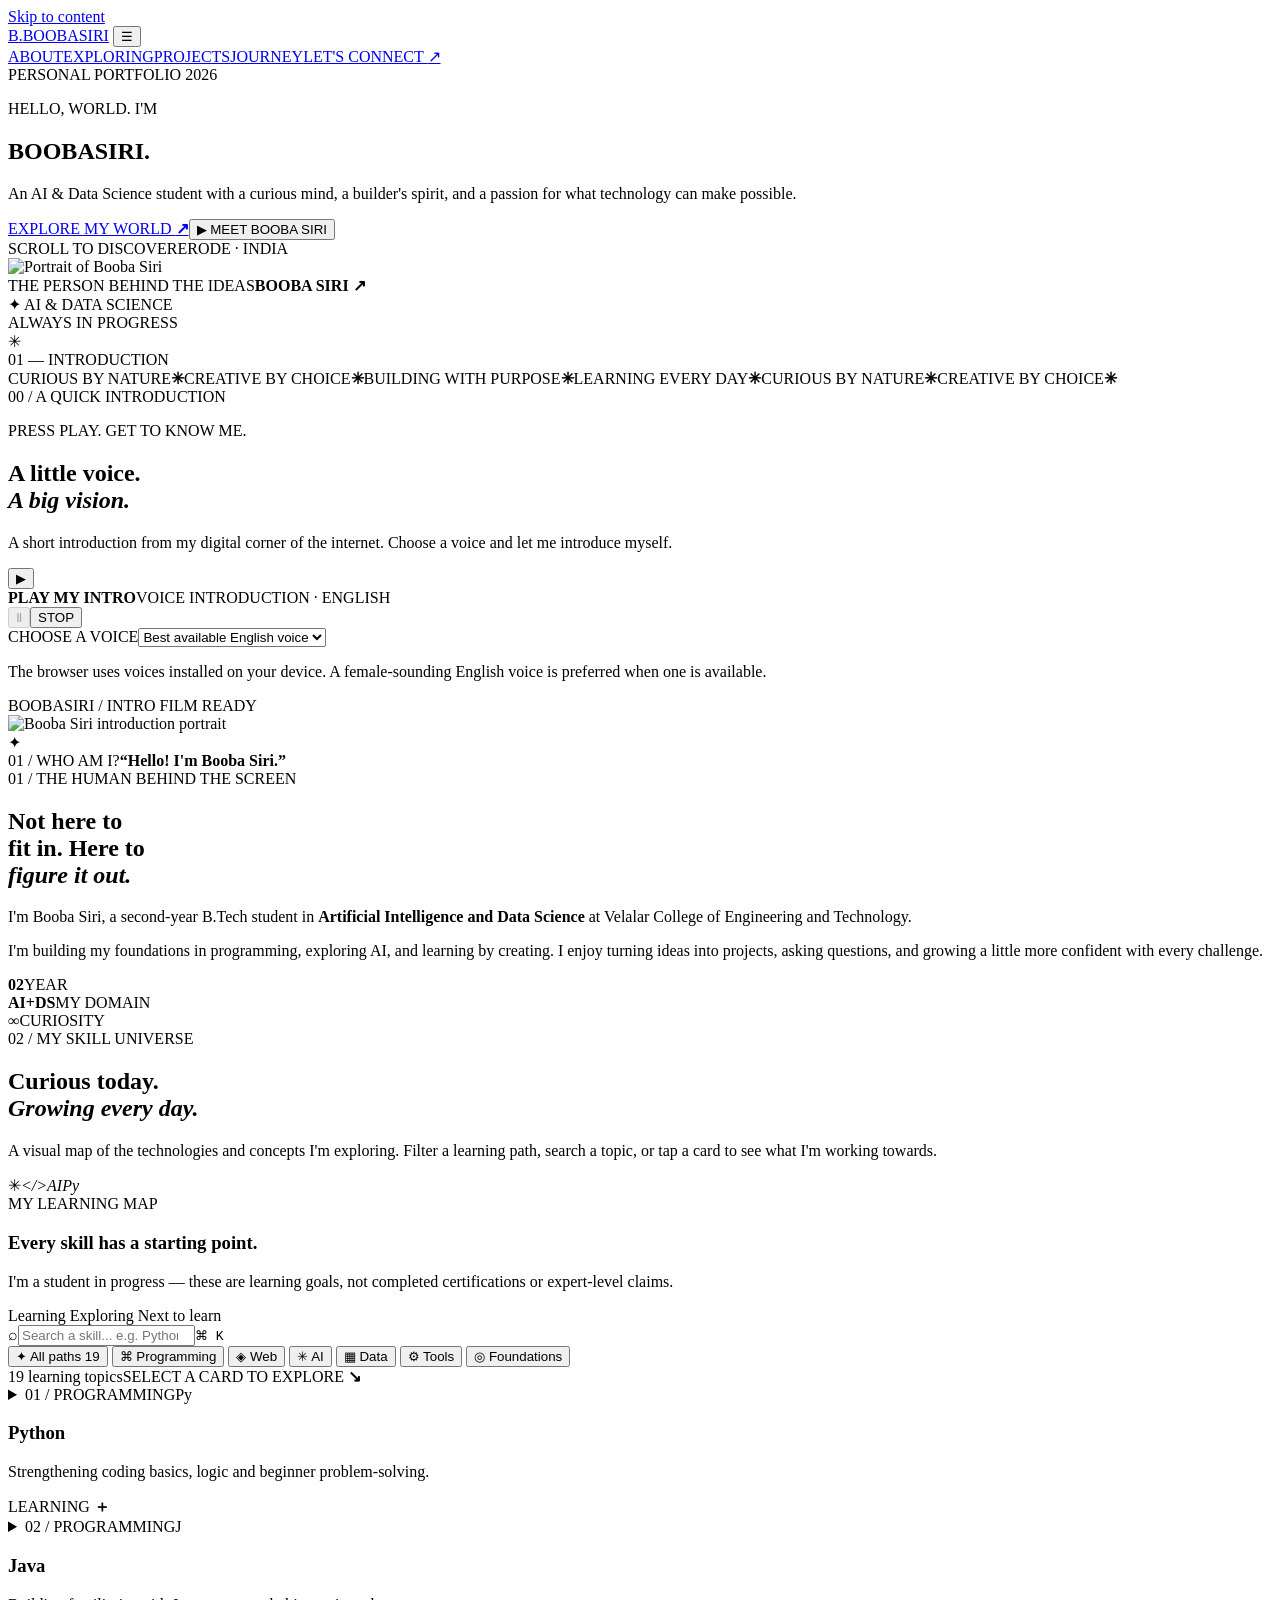
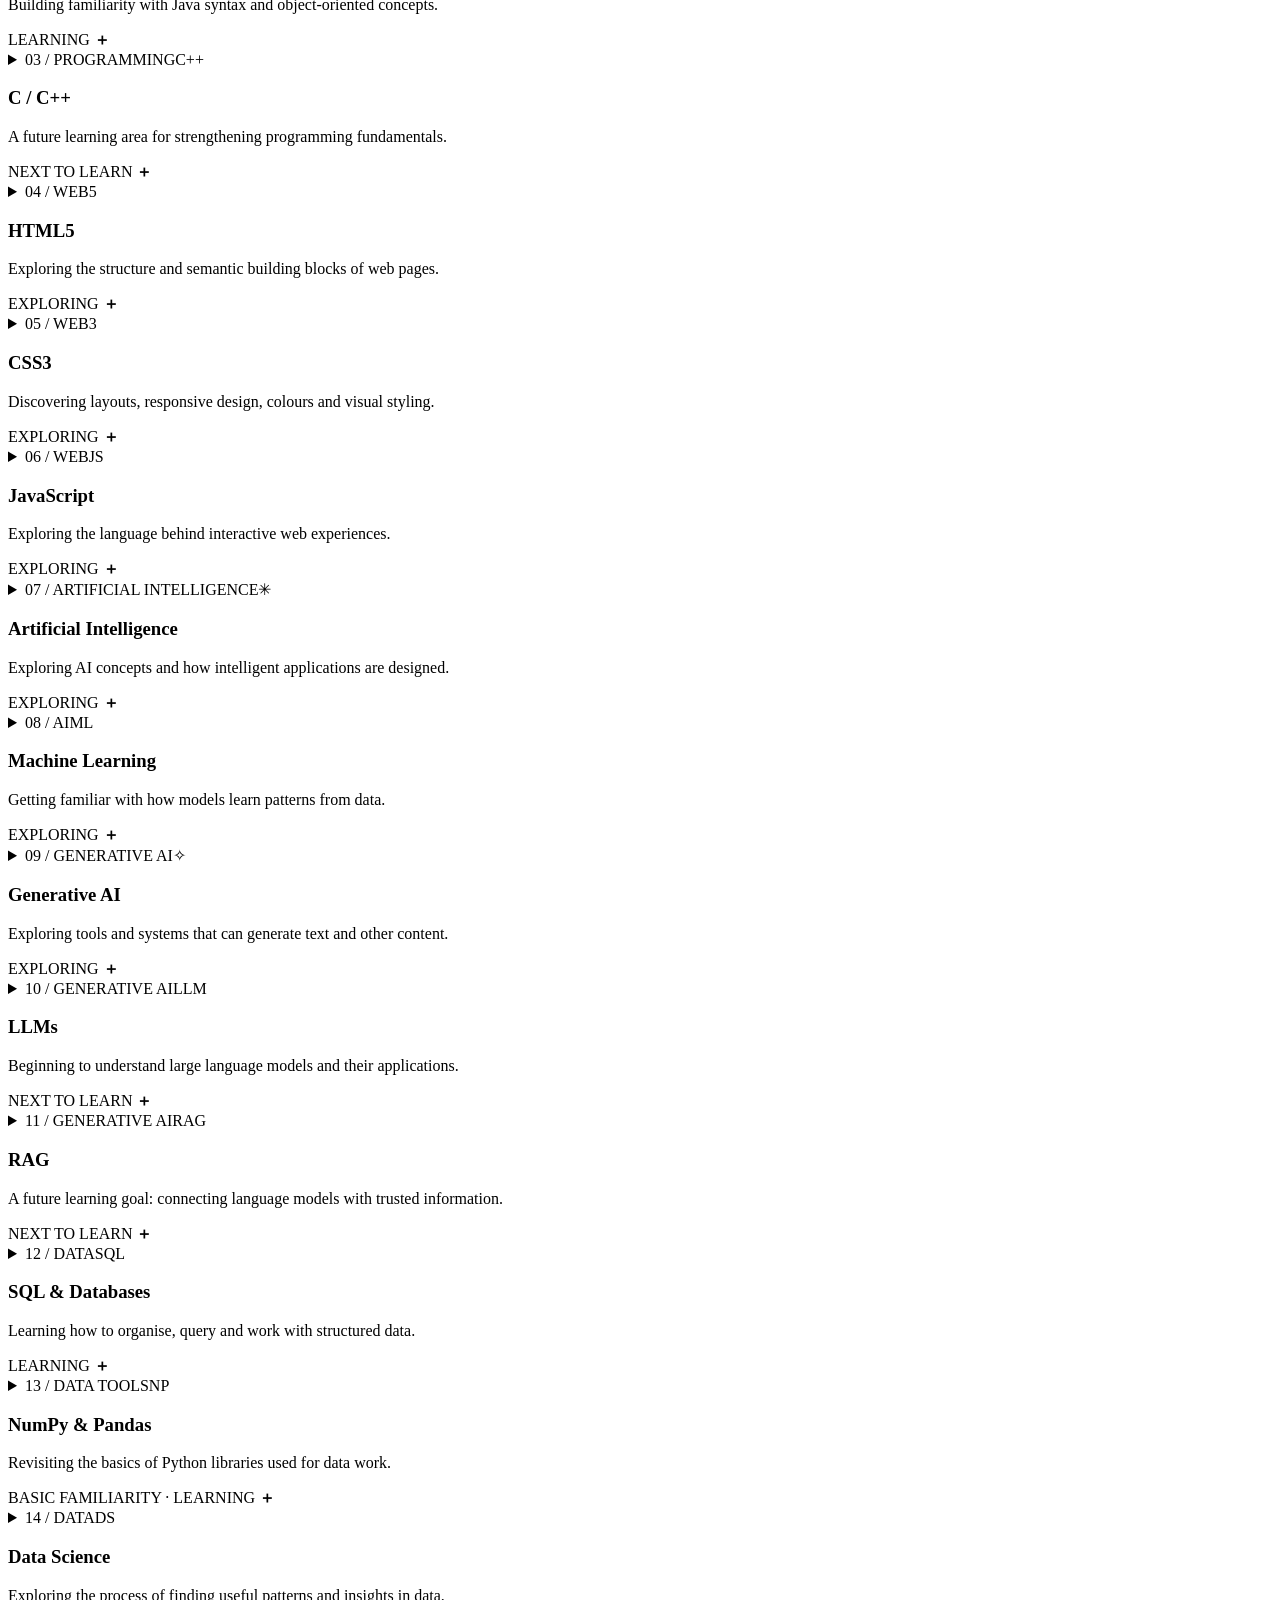
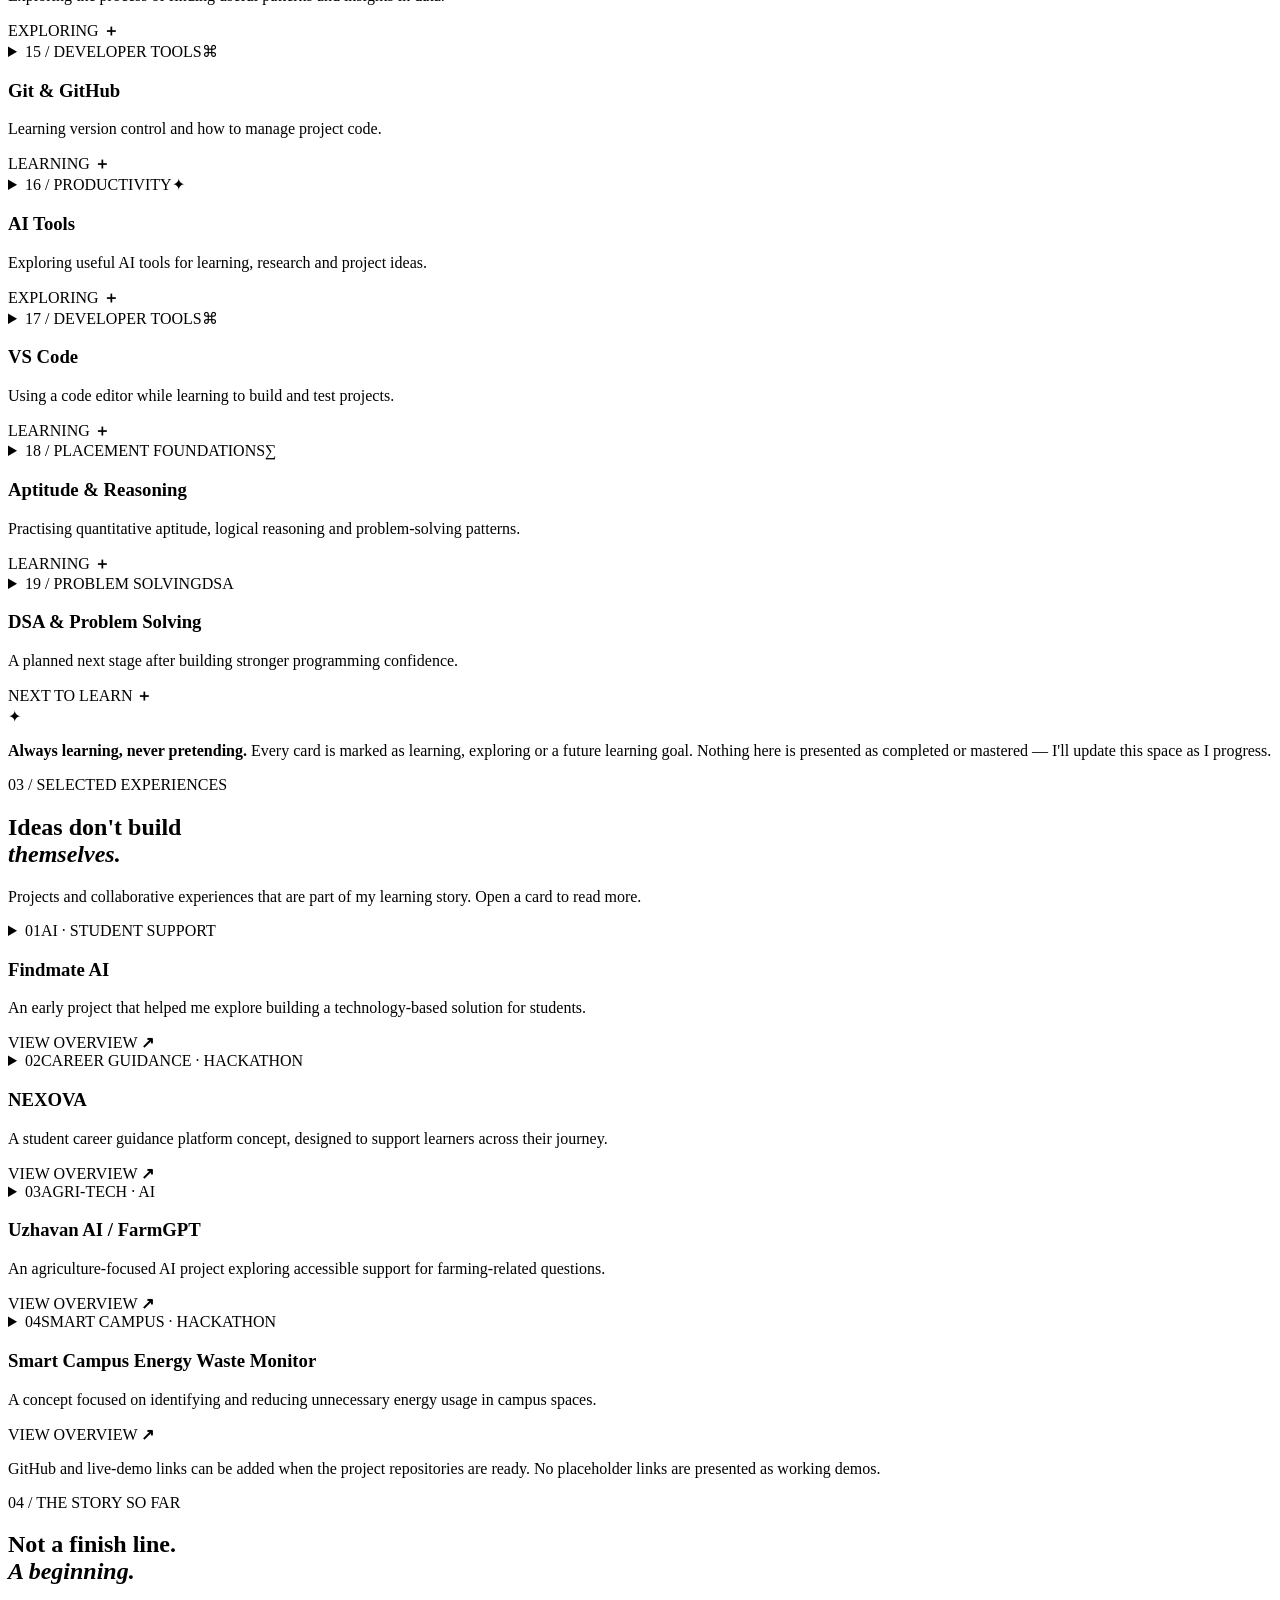
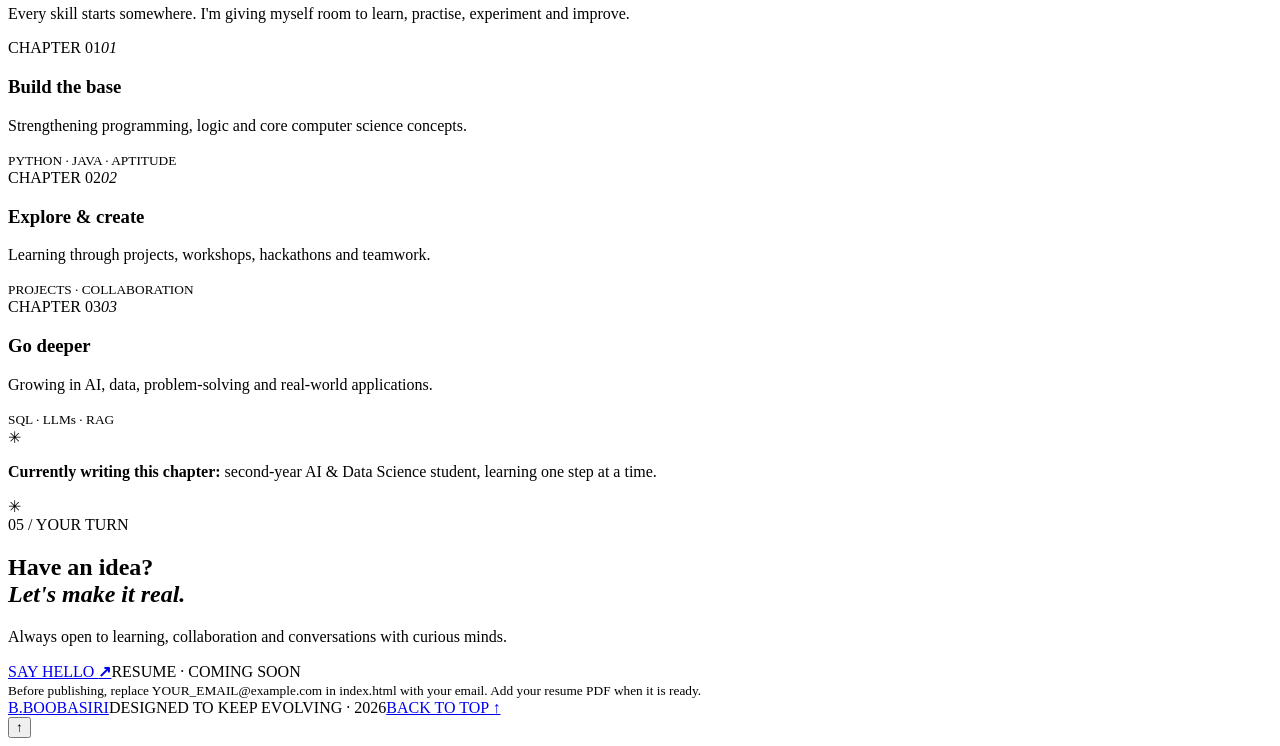
==== index.html @ 3acd5b32 "Rename booba_siri_portfolio/index.html to index.html" ====
<!DOCTYPE html>
<html lang="en">
<head>
  <meta charset="UTF-8"><meta name="viewport" content="width=device-width, initial-scale=1.0">
  <meta name="theme-color" content="#111426"><meta name="description" content="Booba Siri — AI & Data Science student, curious creator and lifelong learner.">
  <title>BOOBASIRI — Portfolio</title>
  <link rel="preconnect" href="https://fonts.googleapis.com"><link rel="preconnect" href="https://fonts.gstatic.com" crossorigin>
  <link href="https://fonts.googleapis.com/css2?family=DM+Mono:wght@400;500&family=Manrope:wght@400;500;600;700;800&family=Playfair+Display:ital,wght@0,600;0,700;1,600;1,700&display=swap" rel="stylesheet">
  <link rel="stylesheet" href="style.css">
</head>
<body>
  <div class="ambient ambient-one" aria-hidden="true"></div><div class="ambient ambient-two" aria-hidden="true"></div>
  <div class="noise" aria-hidden="true"></div><div class="cursor-glow" aria-hidden="true"></div><div class="particle-field" id="particleField" aria-hidden="true"></div>
  <a class="skip-link" href="#main">Skip to content</a>
  <header class="topbar">
    <a class="wordmark" href="#home" aria-label="Booba Siri home"><span class="logo">B<span>.</span></span><span>BOOBA<span class="accent-word">SIRI</span></span></a>
    <button class="menu-toggle" aria-label="Open navigation" aria-expanded="false">☰</button>
    <nav class="nav-links" aria-label="Main navigation"><a href="#about">ABOUT</a><a href="#skills">EXPLORING</a><a href="#work">PROJECTS</a><a href="#journey">JOURNEY</a><a class="nav-cta" href="#contact">LET'S CONNECT <span>↗</span></a></nav>
  </header>
  <main id="main">
    <section class="hero" id="home">
      <div class="hero-grid" aria-hidden="true"></div>
      <div class="hero-copy">
        <div class="eyebrow"><span class="live-dot"></span> PERSONAL PORTFOLIO <span class="eyebrow-line"></span> 2026</div>
        <p class="hero-pre">HELLO, WORLD. I'M</p>
        <h1 class="swing-title" aria-label="Booba Siri"><span>B</span><span>O</span><span>O</span><span>B</span><span>A</span><i></i><span>S</span><span>I</span><span>R</span><span>I</span><span class="period">.</span></h1>
        <p class="hero-description">An AI &amp; Data Science student with a curious mind, a builder's spirit, and a passion for what technology can make possible.</p>
        <div class="hero-buttons"><a class="btn btn-primary" href="#work">EXPLORE MY WORLD <b>↗</b></a><button class="btn btn-ghost" id="introJump">▶ MEET BOOBA SIRI</button></div>
        <div class="hero-bottom"><span>SCROLL TO DISCOVER</span><span class="scroll-line"></span><span class="hero-location">ERODE · INDIA</span></div>
      </div>
      <div class="hero-portrait"><div class="portrait-ring ring-one"></div><div class="portrait-ring ring-two"></div><div class="portrait-card"><img src="assets/booba-siri.jpg" alt="Portrait of Booba Siri"><div class="portrait-caption"><span>THE PERSON BEHIND THE IDEAS</span><strong>BOOBA SIRI <b>↗</b></strong></div></div><div class="float-chip chip-one">✦ AI &amp; DATA SCIENCE</div><div class="float-chip chip-two"><span class="live-dot"></span> ALWAYS IN PROGRESS</div><div class="orbit-star">✳</div></div>
      <div class="hero-index">01 — INTRODUCTION</div>
    </section>
    <section class="ticker" aria-label="Personal values"><div class="ticker-track"><span>CURIOUS BY NATURE</span><b>✳</b><span>CREATIVE BY CHOICE</span><b>✳</b><span>BUILDING WITH PURPOSE</span><b>✳</b><span>LEARNING EVERY DAY</span><b>✳</b><span>CURIOUS BY NATURE</span><b>✳</b><span>CREATIVE BY CHOICE</span><b>✳</b></div></section>

    <section class="intro-section section" id="intro"><div class="section-label">00 / A QUICK INTRODUCTION</div><div class="intro-layout">
      <div class="intro-copy"><p class="overline">PRESS PLAY. GET TO KNOW ME.</p><h2>A little voice.<br><em>A big vision.</em></h2><p class="section-desc">A short introduction from my digital corner of the internet. Choose a voice and let me introduce myself.</p>
        <div class="voice-controls"><button class="play-button" id="playIntro" aria-label="Play introduction">▶</button><div class="voice-meta"><strong id="voiceStatus" aria-live="polite">PLAY MY INTRO</strong><span>VOICE INTRODUCTION · ENGLISH</span></div><button class="pause-button" id="pauseIntro" aria-label="Pause introduction" disabled>Ⅱ</button><button class="stop-button" id="stopIntro">STOP</button></div>
        <label class="voice-select-label" for="voiceSelect">CHOOSE A VOICE</label><select id="voiceSelect" class="voice-select"><option value="auto">Best available English voice</option></select>
        <p class="voice-note">The browser uses voices installed on your device. A female-sounding English voice is preferred when one is available.</p>
      </div>
      <div class="video-stage" id="videoStage"><div class="stage-top"><span>BOOBASIRI / INTRO FILM</span><span class="rec"><i></i> <span id="stageState">READY</span></span></div><div class="stage-person"><div class="stage-halo"></div><img src="assets/booba-siri.jpg" alt="Booba Siri introduction portrait"><div class="sound-bars" id="soundBars" aria-hidden="true"><i></i><i></i><i></i><i></i><i></i><i></i><i></i></div><span class="stage-spark">✦</span></div><div class="stage-caption"><span>01 / WHO AM I?</span><strong id="spokenCaption">“Hello! I'm Booba Siri.”</strong></div><div class="stage-progress"><span id="voiceProgress"></span></div></div>
    </div></section>

    <section class="about-section section" id="about"><div class="section-label">01 / THE HUMAN BEHIND THE SCREEN</div><div class="about-grid"><h2>Not here to<br>fit in. Here to<br><em>figure it out.</em></h2><div class="about-copy"><p class="big">I'm Booba Siri, a second-year B.Tech student in <strong>Artificial Intelligence and Data Science</strong> at Velalar College of Engineering and Technology.</p><p>I'm building my foundations in programming, exploring AI, and learning by creating. I enjoy turning ideas into projects, asking questions, and growing a little more confident with every challenge.</p><div class="stats"><div><strong>02</strong><span>YEAR</span></div><div><strong>AI<span>+</span>DS</strong><span>MY DOMAIN</span></div><div><strong>∞</strong><span>CURIOSITY</span></div></div></div></div></section>

    <section class="skills-section section" id="skills">
      <div class="section-label">02 / MY SKILL UNIVERSE</div>
      <div class="section-head"><h2>Curious today.<br><em>Growing every day.</em></h2><p>A visual map of the technologies and concepts I'm exploring. Filter a learning path, search a topic, or tap a card to see what I'm working towards.</p></div>
      <div class="skill-explorer-intro"><div class="skill-orbit-art" aria-hidden="true"><span class="orbit orbit-a"></span><span class="orbit orbit-b"></span><span class="orbit-core">✳</span><i class="orbit-dot dot-a">&lt;/&gt;</i><i class="orbit-dot dot-b">AI</i><i class="orbit-dot dot-c">Py</i></div><div class="skill-intro-copy"><span class="skill-kicker">MY LEARNING MAP</span><h3>Every skill has a starting point.</h3><p>I'm a student in progress — these are learning goals, not completed certifications or expert-level claims.</p><div class="learning-legend"><span><i class="legend-dot learning"></i> Learning</span><span><i class="legend-dot exploring"></i> Exploring</span><span><i class="legend-dot next"></i> Next to learn</span></div></div></div>
      <div class="skill-control-panel">
        <div class="skill-search-wrap"><span aria-hidden="true">⌕</span><input id="skillSearch" type="search" placeholder="Search a skill... e.g. Python, RAG, HTML" aria-label="Search skills"><kbd>⌘ K</kbd></div>
        <div class="skills-toolbar" role="group" aria-label="Filter learning paths">
          <button class="skill-filter active" data-filter="all" aria-pressed="true">✦ All paths <span>19</span></button>
          <button class="skill-filter" data-filter="programming" aria-pressed="false">⌘ Programming</button>
          <button class="skill-filter" data-filter="web" aria-pressed="false">◈ Web</button>
          <button class="skill-filter" data-filter="ai" aria-pressed="false">✳ AI</button>
          <button class="skill-filter" data-filter="data" aria-pressed="false">▦ Data</button>
          <button class="skill-filter" data-filter="tools" aria-pressed="false">⚙ Tools</button>
          <button class="skill-filter" data-filter="foundations" aria-pressed="false">◎ Foundations</button>
        </div>
        <div class="skill-results-line"><span id="skillResultCount" aria-live="polite">19 learning topics</span><span>SELECT A CARD TO EXPLORE <b>↘</b></span></div>
      </div>
      <div class="skill-grid skill-grid-rich" id="skillGrid">
        <details class="skill-card skill-card-rich" data-category="programming" data-search="python programming coding logic"><summary><span class="skill-no">01 / PROGRAMMING</span><span class="skill-icon logo-python">Py</span><h3>Python</h3><p>Strengthening coding basics, logic and beginner problem-solving.</p><span class="skill-state status-learning">LEARNING <b>＋</b></span></summary><div class="skill-more"><strong>My learning focus</strong><div class="skill-tags"><i>Variables &amp; loops</i><i>Functions</i><i>Lists &amp; strings</i><i>Problem solving</i></div><p class="skill-next">Next step: build confidence through small coding exercises.</p></div></details>
        <details class="skill-card skill-card-rich" data-category="programming" data-search="java oop programming"><summary><span class="skill-no">02 / PROGRAMMING</span><span class="skill-icon logo-java">J</span><h3>Java</h3><p>Building familiarity with Java syntax and object-oriented concepts.</p><span class="skill-state status-learning">LEARNING <b>＋</b></span></summary><div class="skill-more"><strong>My learning focus</strong><div class="skill-tags"><i>OOP</i><i>Arrays</i><i>Classes &amp; objects</i><i>Inheritance</i><i>Exceptions</i></div><p class="skill-next">Next step: practise complete programs and test cases.</p></div></details>
        <details class="skill-card skill-card-rich" data-category="programming" data-search="c cpp c++ programming"><summary><span class="skill-no">03 / PROGRAMMING</span><span class="skill-icon logo-cpp">C++</span><h3>C / C++</h3><p>A future learning area for strengthening programming fundamentals.</p><span class="skill-state status-next">NEXT TO LEARN <b>＋</b></span></summary><div class="skill-more"><strong>Planned learning path</strong><div class="skill-tags"><i>Syntax</i><i>Conditions &amp; loops</i><i>Functions</i><i>Arrays</i></div><p class="skill-next">A future addition to my programming foundations.</p></div></details>
        <details class="skill-card skill-card-rich" data-category="web" data-search="html html5 web development"><summary><span class="skill-no">04 / WEB</span><span class="skill-icon logo-html">5</span><h3>HTML5</h3><p>Exploring the structure and semantic building blocks of web pages.</p><span class="skill-state status-exploring">EXPLORING <b>＋</b></span></summary><div class="skill-more"><strong>My learning focus</strong><div class="skill-tags"><i>Page structure</i><i>Semantic tags</i><i>Forms</i><i>Accessibility</i></div><p class="skill-next">Next step: understand how accessible pages are structured.</p></div></details>
        <details class="skill-card skill-card-rich" data-category="web" data-search="css css3 responsive design"><summary><span class="skill-no">05 / WEB</span><span class="skill-icon logo-css">3</span><h3>CSS3</h3><p>Discovering layouts, responsive design, colours and visual styling.</p><span class="skill-state status-exploring">EXPLORING <b>＋</b></span></summary><div class="skill-more"><strong>My learning focus</strong><div class="skill-tags"><i>Flexbox &amp; Grid</i><i>Responsive UI</i><i>Animations</i><i>Layouts</i></div><p class="skill-next">Next step: practise responsive layouts and reusable styles.</p></div></details>
        <details class="skill-card skill-card-rich" data-category="web" data-search="javascript js web interaction"><summary><span class="skill-no">06 / WEB</span><span class="skill-icon logo-js">JS</span><h3>JavaScript</h3><p>Exploring the language behind interactive web experiences.</p><span class="skill-state status-exploring">EXPLORING <b>＋</b></span></summary><div class="skill-more"><strong>My learning focus</strong><div class="skill-tags"><i>Variables</i><i>Functions</i><i>DOM basics</i><i>Events</i></div><p class="skill-next">Next step: make simple web pages respond to user actions.</p></div></details>
        <details class="skill-card skill-card-rich" data-category="ai" data-search="artificial intelligence ai"><summary><span class="skill-no">07 / ARTIFICIAL INTELLIGENCE</span><span class="skill-icon logo-ai">✳</span><h3>Artificial Intelligence</h3><p>Exploring AI concepts and how intelligent applications are designed.</p><span class="skill-state status-exploring">EXPLORING <b>＋</b></span></summary><div class="skill-more"><strong>Areas I'm curious about</strong><div class="skill-tags"><i>AI fundamentals</i><i>Use cases</i><i>Responsible AI</i><i>AI applications</i></div><p class="skill-next">Next step: connect concepts with beginner-friendly projects.</p></div></details>
        <details class="skill-card skill-card-rich" data-category="ai" data-search="machine learning ml"><summary><span class="skill-no">08 / AI</span><span class="skill-icon logo-ml">ML</span><h3>Machine Learning</h3><p>Getting familiar with how models learn patterns from data.</p><span class="skill-state status-exploring">EXPLORING <b>＋</b></span></summary><div class="skill-more"><strong>Areas I'm curious about</strong><div class="skill-tags"><i>Data &amp; features</i><i>Model basics</i><i>Training</i><i>Evaluation</i></div><p class="skill-next">Next step: strengthen maths and data foundations before deeper practice.</p></div></details>
        <details class="skill-card skill-card-rich" data-category="ai" data-search="generative ai genai"><summary><span class="skill-no">09 / GENERATIVE AI</span><span class="skill-icon logo-genai">✧</span><h3>Generative AI</h3><p>Exploring tools and systems that can generate text and other content.</p><span class="skill-state status-exploring">EXPLORING <b>＋</b></span></summary><div class="skill-more"><strong>Areas I'm curious about</strong><div class="skill-tags"><i>Generative models</i><i>Prompt basics</i><i>Use cases</i><i>Limitations</i></div><p class="skill-next">Next step: learn how to use generative tools thoughtfully.</p></div></details>
        <details class="skill-card skill-card-rich" data-category="ai" data-search="large language models llm"><summary><span class="skill-no">10 / GENERATIVE AI</span><span class="skill-icon logo-llm">LLM</span><h3>LLMs</h3><p>Beginning to understand large language models and their applications.</p><span class="skill-state status-next">NEXT TO LEARN <b>＋</b></span></summary><div class="skill-more"><strong>Planned learning path</strong><div class="skill-tags"><i>Tokens</i><i>Context windows</i><i>Embeddings</i><i>Model basics</i></div><p class="skill-next">A future focus after strengthening programming and AI basics.</p></div></details>
        <details class="skill-card skill-card-rich" data-category="ai" data-search="rag retrieval augmented generation"><summary><span class="skill-no">11 / GENERATIVE AI</span><span class="skill-icon logo-rag">RAG</span><h3>RAG</h3><p>A future learning goal: connecting language models with trusted information.</p><span class="skill-state status-next">NEXT TO LEARN <b>＋</b></span></summary><div class="skill-more"><strong>Planned learning path</strong><div class="skill-tags"><i>Knowledge sources</i><i>Embeddings</i><i>Retrieval</i><i>Generation</i></div><p class="skill-next">I'll explore this after understanding LLM fundamentals.</p></div></details>
        <details class="skill-card skill-card-rich" data-category="data" data-search="sql database queries"><summary><span class="skill-no">12 / DATA</span><span class="skill-icon logo-sql">SQL</span><h3>SQL &amp; Databases</h3><p>Learning how to organise, query and work with structured data.</p><span class="skill-state status-learning">LEARNING <b>＋</b></span></summary><div class="skill-more"><strong>My learning focus</strong><div class="skill-tags"><i>SELECT queries</i><i>Filtering</i><i>Joins</i><i>CRUD</i></div><p class="skill-next">Next step: practise queries with sample databases.</p></div></details>
        <details class="skill-card skill-card-rich" data-category="data" data-search="numpy pandas python data analysis"><summary><span class="skill-no">13 / DATA TOOLS</span><span class="skill-icon logo-data">NP</span><h3>NumPy &amp; Pandas</h3><p>Revisiting the basics of Python libraries used for data work.</p><span class="skill-state status-learning">BASIC FAMILIARITY · LEARNING <b>＋</b></span></summary><div class="skill-more"><strong>My learning focus</strong><div class="skill-tags"><i>Arrays</i><i>DataFrames</i><i>Data handling</i><i>Basic operations</i></div><p class="skill-next">Next step: practise small data-cleaning exercises.</p></div></details>
        <details class="skill-card skill-card-rich" data-category="data" data-search="data science analytics visualization"><summary><span class="skill-no">14 / DATA</span><span class="skill-icon logo-ds">DS</span><h3>Data Science</h3><p>Exploring the process of finding useful patterns and insights in data.</p><span class="skill-state status-exploring">EXPLORING <b>＋</b></span></summary><div class="skill-more"><strong>Areas I'm curious about</strong><div class="skill-tags"><i>Data collection</i><i>Cleaning</i><i>Analysis</i><i>Visualisation</i></div><p class="skill-next">Next step: strengthen statistics and Python data skills.</p></div></details>
        <details class="skill-card skill-card-rich" data-category="tools" data-search="git github version control"><summary><span class="skill-no">15 / DEVELOPER TOOLS</span><span class="skill-icon logo-git">⌘</span><h3>Git &amp; GitHub</h3><p>Learning version control and how to manage project code.</p><span class="skill-state status-learning">LEARNING <b>＋</b></span></summary><div class="skill-more"><strong>My learning focus</strong><div class="skill-tags"><i>Repositories</i><i>Commits</i><i>Push &amp; pull</i><i>Branches</i></div><p class="skill-next">Next step: keep project work organised in repositories.</p></div></details>
        <details class="skill-card skill-card-rich" data-category="tools" data-search="ai tools productivity"><summary><span class="skill-no">16 / PRODUCTIVITY</span><span class="skill-icon logo-tools">✦</span><h3>AI Tools</h3><p>Exploring useful AI tools for learning, research and project ideas.</p><span class="skill-state status-exploring">EXPLORING <b>＋</b></span></summary><div class="skill-more"><strong>Areas I'm exploring</strong><div class="skill-tags"><i>Research support</i><i>Study workflows</i><i>Prompting</i><i>Project ideation</i></div><p class="skill-next">Next step: evaluate tools and use them responsibly.</p></div></details>
        <details class="skill-card skill-card-rich" data-category="tools" data-search="visual studio code vscode editor"><summary><span class="skill-no">17 / DEVELOPER TOOLS</span><span class="skill-icon logo-vscode">⌘</span><h3>VS Code</h3><p>Using a code editor while learning to build and test projects.</p><span class="skill-state status-learning">LEARNING <b>＋</b></span></summary><div class="skill-more"><strong>My learning focus</strong><div class="skill-tags"><i>Editor basics</i><i>Extensions</i><i>Run &amp; debug</i><i>Project folders</i></div><p class="skill-next">Next step: get comfortable with an efficient coding workflow.</p></div></details>
        <details class="skill-card skill-card-rich" data-category="foundations" data-search="aptitude logical reasoning quantitative verbal placement"><summary><span class="skill-no">18 / PLACEMENT FOUNDATIONS</span><span class="skill-icon logo-aptitude">∑</span><h3>Aptitude &amp; Reasoning</h3><p>Practising quantitative aptitude, logical reasoning and problem-solving patterns.</p><span class="skill-state status-learning">LEARNING <b>＋</b></span></summary><div class="skill-more"><strong>My learning focus</strong><div class="skill-tags"><i>Numbers</i><i>Blood relations</i><i>Logical reasoning</i><i>Problem patterns</i></div><p class="skill-next">Next step: keep a small daily practice routine alongside coding.</p></div></details>
        <details class="skill-card skill-card-rich" data-category="foundations" data-search="data structures algorithms dsa coding interview"><summary><span class="skill-no">19 / PROBLEM SOLVING</span><span class="skill-icon logo-dsa">DSA</span><h3>DSA &amp; Problem Solving</h3><p>A planned next stage after building stronger programming confidence.</p><span class="skill-state status-next">NEXT TO LEARN <b>＋</b></span></summary><div class="skill-more"><strong>Planned learning path</strong><div class="skill-tags"><i>Arrays</i><i>Strings</i><i>Searching</i><i>Sorting</i><i>Patterns</i></div><p class="skill-next">I'll build up gradually, one concept at a time.</p></div></details>
      </div>
      <div class="skills-empty" id="skillsEmpty" hidden><span>✧</span><strong>No matching learning topics</strong><p>Try another keyword or choose a different path.</p></div>
      <div class="skills-footnote"><span>✦</span><p><strong>Always learning, never pretending.</strong> Every card is marked as learning, exploring or a future learning goal. Nothing here is presented as completed or mastered — I'll update this space as I progress.</p></div>
    </section>

    <section class="work-section section" id="work"><div class="section-label">03 / SELECTED EXPERIENCES</div><div class="section-head"><h2>Ideas don't build<br><em>themselves.</em></h2><p>Projects and collaborative experiences that are part of my learning story. Open a card to read more.</p></div><div class="work-grid">
      <details class="project-card"><summary><span class="project-number">01</span><span class="project-kind">AI · STUDENT SUPPORT</span><h3>Findmate AI</h3><p>An early project that helped me explore building a technology-based solution for students.</p><span class="project-open">VIEW OVERVIEW <b>↗</b></span></summary><div class="project-more"><p><strong>My learning:</strong> Exploring how an AI-powered idea can be shaped into a student-facing project.</p><span class="tag">AI PROJECT</span><span class="tag">LEARNING BUILD</span></div></details>
      <details class="project-card"><summary><span class="project-number">02</span><span class="project-kind">CAREER GUIDANCE · HACKATHON</span><h3>NEXOVA</h3><p>A student career guidance platform concept, designed to support learners across their journey.</p><span class="project-open">VIEW OVERVIEW <b>↗</b></span></summary><div class="project-more"><p><strong>Focus:</strong> Helping students explore career paths, skills, projects, internships and placement preparation.</p><span class="tag">EDTECH</span><span class="tag">CAREER GUIDANCE</span></div></details>
      <details class="project-card"><summary><span class="project-number">03</span><span class="project-kind">AGRI-TECH · AI</span><h3>Uzhavan AI / FarmGPT</h3><p>An agriculture-focused AI project exploring accessible support for farming-related questions.</p><span class="project-open">VIEW OVERVIEW <b>↗</b></span></summary><div class="project-more"><p><strong>Focus:</strong> Exploring a conversational software experience for agriculture-related information.</p><span class="tag">AGRI-TECH</span><span class="tag">CHATBOT CONCEPT</span></div></details>
      <details class="project-card"><summary><span class="project-number">04</span><span class="project-kind">SMART CAMPUS · HACKATHON</span><h3>Smart Campus Energy Waste Monitor</h3><p>A concept focused on identifying and reducing unnecessary energy usage in campus spaces.</p><span class="project-open">VIEW OVERVIEW <b>↗</b></span></summary><div class="project-more"><p><strong>Focus:</strong> Thinking about how technology can help make campus energy use more efficient.</p><span class="tag">SMART CAMPUS</span><span class="tag">SUSTAINABILITY</span></div></details>
    </div><p class="fine-print">GitHub and live-demo links can be added when the project repositories are ready. No placeholder links are presented as working demos.</p></section>

    <section class="journey-section section" id="journey"><div class="section-label">04 / THE STORY SO FAR</div><div class="section-head"><h2>Not a finish line.<br><em>A beginning.</em></h2><p>Every skill starts somewhere. I'm giving myself room to learn, practise, experiment and improve.</p></div><div class="journey-track"><article><span>CHAPTER 01</span><i>01</i><h3>Build the base</h3><p>Strengthening programming, logic and core computer science concepts.</p><small>PYTHON · JAVA · APTITUDE</small></article><article><span>CHAPTER 02</span><i>02</i><h3>Explore &amp; create</h3><p>Learning through projects, workshops, hackathons and teamwork.</p><small>PROJECTS · COLLABORATION</small></article><article><span>CHAPTER 03</span><i>03</i><h3>Go deeper</h3><p>Growing in AI, data, problem-solving and real-world applications.</p><small>SQL · LLMs · RAG</small></article></div><div class="journey-note"><span>✳</span><p><strong>Currently writing this chapter:</strong> second-year AI &amp; Data Science student, learning one step at a time.</p></div></section>

    <section class="contact-section section" id="contact"><div class="contact-box"><div class="contact-orbit">✳</div><div class="section-label">05 / YOUR TURN</div><h2>Have an idea?<br><em>Let's make it real.</em></h2><p>Always open to learning, collaboration and conversations with curious minds.</p><div class="contact-actions"><a class="btn btn-primary" href="mailto:YOUR_EMAIL@example.com?subject=Hello%20Booba%20Siri">SAY HELLO <b>↗</b></a><span class="resume-chip" aria-label="Resume will be added later">RESUME · COMING SOON</span></div><small>Before publishing, replace YOUR_EMAIL@example.com in index.html with your email. Add your resume PDF when it is ready.</small></div></section>
  </main>
  <footer><a class="wordmark" href="#home"><span class="logo">B<span>.</span></span><span>BOOBA<span class="accent-word">SIRI</span></span></a><span>DESIGNED TO KEEP EVOLVING · 2026</span><a href="#home">BACK TO TOP ↑</a></footer>
  <button class="back-top" id="backTop" aria-label="Back to top">↑</button>
  <script src="script.js"></script>
</body></html>
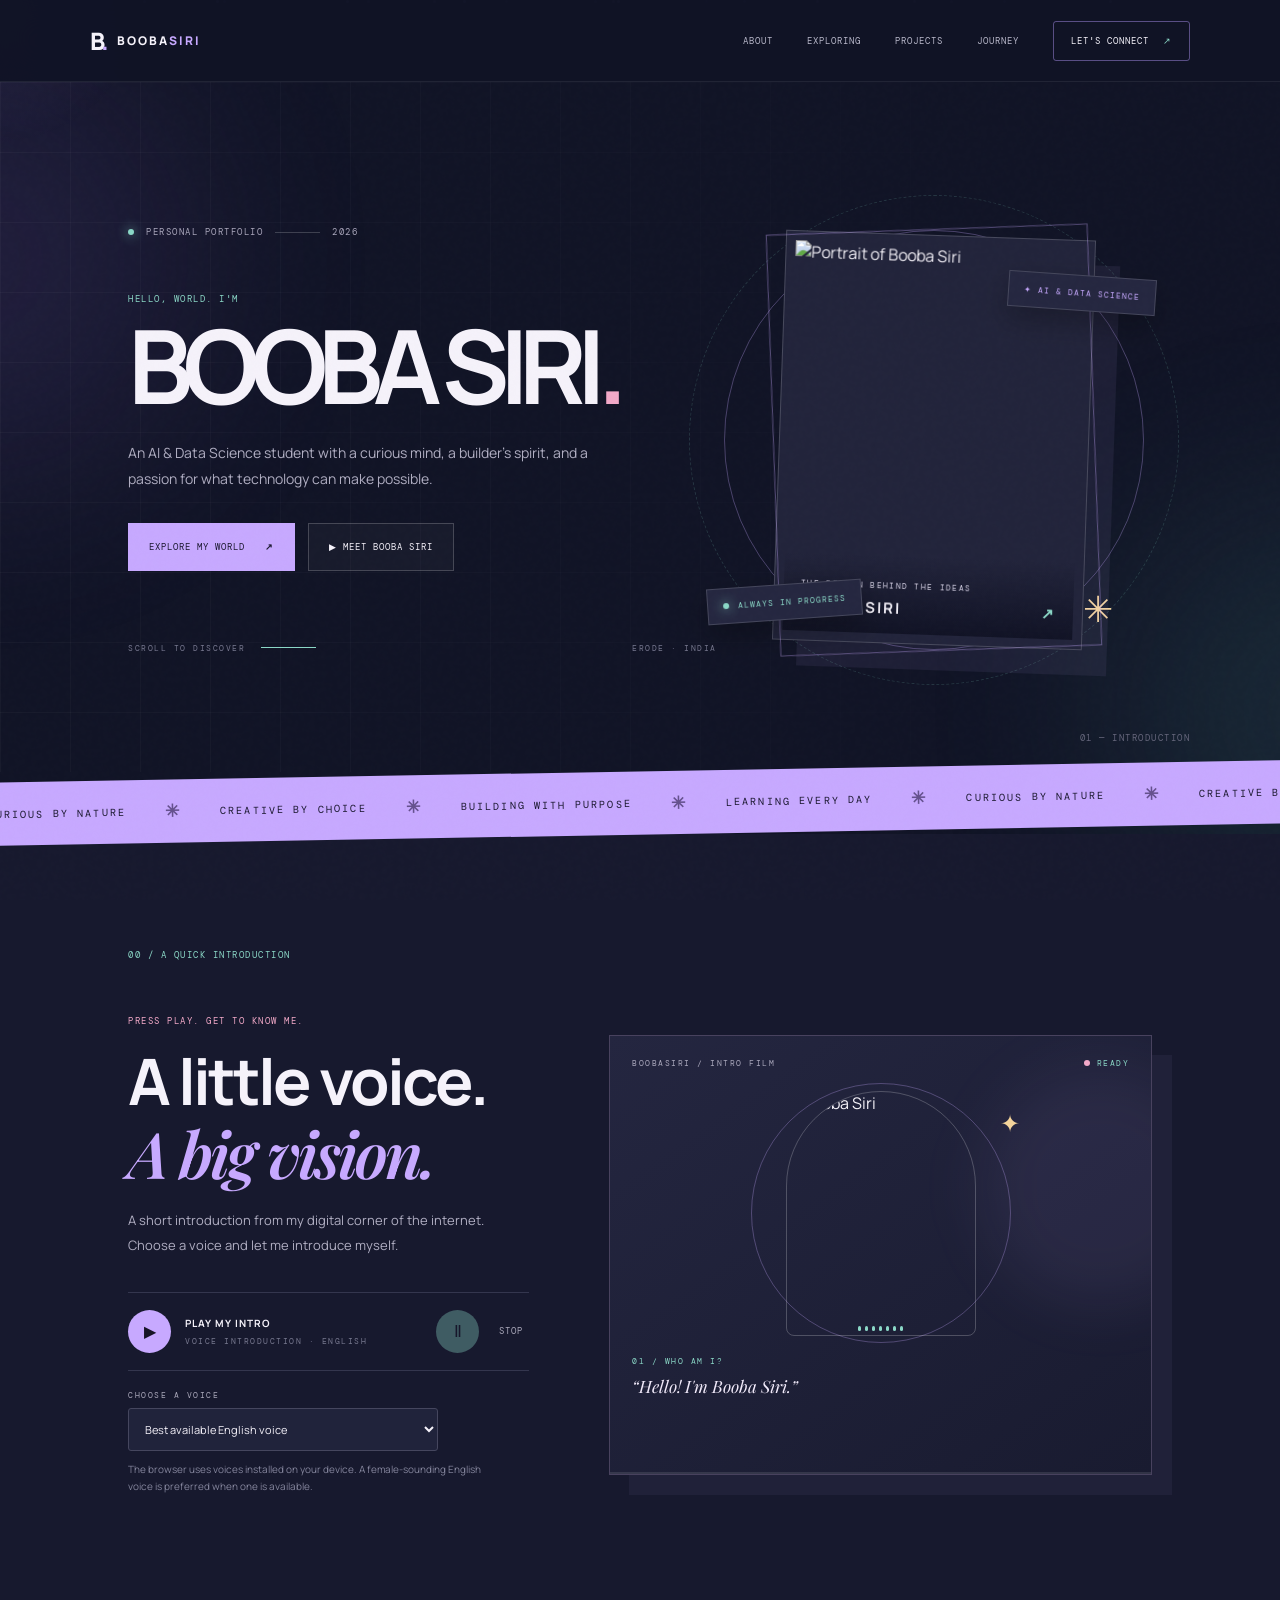
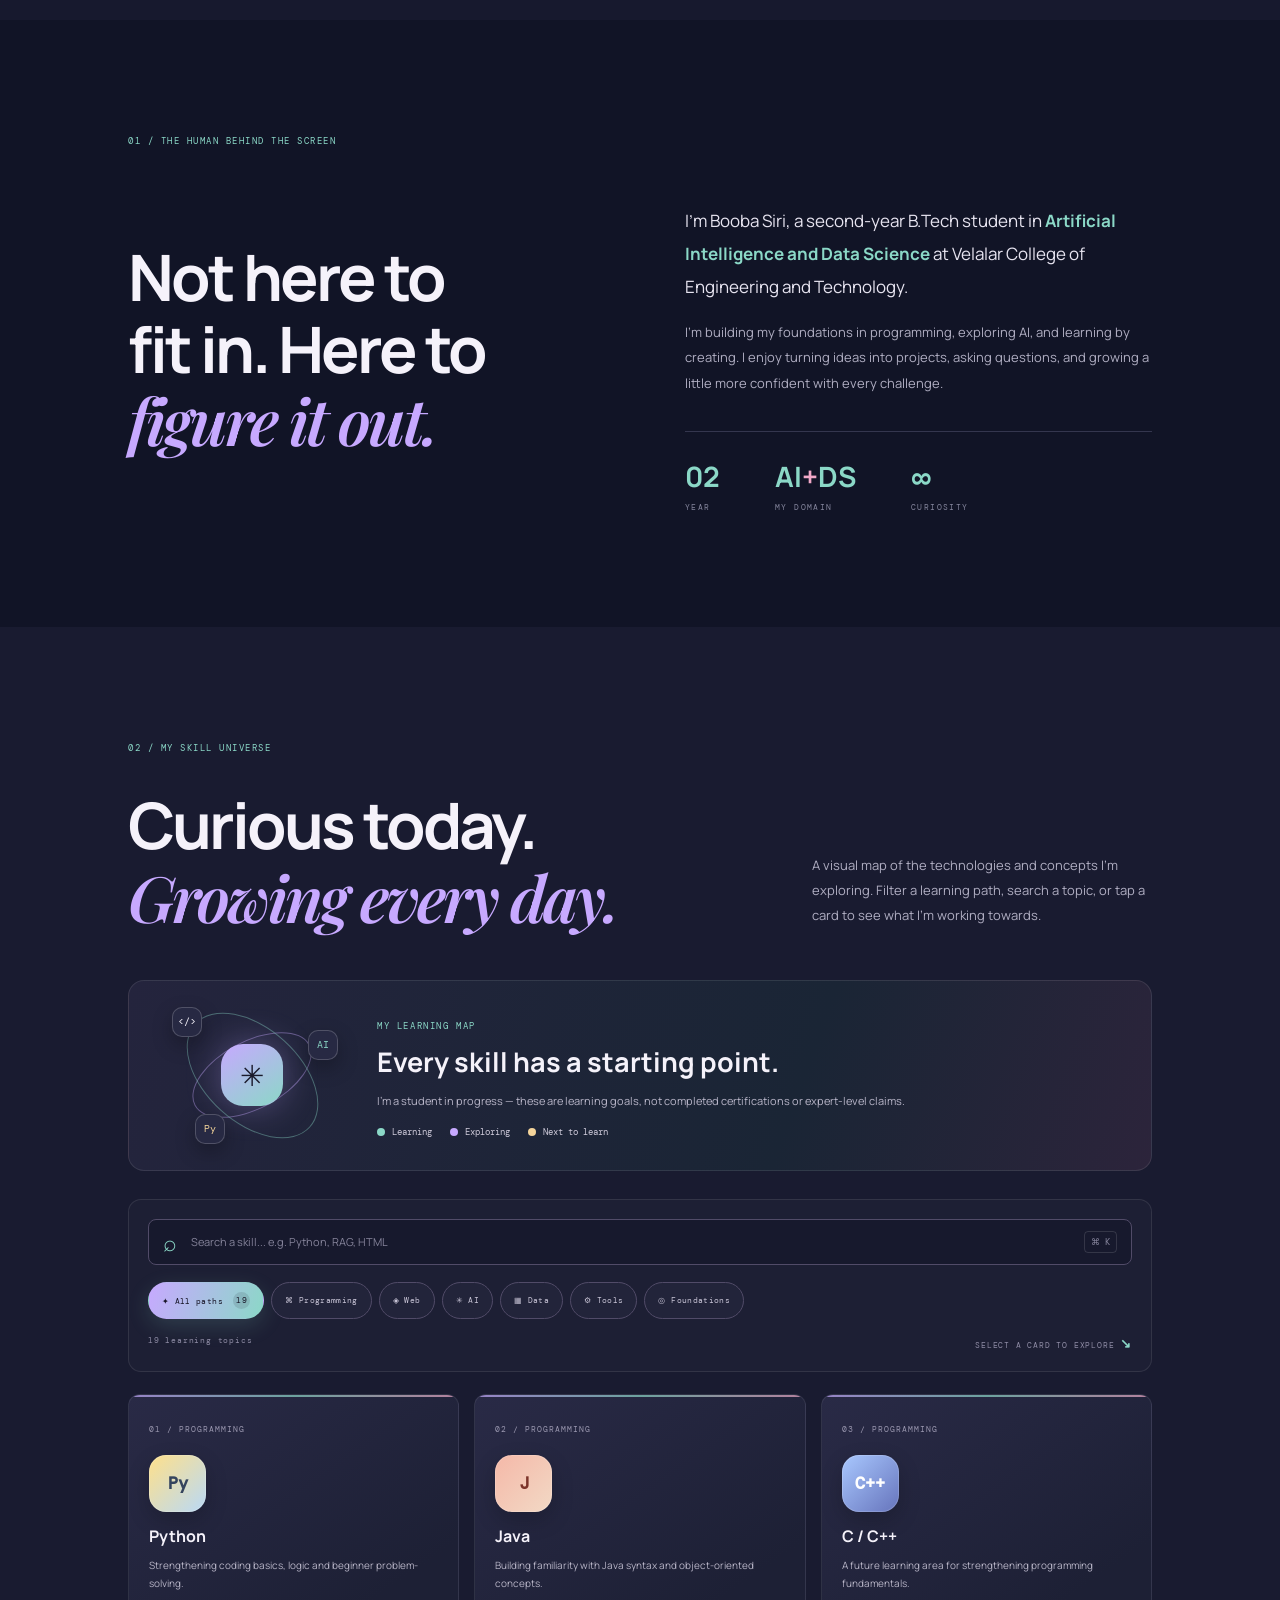
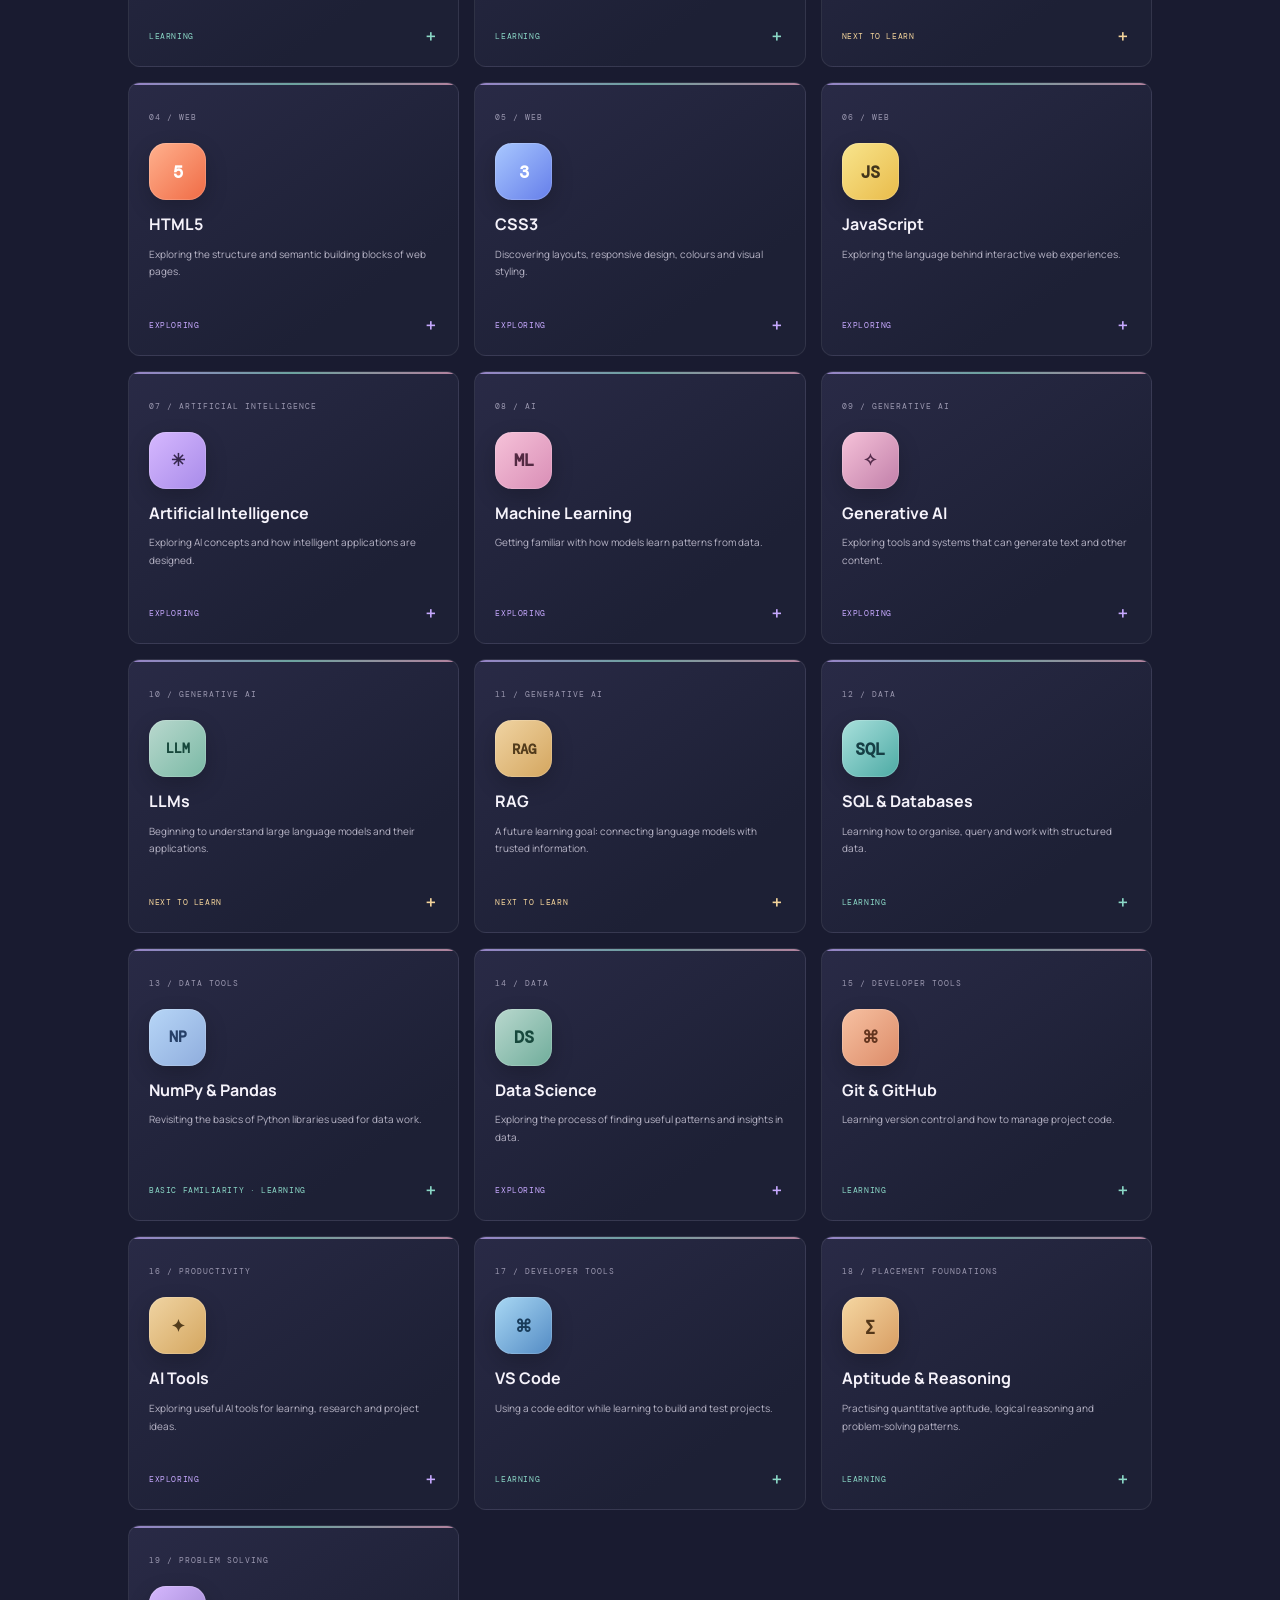
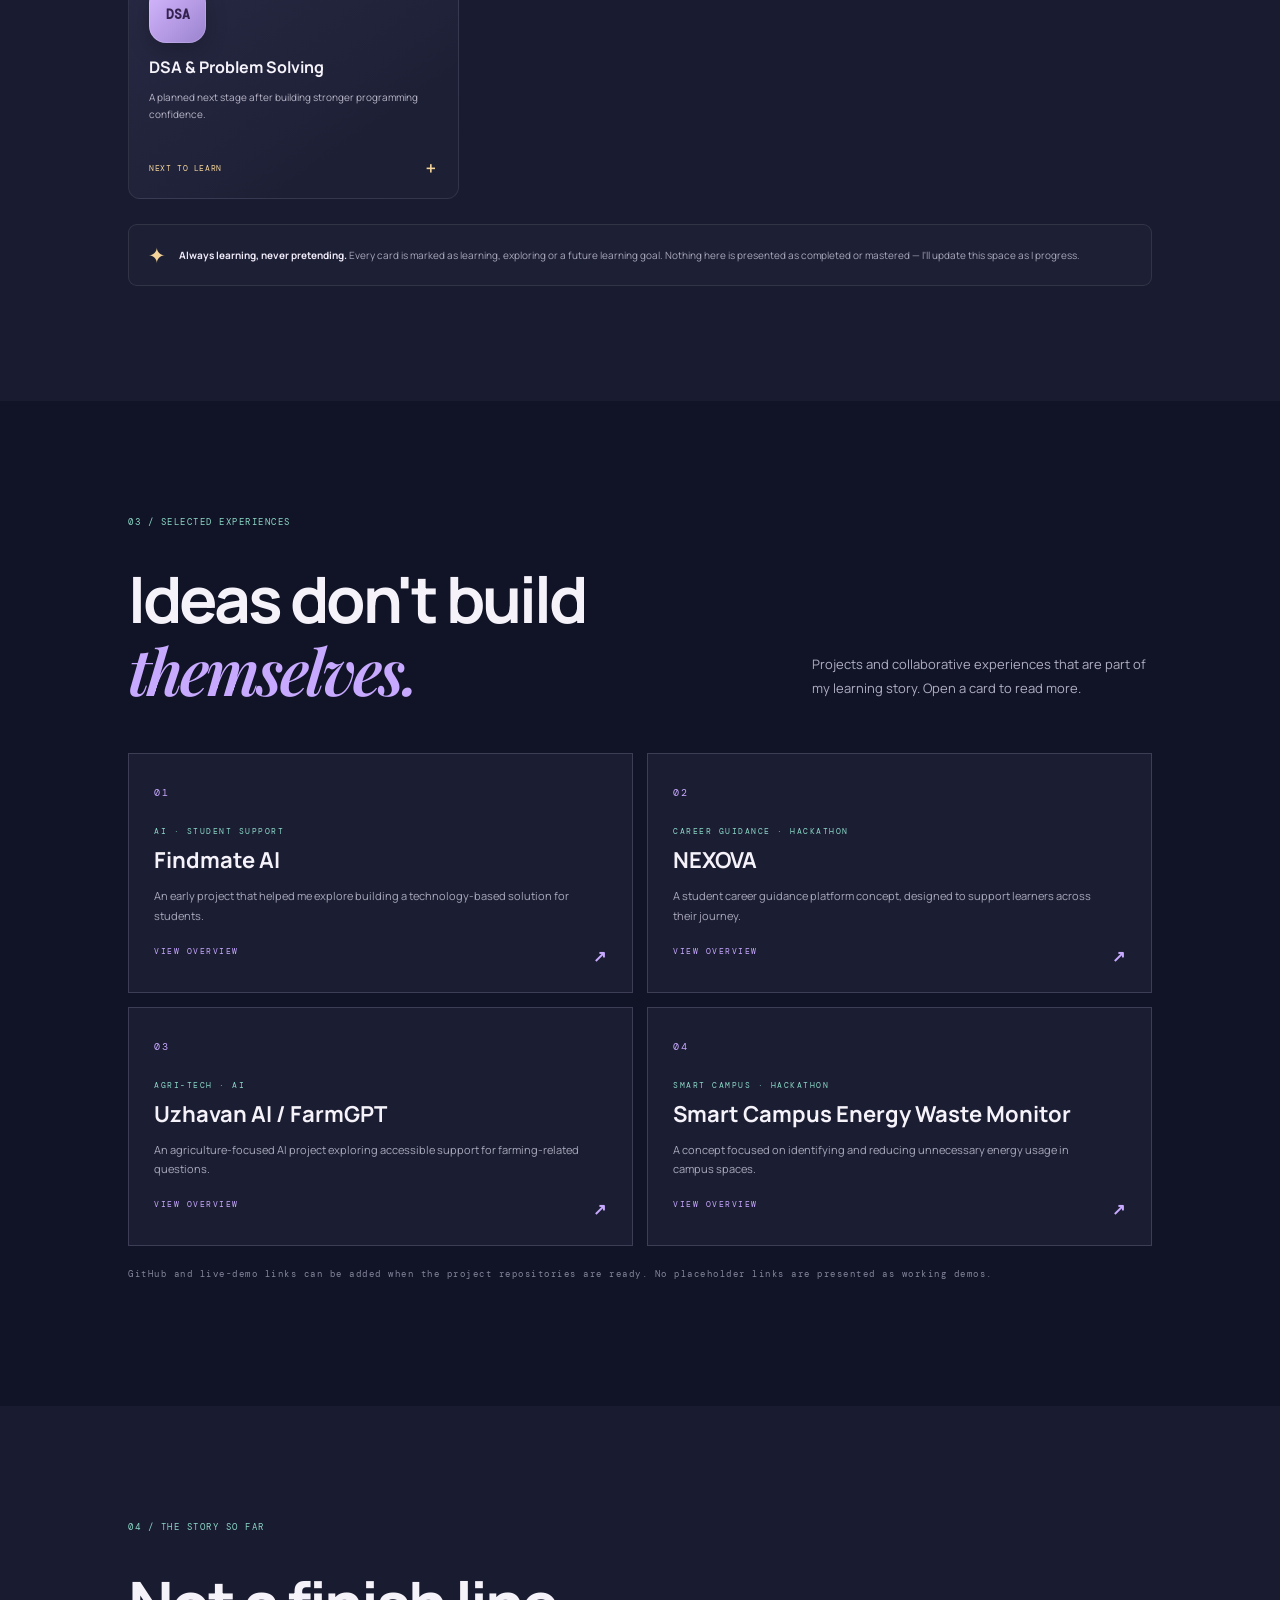
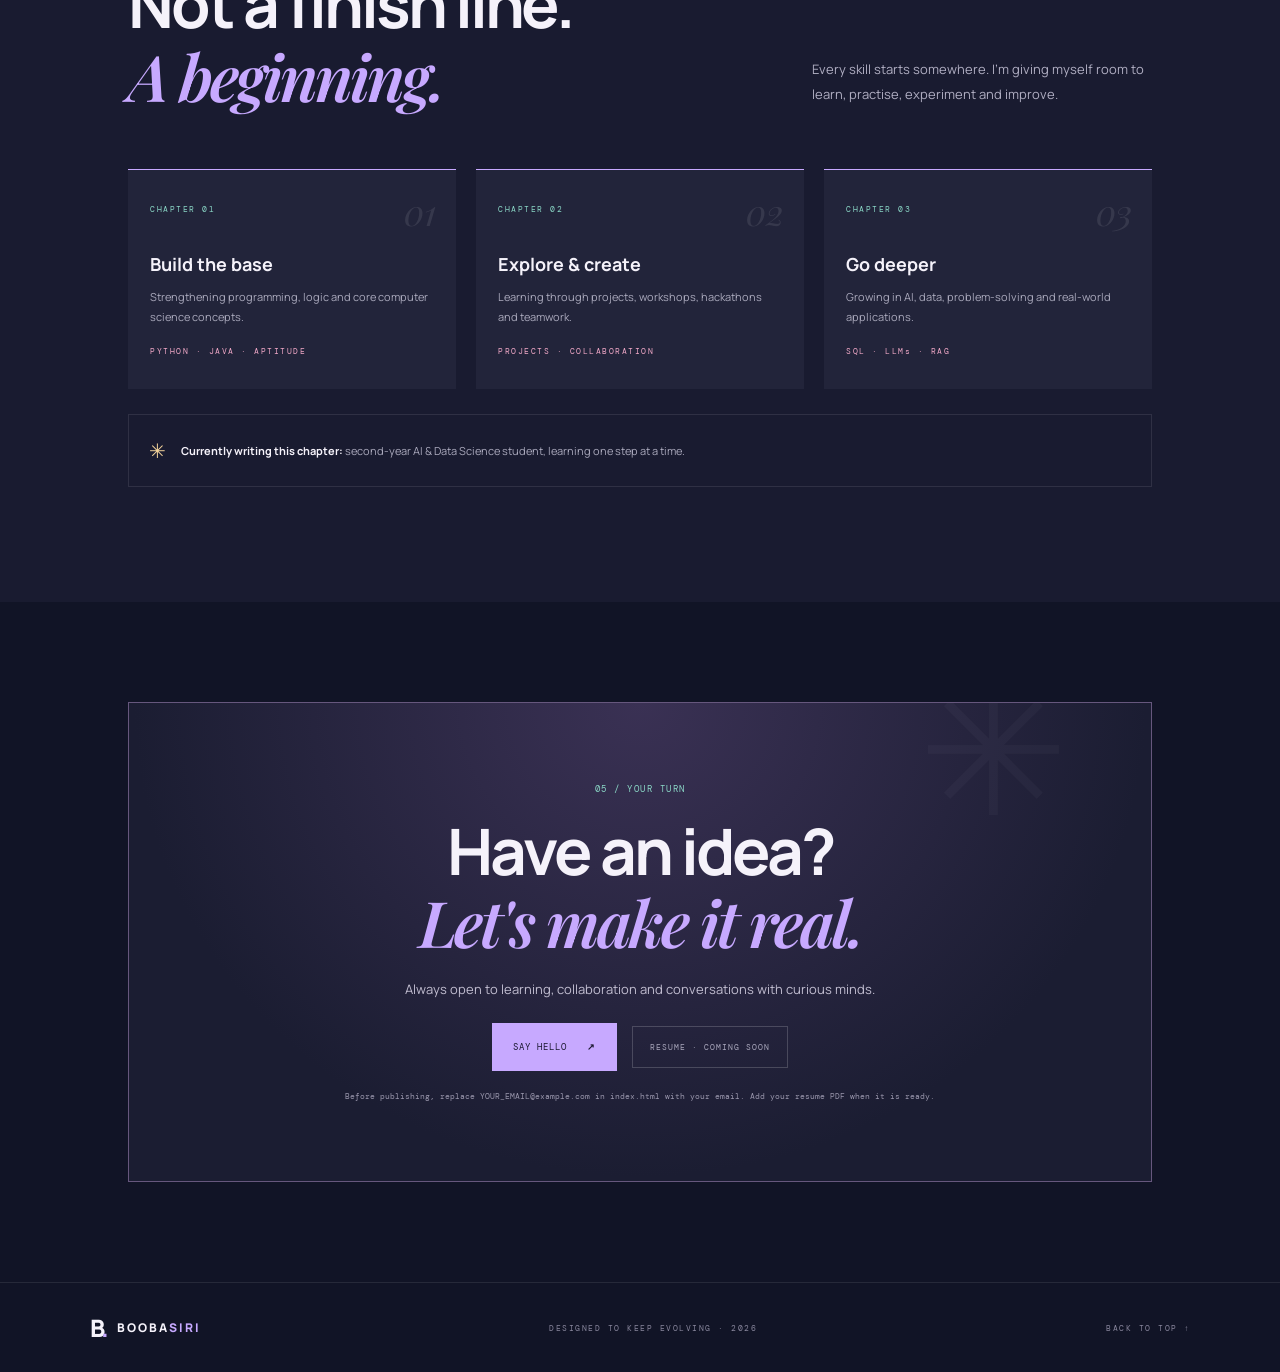
==== commit 60a69e4e: "Update index.html" ====
--- a/index.html
+++ b/index.html
@@ -39,7 +39,7 @@
         <label class="voice-select-label" for="voiceSelect">CHOOSE A VOICE</label><select id="voiceSelect" class="voice-select"><option value="auto">Best available English voice</option></select>
         <p class="voice-note">The browser uses voices installed on your device. A female-sounding English voice is preferred when one is available.</p>
       </div>
-      <div class="video-stage" id="videoStage"><div class="stage-top"><span>BOOBASIRI / INTRO FILM</span><span class="rec"><i></i> <span id="stageState">READY</span></span></div><div class="stage-person"><div class="stage-halo"></div><img src="assets/booba-siri.jpg" alt="Booba Siri introduction portrait"><div class="sound-bars" id="soundBars" aria-hidden="true"><i></i><i></i><i></i><i></i><i></i><i></i><i></i></div><span class="stage-spark">✦</span></div><div class="stage-caption"><span>01 / WHO AM I?</span><strong id="spokenCaption">“Hello! I'm Booba Siri.”</strong></div><div class="stage-progress"><span id="voiceProgress"></span></div></div>
+      <div class="video-stage" id="videoStage"><div class="stage-top"><span>BOOBASIRI / INTRO FILM</span><span class="rec"><i></i> <span id="stageState">READY</span></span></div><div class="stage-person"><div class="stage-halo"></div><img src="assets/booba-siri.jpg" alt="Booba Siri"><div class="sound-bars" id="soundBars" aria-hidden="true"><i></i><i></i><i></i><i></i><i></i><i></i><i></i></div><span class="stage-spark">✦</span></div><div class="stage-caption"><span>01 / WHO AM I?</span><strong id="spokenCaption">“Hello! I'm Booba Siri.”</strong></div><div class="stage-progress"><span id="voiceProgress"></span></div></div>
     </div></section>
 
     <section class="about-section section" id="about"><div class="section-label">01 / THE HUMAN BEHIND THE SCREEN</div><div class="about-grid"><h2>Not here to<br>fit in. Here to<br><em>figure it out.</em></h2><div class="about-copy"><p class="big">I'm Booba Siri, a second-year B.Tech student in <strong>Artificial Intelligence and Data Science</strong> at Velalar College of Engineering and Technology.</p><p>I'm building my foundations in programming, exploring AI, and learning by creating. I enjoy turning ideas into projects, asking questions, and growing a little more confident with every challenge.</p><div class="stats"><div><strong>02</strong><span>YEAR</span></div><div><strong>AI<span>+</span>DS</strong><span>MY DOMAIN</span></div><div><strong>∞</strong><span>CURIOSITY</span></div></div></div></div></section>
--- a/style.css
+++ b/style.css
@@ -0,0 +1,22 @@
+:root{--bg:#111426;--bg2:#171a30;--panel:#1d2038;--ink:#f5f2fa;--muted:#b0aec2;--line:#34364e;--lav:#c7a9ff;--pink:#f2a9c8;--teal:#8bd8c7;--gold:#f4d49b;--mono:'DM Mono',monospace;--sans:Manrope,Arial,sans-serif;--serif:'Playfair Display',Georgia,serif}
+*{box-sizing:border-box}html{scroll-behavior:smooth;scroll-padding-top:90px}body{margin:0;background:var(--bg);color:var(--ink);font-family:var(--sans);overflow-x:hidden}a{color:inherit;text-decoration:none}button,select{font:inherit}.ambient{position:fixed;width:430px;height:430px;border-radius:50%;filter:blur(110px);opacity:.12;pointer-events:none;z-index:-1}.ambient-one{background:#9a70e8;top:5%;left:-240px}.ambient-two{background:#55bda9;right:-260px;top:55%}.noise{position:fixed;inset:0;pointer-events:none;z-index:20;opacity:.025;background-image:url("data:image/svg+xml,%3Csvg viewBox='0 0 180 180' xmlns='http://www.w3.org/2000/svg'%3E%3Cfilter id='n'%3E%3CfeTurbulence type='fractalNoise' baseFrequency='.9' numOctaves='3' stitchTiles='stitch'/%3E%3C/filter%3E%3Crect width='100%25' height='100%25' filter='url(%23n)' opacity='.6'/%3E%3C/svg%3E")}.cursor-glow{position:fixed;width:300px;height:300px;border-radius:50%;background:radial-gradient(circle,#b99bff16,transparent 68%);pointer-events:none;z-index:0;transform:translate(-50%,-50%)}.particle-field{position:fixed;inset:0;pointer-events:none;z-index:0;overflow:hidden}.particle{position:absolute;width:3px;height:3px;border-radius:50%;background:var(--lav);opacity:.55;animation:floatParticle linear infinite}.skip-link{position:absolute;top:-50px;left:15px;background:var(--lav);color:#171426;padding:10px;z-index:100}.skip-link:focus{top:10px}.topbar{height:82px;padding:0 7%;display:flex;align-items:center;justify-content:space-between;border-bottom:1px solid #ffffff12;position:sticky;top:0;background:#111426eF;backdrop-filter:blur(18px);z-index:30}.wordmark{display:flex;align-items:center;gap:11px;font-size:12px;font-weight:800;letter-spacing:2px}.logo{font-size:24px;color:var(--ink);letter-spacing:-3px}.logo span,.accent-word{color:var(--lav)}.nav-links{display:flex;align-items:center;gap:34px}.nav-links a{font:9px var(--mono);letter-spacing:1px;color:#b9b8ca;transition:.25s}.nav-links a:hover{color:var(--lav)}.nav-links .nav-cta{border:1px solid #b99bff70;padding:13px 17px;color:var(--ink);border-radius:3px}.nav-cta span{color:var(--teal);margin-left:8px}.menu-toggle{display:none;background:none;border:0;color:var(--ink);font-size:22px}.hero{min-height:690px;padding:80px 10% 55px;display:grid;grid-template-columns:1.15fr .85fr;align-items:center;position:relative;overflow:hidden}.hero-grid{position:absolute;inset:0;background-image:linear-gradient(#ffffff08 1px,transparent 1px),linear-gradient(90deg,#ffffff08 1px,transparent 1px);background-size:70px 70px;mask-image:linear-gradient(90deg,#000,transparent 90%);pointer-events:none}.hero-copy{position:relative;z-index:2}.eyebrow,.overline,.section-label,.hero-pre,.hero-bottom,.hero-index,.stage-top,.stage-caption>span,.voice-meta span,.voice-select-label,.skill-no,.skill-state,.project-kind,.project-number,.project-open,.journey-track article>span,.journey-track article small,.fine-print,footer>span,footer>a:last-child{font:9px var(--mono);letter-spacing:1.5px}.eyebrow{color:#a9a6bb;display:flex;align-items:center;gap:12px}.live-dot{width:6px;height:6px;border-radius:50%;background:var(--teal);display:inline-block;box-shadow:0 0 12px var(--teal)}.eyebrow-line{width:45px;height:1px;background:#ffffff30}.hero-pre{margin:55px 0 12px;color:var(--teal)}.swing-title{font-size:clamp(65px,8vw,112px);letter-spacing:-.095em;line-height:.95;margin:0 0 25px;white-space:nowrap}.swing-title span{display:inline-block;transform-origin:50% 0;animation:swing 5s ease-in-out infinite}.swing-title span:nth-child(2n){animation-delay:.18s}.swing-title span:nth-child(3n){animation-delay:.34s}.swing-title i{display:inline-block;width:10px}.swing-title .period{color:var(--pink)}.hero-description{max-width:475px;color:var(--muted);font-size:14px;line-height:1.9}.hero-buttons{display:flex;gap:13px;flex-wrap:wrap;margin-top:30px}.btn{min-height:48px;padding:0 20px;display:inline-flex;align-items:center;justify-content:center;gap:20px;font:9px var(--mono);letter-spacing:1px;border:1px solid transparent;cursor:pointer;transition:.25s}.btn-primary{background:var(--lav);color:#1b1830}.btn-primary:hover{background:#dfceff;transform:translateY(-3px);box-shadow:0 12px 28px #b99bff2c}.btn-ghost{background:#ffffff08;border-color:#ffffff32;color:var(--ink)}.btn-ghost:hover{border-color:var(--teal);color:var(--teal)}.hero-bottom{display:flex;align-items:center;gap:16px;color:#77788f;margin-top:72px;font-size:8px}.scroll-line{height:1px;width:55px;background:var(--teal)}.hero-location{margin-left:auto}.hero-portrait{height:510px;display:grid;place-items:center;position:relative}.portrait-card{width:310px;height:410px;position:relative;z-index:2;border:1px solid #ffffff2b;padding:9px;background:#22243b;transform:rotate(2deg);box-shadow:25px 25px 0 #c7a9ff12;animation:portraitIn 1.2s both}.portrait-card:before{content:'';position:absolute;inset:-7px;border:1px solid #c7a9ff65;transform:rotate(-4deg);z-index:-1}.portrait-card img{width:100%;height:100%;object-fit:cover;object-position:center 28%;filter:saturate(.85)}.portrait-caption{position:absolute;bottom:9px;left:9px;right:9px;padding:25px 17px 15px;background:linear-gradient(transparent,#101224eF)}.portrait-caption span{display:block;font:8px var(--mono);letter-spacing:1.3px;color:#d6d2e5}.portrait-caption strong{display:block;margin-top:7px;font-size:15px;letter-spacing:2px}.portrait-caption b{color:var(--teal);float:right}.portrait-ring{position:absolute;border:1px solid #c7a9ff50;border-radius:50%;width:420px;height:420px}.ring-one{animation:spin 35s linear infinite}.ring-two{width:490px;height:490px;border-color:#8bd8c72b;border-style:dashed;animation:spin 55s linear infinite reverse}.float-chip{position:absolute;z-index:3;padding:12px 15px;background:#252740;border:1px solid #ffffff24;font:8px var(--mono);letter-spacing:1px;box-shadow:0 12px 30px #0004}.chip-one{right:-4px;top:90px;color:var(--lav);transform:rotate(4deg)}.chip-two{left:-10px;bottom:75px;color:var(--teal);transform:rotate(-4deg);display:flex;gap:9px;align-items:center}.orbit-star{position:absolute;right:9%;bottom:12%;font-size:36px;color:var(--gold);animation:spin 20s linear infinite}.hero-index{position:absolute;right:7%;bottom:28px;color:#65667b}.ticker{height:62px;background:#c7a9ff;color:#1b1830;overflow:hidden;display:flex;align-items:center;transform:rotate(-1deg) scale(1.02);position:relative;z-index:2}.ticker-track{display:flex;align-items:center;gap:38px;white-space:nowrap;animation:marquee 25s linear infinite;font:10px var(--mono);letter-spacing:2px}.ticker-track b{font-size:17px;color:#65518e}.section{padding:115px 10%;position:relative}.section-label{color:var(--teal);font-size:9px}.intro-section{background:#17192e}.intro-layout{display:grid;grid-template-columns:.85fr 1.15fr;gap:80px;align-items:center;margin-top:45px}.overline{color:var(--pink)}.intro-layout h2,.section-head h2,.about-grid h2,.contact-box h2{font-size:clamp(42px,5vw,65px);line-height:1.12;letter-spacing:-3px;margin:18px 0}.intro-layout h2 em,.section-head h2 em,.about-grid h2 em,.contact-box h2 em{font-family:var(--serif);font-weight:600;color:var(--lav)}.section-desc,.section-head p{font-size:13px;line-height:1.9;color:var(--muted);max-width:370px}.voice-controls{display:flex;align-items:center;gap:14px;margin-top:34px;padding:17px 0;border-top:1px solid var(--line);border-bottom:1px solid var(--line)}.play-button,.pause-button{width:43px;height:43px;border:0;border-radius:50%;background:var(--lav);color:#171426;cursor:pointer}.pause-button{background:#8bd8c7}.pause-button:disabled{opacity:.35;cursor:not-allowed}.voice-meta{display:flex;flex-direction:column;gap:6px;flex:1}.voice-meta strong{font-size:10px;letter-spacing:1px}.voice-meta span{font-size:8px;color:#77788f}.stop-button{background:none;border:0;color:#aaa8ba;font:9px var(--mono);letter-spacing:1px;cursor:pointer}.voice-select-label{display:block;margin-top:19px;color:#aaa8ba;font-size:8px}.voice-select{margin-top:8px;width:100%;max-width:310px;padding:12px;background:#20233b;color:var(--ink);border:1px solid #45465e;border-radius:3px;font-size:11px}.voice-note{font-size:10px;line-height:1.7;color:#85869d;max-width:370px}.video-stage{position:relative;min-height:440px;padding:22px;background:linear-gradient(145deg,#242640,#191b30);border:1px solid #48425e;box-shadow:20px 20px 0 #c7a9ff0d;overflow:hidden}.video-stage:before{content:'';position:absolute;width:240px;height:240px;border-radius:50%;background:#c7a9ff12;filter:blur(30px);right:-70px;top:30px}.stage-top{position:relative;z-index:1;display:flex;justify-content:space-between;color:#aaa8bc;font-size:8px}.rec{color:var(--teal);display:flex;align-items:center;gap:7px}.rec i{width:6px;height:6px;border-radius:50%;background:var(--pink)}.stage-person{height:270px;display:flex;justify-content:center;align-items:center;position:relative;margin-top:10px}.stage-person img{height:245px;width:190px;object-fit:cover;object-position:center 25%;border:1px solid #ffffff38;border-radius:95px 95px 8px 8px;position:relative;z-index:1;filter:saturate(.8)}.stage-halo{position:absolute;width:260px;height:260px;border:1px solid #c7a9ff4d;border-radius:50%;animation:pulse 4s ease-in-out infinite}.sound-bars{position:absolute;bottom:8px;display:flex;align-items:center;gap:4px;height:24px;z-index:2}.sound-bars i{width:3px;height:5px;background:var(--teal);border-radius:5px}.video-stage.speaking .sound-bars i{animation:wave .55s ease-in-out infinite alternate}.sound-bars i:nth-child(2n){animation-delay:.2s}.sound-bars i:nth-child(3n){animation-delay:.35s}.stage-spark{position:absolute;right:22%;top:28px;color:var(--gold);font-size:24px;animation:pulse 2s infinite}.stage-caption{position:relative;z-index:1;display:flex;flex-direction:column;gap:9px;margin-top:8px}.stage-caption>span{font-size:8px;color:var(--teal)}.stage-caption strong{font:italic 17px var(--serif);color:#f1eafa}.stage-progress{height:2px;background:#ffffff1b;position:absolute;bottom:0;left:0;right:0}.stage-progress span{display:block;height:100%;width:0;background:var(--teal);transition:width .4s}.about-section{background:#111426}.about-grid{display:grid;grid-template-columns:1fr 1fr;gap:90px;align-items:center;margin-top:40px}.about-grid h2{margin:0}.about-copy p{color:var(--muted);font-size:13px;line-height:1.95}.about-copy .big{font-size:17px;color:#e7e4f0}.about-copy strong{color:var(--teal)}.stats{display:flex;gap:55px;margin-top:35px;padding-top:25px;border-top:1px solid var(--line)}.stats div{display:flex;flex-direction:column;gap:7px}.stats strong{font-size:28px}.stats strong span{color:var(--pink)}.stats div>span{font:8px var(--mono);letter-spacing:1.4px;color:#85869d}.skills-section{background:#191b30}.section-head{display:flex;align-items:flex-end;justify-content:space-between;gap:30px;margin:35px 0 45px}.section-head h2{margin:0}.section-head p{margin:0 0 7px;max-width:340px}.skill-grid{display:grid;grid-template-columns:repeat(4,1fr);gap:13px}.skill-card{border:1px solid #42415b;background:linear-gradient(145deg,#242640,#1b1d32);transition:.3s;overflow:hidden}.skill-card:hover,.skill-card[open]{transform:translateY(-6px);border-color:#b99bff;box-shadow:0 18px 45px #0003}.skill-card summary{list-style:none;cursor:pointer;padding:23px 20px;min-height:255px}.skill-card summary::-webkit-details-marker,.project-card summary::-webkit-details-marker{display:none}.skill-no{font-size:8px;color:#9a98ad}.skill-icon{width:43px;height:43px;display:grid;place-items:center;margin-top:25px;background:#44365e;color:#d7c2ff;border-radius:12px;font-weight:800}.skill-icon.purple{background:#4b3150;color:#f3b8d5}.skill-icon.green{background:#244a48;color:#8bd8c7}.skill-icon.orange{background:#594632;color:#f4d49b}.skill-card h3{font-size:17px;margin:17px 0 8px}.skill-card p{font-size:11px;line-height:1.8;color:#aaa9bc;min-height:57px}.skill-state{font-size:8px;color:var(--teal);display:flex;justify-content:space-between}.skill-more{padding:0 20px 20px;font-size:10px;line-height:1.8;color:#d1cde0}.work-section{background:#111426}.work-grid{display:grid;grid-template-columns:repeat(2,1fr);gap:14px}.project-card{border:1px solid #3d3d55;background:#1b1d32;transition:.3s}.project-card:hover,.project-card[open]{border-color:#8bd8c7;transform:translateY(-4px)}.project-card summary{padding:25px;cursor:pointer;list-style:none;min-height:230px;position:relative}.project-number{color:var(--lav);font-size:10px}.project-kind{display:block;margin-top:25px;color:var(--teal);font-size:8px}.project-card h3{font-size:22px;margin:9px 0}.project-card summary p{font-size:11px;line-height:1.8;color:#aaa9bc;max-width:430px}.project-open{display:flex;justify-content:space-between;color:var(--lav);font-size:8px;margin-top:20px}.project-open b{font-size:16px}.project-more{border-top:1px solid #ffffff1a;padding:17px 25px 22px}.project-more p{font-size:11px;color:#c2bfd0;line-height:1.8}.tag{display:inline-block;padding:6px 8px;margin:4px 5px 0 0;border:1px solid #5a536f;color:#cdb9f2;font:8px var(--mono);letter-spacing:.5px}.fine-print{color:#85869d;margin-top:20px;line-height:1.8}.journey-section{background:#191b30}.journey-track{display:grid;grid-template-columns:repeat(3,1fr);gap:20px;margin-top:55px}.journey-track article{position:relative;padding:25px 22px;border-top:1px solid var(--lav);background:#22243a;min-height:220px}.journey-track article>span{font-size:8px;color:var(--teal)}.journey-track article i{position:absolute;right:20px;top:17px;font:italic 36px var(--serif);color:#ffffff18}.journey-track h3{font-size:18px;margin:35px 0 10px}.journey-track p{font-size:11px;line-height:1.8;color:#aaa9bc}.journey-track article small{display:block;color:var(--pink);font-size:8px;margin-top:20px}.journey-note{display:flex;align-items:center;gap:15px;margin-top:25px;padding:17px 20px;border:1px solid #ffffff18}.journey-note span{color:var(--gold);font-size:20px}.journey-note p{font-size:11px;color:#aaa9bc}.journey-note strong{color:var(--ink)}.contact-section{padding-top:100px;padding-bottom:100px}.contact-box{position:relative;overflow:hidden;text-align:center;padding:80px 25px;border:1px solid #66577d;background:radial-gradient(ellipse at 50% 0%,#3a3154,#1b1d32 70%)}.contact-box .section-label,.contact-box h2,.contact-box p,.contact-box .contact-actions,.contact-box small{position:relative;z-index:1}.contact-box h2{margin:20px 0}.contact-box p{color:#c1bdd0;font-size:13px}.contact-actions{display:flex;justify-content:center;align-items:center;gap:15px;flex-wrap:wrap;margin-top:25px}.resume-chip{padding:15px 17px;border:1px solid #ffffff2e;color:#aaa8bd;font:8px var(--mono);letter-spacing:1px}.contact-box small{display:block;margin-top:20px;color:#9a97ad;font:8px var(--mono)}.contact-orbit{position:absolute;right:8%;top:-80px;font-size:180px;color:#ffffff08;animation:spin 50s linear infinite}footer{min-height:90px;border-top:1px solid #ffffff17;padding:20px 7%;display:flex;align-items:center;justify-content:space-between}footer>span,footer>a:last-child{font-size:8px;color:#89879d}.back-top{position:fixed;right:24px;bottom:24px;width:42px;height:42px;border:1px solid #c7a9ff88;background:#25243b;color:var(--lav);border-radius:50%;font-size:20px;cursor:pointer;opacity:0;pointer-events:none;transform:translateY(10px);transition:.25s;z-index:25}.back-top.show{opacity:1;pointer-events:auto;transform:none}.reveal{opacity:0;transform:translateY(25px);transition:.8s}.reveal.visible{opacity:1;transform:none}
+@keyframes swing{0%,100%{transform:rotate(0)}25%{transform:rotate(2.5deg)}55%{transform:rotate(-1.7deg)}75%{transform:rotate(.8deg)}}@keyframes spin{to{transform:rotate(360deg)}}@keyframes marquee{to{transform:translateX(-30%)}}@keyframes wave{to{height:22px}}@keyframes pulse{50%{transform:scale(1.05);opacity:.65}}@keyframes portraitIn{from{opacity:0;transform:translateY(25px) rotate(8deg)}to{opacity:1;transform:rotate(2deg)}}@keyframes floatParticle{from{transform:translateY(105vh);opacity:0}15%{opacity:.5}85%{opacity:.4}to{transform:translateY(-10vh);opacity:0}}
+@media(max-width:900px){.topbar{padding:0 6%}.menu-toggle{display:block}.nav-links{display:none;position:absolute;top:81px;left:0;right:0;padding:25px 7%;background:#17192eee;backdrop-filter:blur(15px);flex-direction:column;align-items:flex-start;border-bottom:1px solid #ffffff20}.nav-links.open{display:flex}.hero{grid-template-columns:1fr;padding:65px 8% 55px}.hero-copy{order:2}.hero-portrait{order:1;height:440px}.hero-pre{margin-top:25px}.hero-bottom{margin-top:45px}.hero-index{display:none}.intro-layout,.about-grid{grid-template-columns:1fr;gap:45px}.skill-grid{grid-template-columns:repeat(2,1fr)}.section{padding:85px 8%}.section-head{display:block}.section-head p{margin-top:20px}.journey-track{grid-template-columns:1fr}.journey-track article{min-height:180px}}
+@media(max-width:540px){.topbar{height:70px}.nav-links{top:69px}.hero{padding:50px 7%}.hero-portrait{height:360px}.portrait-card{width:235px;height:310px}.portrait-ring{width:320px;height:320px}.ring-two{width:365px;height:365px}.chip-one{right:-4px;top:42px}.chip-two{left:-4px;bottom:40px}.swing-title{font-size:clamp(49px,11vw,68px)}.hero-description{font-size:13px}.hero-bottom{font-size:8px}.section{padding:75px 7%}.intro-layout h2,.section-head h2,.about-grid h2,.contact-box h2{font-size:43px}.video-stage{min-height:390px;padding:15px}.stage-person{height:245px}.stage-person img{height:215px;width:165px}.skill-grid,.work-grid{grid-template-columns:1fr}.skill-card summary{min-height:230px}.project-card summary{min-height:210px}.stats{gap:25px}.stats strong{font-size:23px}.contact-box{padding:65px 15px}footer{gap:15px;flex-wrap:wrap}footer>span{order:3;width:100%;text-align:center}.cursor-glow{display:none}}
+@media(pointer:coarse){.cursor-glow{display:none}}@media(prefers-reduced-motion:reduce){*,*:before,*:after{animation-duration:.01ms!important;animation-iteration-count:1!important;scroll-behavior:auto!important;transition-duration:.01ms!important}.ticker-track{animation:none}}
+
+/* Interactive skill universe */
+.skills-toolbar{display:flex;flex-wrap:wrap;gap:9px;margin:-18px 0 26px}.skill-filter{border:1px solid #514b68;background:#22243a;color:#c9c5d7;padding:10px 15px;border-radius:30px;font:9px var(--mono);letter-spacing:.35px;cursor:pointer;transition:all .25s}.skill-filter:hover{border-color:var(--teal);color:#fff;transform:translateY(-2px)}.skill-filter.active{background:linear-gradient(110deg,#c7a9ff,#8bd8c7);border-color:transparent;color:#171426;box-shadow:0 7px 22px #8bd8c72a}.skill-filter span{display:inline-grid;place-items:center;margin-left:5px;width:17px;height:17px;border-radius:50%;background:#17142620}.skill-grid-rich{grid-template-columns:repeat(4,minmax(0,1fr));gap:14px}.skill-card-rich{position:relative;background:linear-gradient(145deg,#292a46 0%,#1d2035 75%);border-radius:12px}.skill-card-rich:before{content:'';position:absolute;inset:0 0 auto;height:2px;background:linear-gradient(90deg,var(--lav),var(--teal),var(--pink));opacity:.7}.skill-card-rich summary{position:relative;min-height:270px;padding:22px 19px}.skill-card-rich .skill-icon{width:53px;height:53px;margin-top:22px;border-radius:16px;font:800 18px var(--mono);box-shadow:inset 0 0 0 1px #ffffff15,0 8px 22px #0002;transition:transform .3s}.skill-card-rich:hover .skill-icon,.skill-card-rich[open] .skill-icon{transform:rotate(-7deg) scale(1.08)}.logo-python{background:linear-gradient(135deg,#ffe08a,#b9d9f6);color:#34445e}.logo-java{background:linear-gradient(135deg,#f5b8a8,#f2d9c5);color:#7c342a}.logo-html{background:linear-gradient(135deg,#ffb18e,#f06b45);color:#fff}.logo-css{background:linear-gradient(135deg,#a9c8ff,#657eea);color:#fff}.logo-js{background:linear-gradient(135deg,#f8e58d,#e9bb4a);color:#42351b}.logo-sql{background:linear-gradient(135deg,#a9e0dc,#4caaa4);color:#163f45}.logo-ai{background:linear-gradient(135deg,#d6b8ff,#a88be9);color:#35264d}.logo-ml{background:linear-gradient(135deg,#f6c2d9,#d98eb6);color:#532a43}.logo-llm{background:linear-gradient(135deg,#b9d8ce,#7ab9a5);color:#17483c;font-size:13px!important}.logo-rag{background:linear-gradient(135deg,#f0d4a3,#d4a65f);color:#523c1c;font-size:14px!important}.logo-git{background:linear-gradient(135deg,#f7c1a2,#dc8b68);color:#63351f}.logo-data{background:linear-gradient(135deg,#b7d6f7,#8faddd);color:#263f67;font-size:15px!important}.skill-card-rich h3{font-size:16px;line-height:1.35;margin:16px 0 7px}.skill-card-rich p{min-height:58px;font-size:10px}.skill-card-rich .skill-state{font-size:7px;letter-spacing:.45px}.skill-card-rich[open]{border-color:#8bd8c7}.skill-card-rich[open] .skill-state b{transform:rotate(45deg)}.skill-state b{transition:transform .25s}.skill-more{padding:14px 19px 19px;background:#15182a70;border-top:1px solid #ffffff16}.skill-more strong{font:9px var(--mono);letter-spacing:.6px;color:var(--teal);text-transform:uppercase}.skill-tags{display:flex;flex-wrap:wrap;gap:6px;margin-top:10px}.skill-tags i{font-style:normal;font-size:8px;padding:6px 8px;border-radius:20px;background:#ffffff0b;border:1px solid #ffffff17;color:#c8c3d6}.skill-card.is-hidden{display:none}.skills-footnote{display:flex;align-items:center;gap:13px;margin-top:25px;padding:16px 19px;border:1px solid #ffffff17;border-radius:9px;background:#ffffff05}.skills-footnote>span{color:var(--gold);font-size:21px}.skills-footnote p{margin:0;color:#a9a7bb;font-size:10px;line-height:1.8}.skills-footnote strong{color:#eee9f7}
+@media(max-width:1100px){.skill-grid-rich{grid-template-columns:repeat(3,minmax(0,1fr))}}
+@media(max-width:900px){.skill-grid-rich{grid-template-columns:repeat(2,minmax(0,1fr))}}
+@media(max-width:540px){.skill-grid-rich{grid-template-columns:1fr}.skill-card-rich summary{min-height:235px}.skills-toolbar{gap:7px}.skill-filter{padding:9px 11px;font-size:8px}}
+
+/* Visual, searchable skill explorer */
+.skill-explorer-intro{display:grid;grid-template-columns:190px 1fr;align-items:center;gap:30px;padding:22px 28px;margin:0 0 28px;border:1px solid #ffffff18;border-radius:16px;background:linear-gradient(110deg,#24243d,#1a2535 65%,#2c243b);overflow:hidden}
+.skill-orbit-art{height:145px;position:relative;display:grid;place-items:center}.orbit{position:absolute;border:1px solid #c7a9ff65;border-radius:50%;transform:rotate(-28deg)}.orbit-a{width:130px;height:68px}.orbit-b{width:155px;height:95px;transform:rotate(42deg);border-color:#8bd8c765}.orbit-core{width:62px;height:62px;border-radius:22px;display:grid;place-items:center;background:linear-gradient(145deg,#c7a9ff,#8bd8c7);color:#1a1a2b;font-size:29px;box-shadow:0 0 35px #bda4ff55;animation:pulse 4s ease-in-out infinite}.orbit-dot{position:absolute;display:grid;place-items:center;width:30px;height:30px;border-radius:10px;background:#272943;border:1px solid #ffffff30;color:#f5f2fa;font:10px var(--mono);font-style:normal;box-shadow:0 8px 20px #0004}.dot-a{top:4px;left:15px}.dot-b{right:9px;top:27px;color:var(--teal)}.dot-c{bottom:4px;left:38px;color:#f4d49b}.skill-kicker{font:9px var(--mono);letter-spacing:1.6px;color:var(--teal)}.skill-intro-copy h3{font-size:clamp(19px,2.5vw,27px);margin:9px 0}.skill-intro-copy p{font-size:11px;line-height:1.8;color:#b9b6c9;max-width:650px}.learning-legend{display:flex;gap:18px;flex-wrap:wrap;margin-top:15px}.learning-legend span{display:flex;align-items:center;gap:7px;color:#d0ccdc;font:9px var(--mono)}.legend-dot{width:8px;height:8px;border-radius:50%;display:inline-block}.legend-dot.learning{background:#8bd8c7}.legend-dot.exploring{background:#c7a9ff}.legend-dot.next{background:#f4d49b}
+.skill-control-panel{padding:19px;border:1px solid #ffffff17;border-radius:13px;background:#ffffff05;margin-bottom:22px}.skill-search-wrap{height:46px;display:flex;align-items:center;gap:12px;padding:0 14px;border:1px solid #514b68;border-radius:8px;background:#17192d;margin-bottom:17px}.skill-search-wrap>span{font-size:23px;color:var(--teal)}.skill-search-wrap input{flex:1;min-width:0;background:transparent;border:0;outline:0;color:#fff;font:11px var(--sans)}.skill-search-wrap input::placeholder{color:#85839a}.skill-search-wrap kbd{font:9px var(--mono);color:#88869e;border:1px solid #ffffff20;border-radius:4px;padding:4px 6px}.skill-control-panel .skills-toolbar{margin:0;gap:7px}.skill-filter{font-size:8px;padding:9px 13px}.skill-results-line{display:flex;justify-content:space-between;gap:10px;margin-top:16px;color:#8f8ca5;font:8px var(--mono);letter-spacing:.8px}.skill-results-line b{color:var(--teal);font-size:13px}.skill-grid-rich{grid-template-columns:repeat(3,minmax(0,1fr));gap:15px}.skill-card-rich{border:1px solid #ffffff14;overflow:hidden;transition:transform .3s,border-color .3s,box-shadow .3s}.skill-card-rich:hover{transform:translateY(-5px);border-color:#bda4ff85;box-shadow:0 15px 35px #0003}.skill-card-rich summary{min-height:245px;padding:20px;cursor:pointer;list-style:none}.skill-card-rich summary::-webkit-details-marker{display:none}.skill-card-rich .skill-no{font:8px var(--mono);letter-spacing:1px;color:#9b98b0}.skill-card-rich .skill-icon{display:grid;place-items:center;width:57px;height:57px;margin-top:18px;border-radius:17px;font:800 17px var(--mono);box-shadow:inset 0 0 0 1px #ffffff28,0 8px 22px #0003;transition:transform .3s}.skill-card-rich:hover .skill-icon,.skill-card-rich[open] .skill-icon{transform:rotate(-7deg) scale(1.09)}.logo-cpp{background:linear-gradient(135deg,#a9c8ff,#6674bc);color:#fff}.logo-genai{background:linear-gradient(135deg,#f6c2d9,#c17fa9);color:#542c4b}.logo-ds{background:linear-gradient(135deg,#b9d8ce,#70ad9b);color:#17483c}.logo-tools{background:linear-gradient(135deg,#f0d4a3,#d4a65f);color:#523c1c}.logo-vscode{background:linear-gradient(135deg,#a9d8f4,#538bc4);color:#183b5a}.logo-dsa{background:linear-gradient(135deg,#d6b8ff,#9b83cf);color:#34234f;font-size:13px!important}.skill-card-rich h3{font-size:16px;line-height:1.35;margin:14px 0 7px}.skill-card-rich p{min-height:54px;font-size:10px;line-height:1.75;color:#b7b4c6}.skill-card-rich .skill-state{font-size:8px;letter-spacing:.6px;display:flex;align-items:center;justify-content:space-between;margin-top:15px}.skill-state b{font-size:15px;transition:transform .25s}.status-learning{color:#8bd8c7}.status-exploring{color:#c7a9ff}.status-next{color:#f4d49b}.skill-card-rich[open]{border-color:#8bd8c7}.skill-card-rich[open] .skill-state b{transform:rotate(45deg)}.skill-more{padding:15px 20px 18px;background:#15182a;border-top:1px solid #ffffff18}.skill-more strong{font:9px var(--mono);letter-spacing:.6px;color:var(--teal);text-transform:uppercase}.skill-tags{display:flex;flex-wrap:wrap;gap:6px;margin-top:10px}.skill-tags i{font-style:normal;font-size:8px;padding:6px 8px;border-radius:20px;background:#ffffff0b;border:1px solid #ffffff17;color:#c8c3d6}.skill-next{margin:12px 0 0!important;padding-top:10px;border-top:1px dashed #ffffff1b;color:#aaa7bd!important;font-size:9px!important;min-height:0!important}.skill-card.is-hidden{display:none}.skills-empty{text-align:center;padding:35px 15px;border:1px dashed #ffffff30;border-radius:12px;color:#c7a9ff}.skills-empty>span{font-size:28px}.skills-empty strong{display:block;margin:9px;color:#f5f2fa}.skills-empty p{font-size:10px;color:#aaa7bd}.skills-footnote{display:flex;align-items:center;gap:13px;margin-top:25px;padding:16px 19px;border:1px solid #ffffff17;border-radius:9px;background:#ffffff05}.skills-footnote>span{color:var(--gold);font-size:21px}.skills-footnote p{margin:0;color:#a9a7bb;font-size:10px;line-height:1.8}.skills-footnote strong{color:#eee9f7}
+@media(max-width:1100px){.skill-grid-rich{grid-template-columns:repeat(3,minmax(0,1fr))}}
+@media(max-width:900px){.skill-grid-rich{grid-template-columns:repeat(2,minmax(0,1fr))}.skill-explorer-intro{grid-template-columns:145px 1fr}}
+@media(max-width:540px){.skill-grid-rich{grid-template-columns:1fr}.skill-card-rich summary{min-height:225px}.skills-toolbar{gap:7px}.skill-filter{padding:9px 11px;font-size:8px}.skill-explorer-intro{grid-template-columns:1fr;text-align:center;padding:20px}.skill-orbit-art{height:125px}.learning-legend{justify-content:center}.skill-control-panel{padding:12px}.skill-results-line{font-size:7px}.skill-search-wrap kbd{display:none}}
+
+.logo-aptitude{background:linear-gradient(135deg,#f5d7a2,#d89d62);color:#543719}
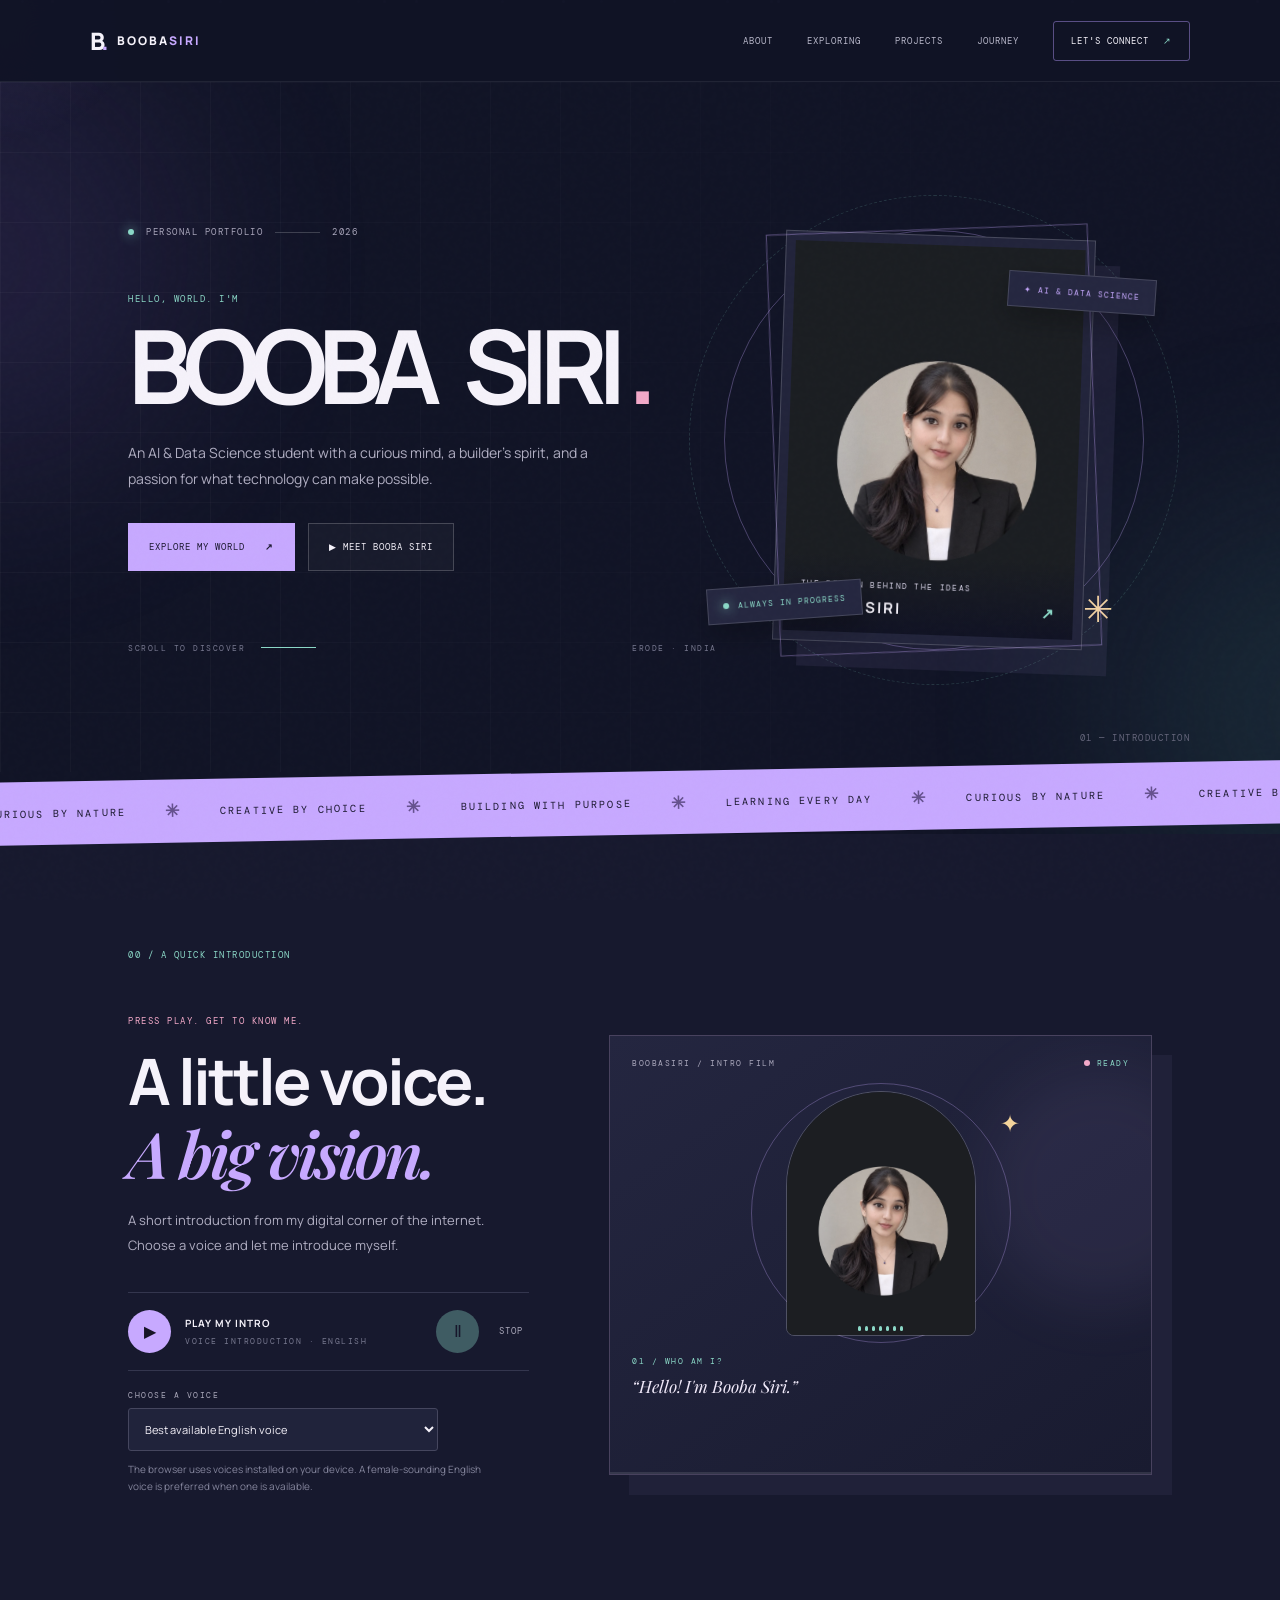
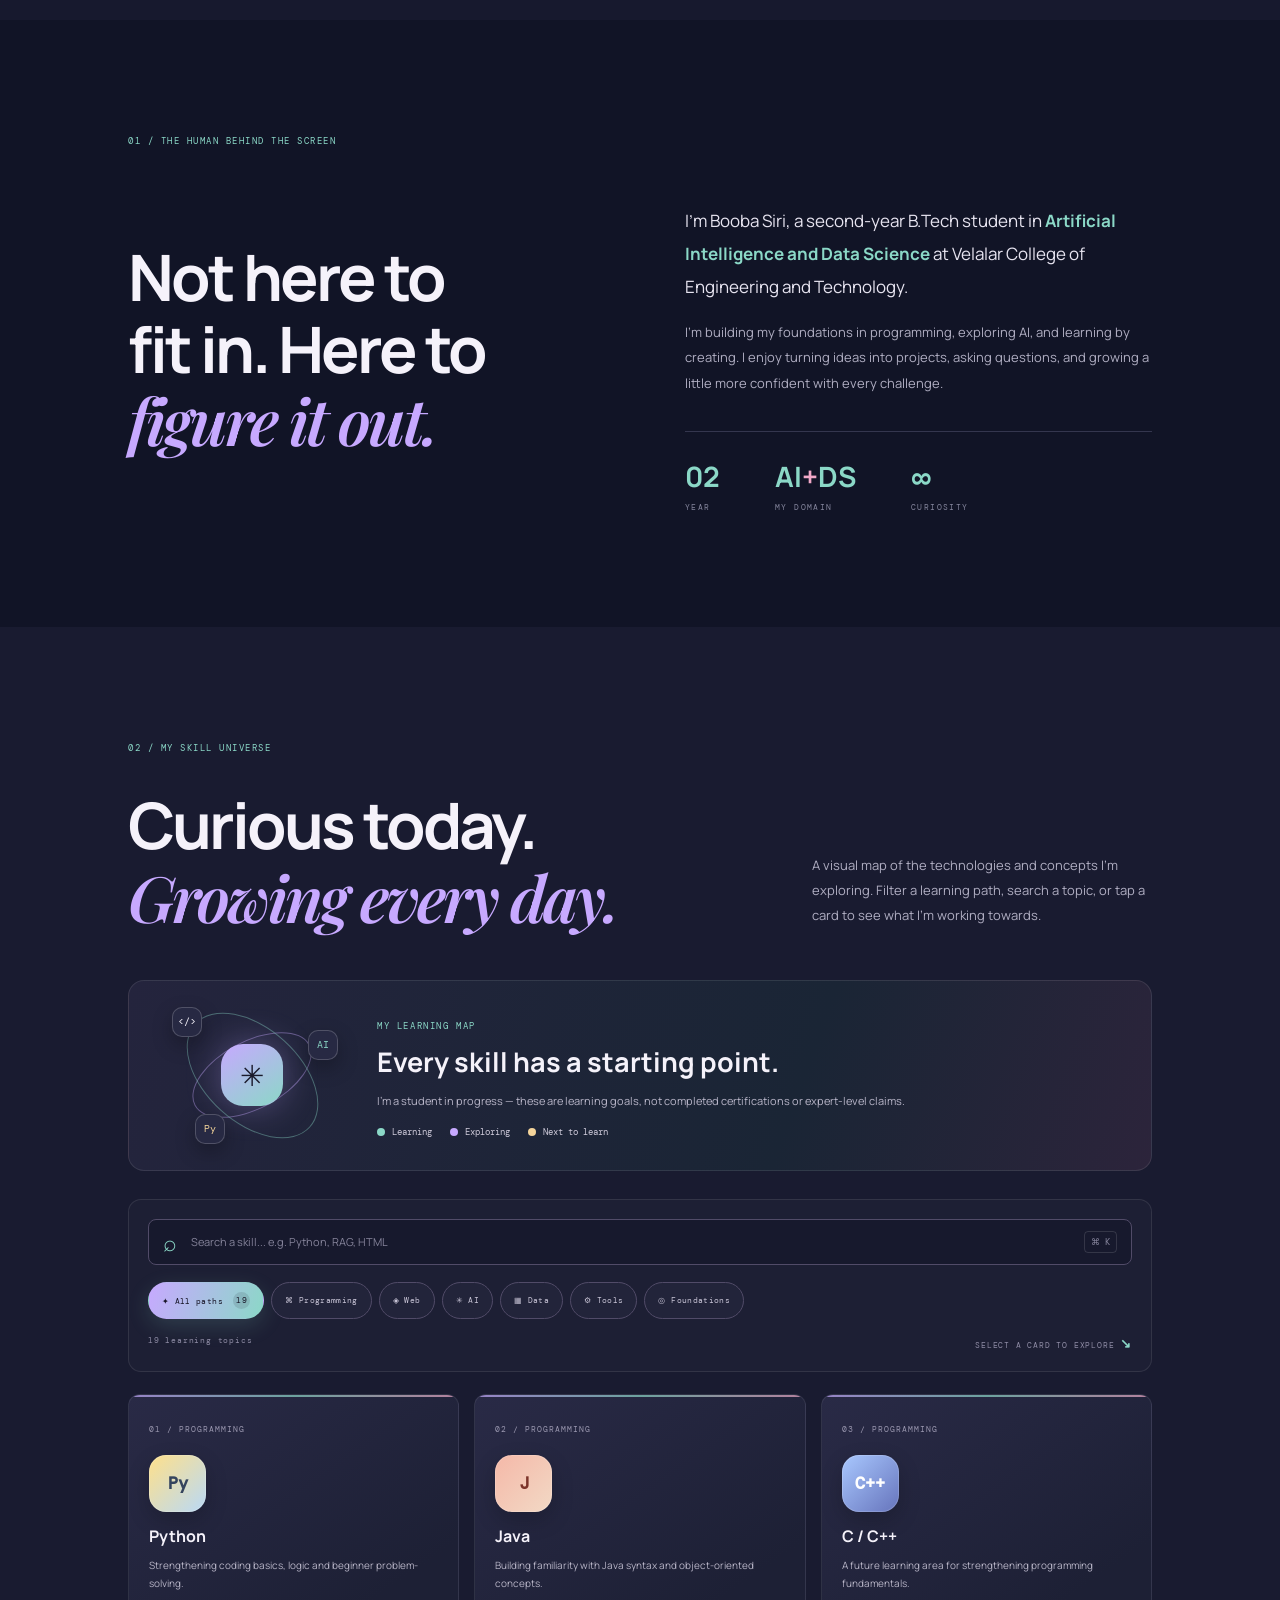
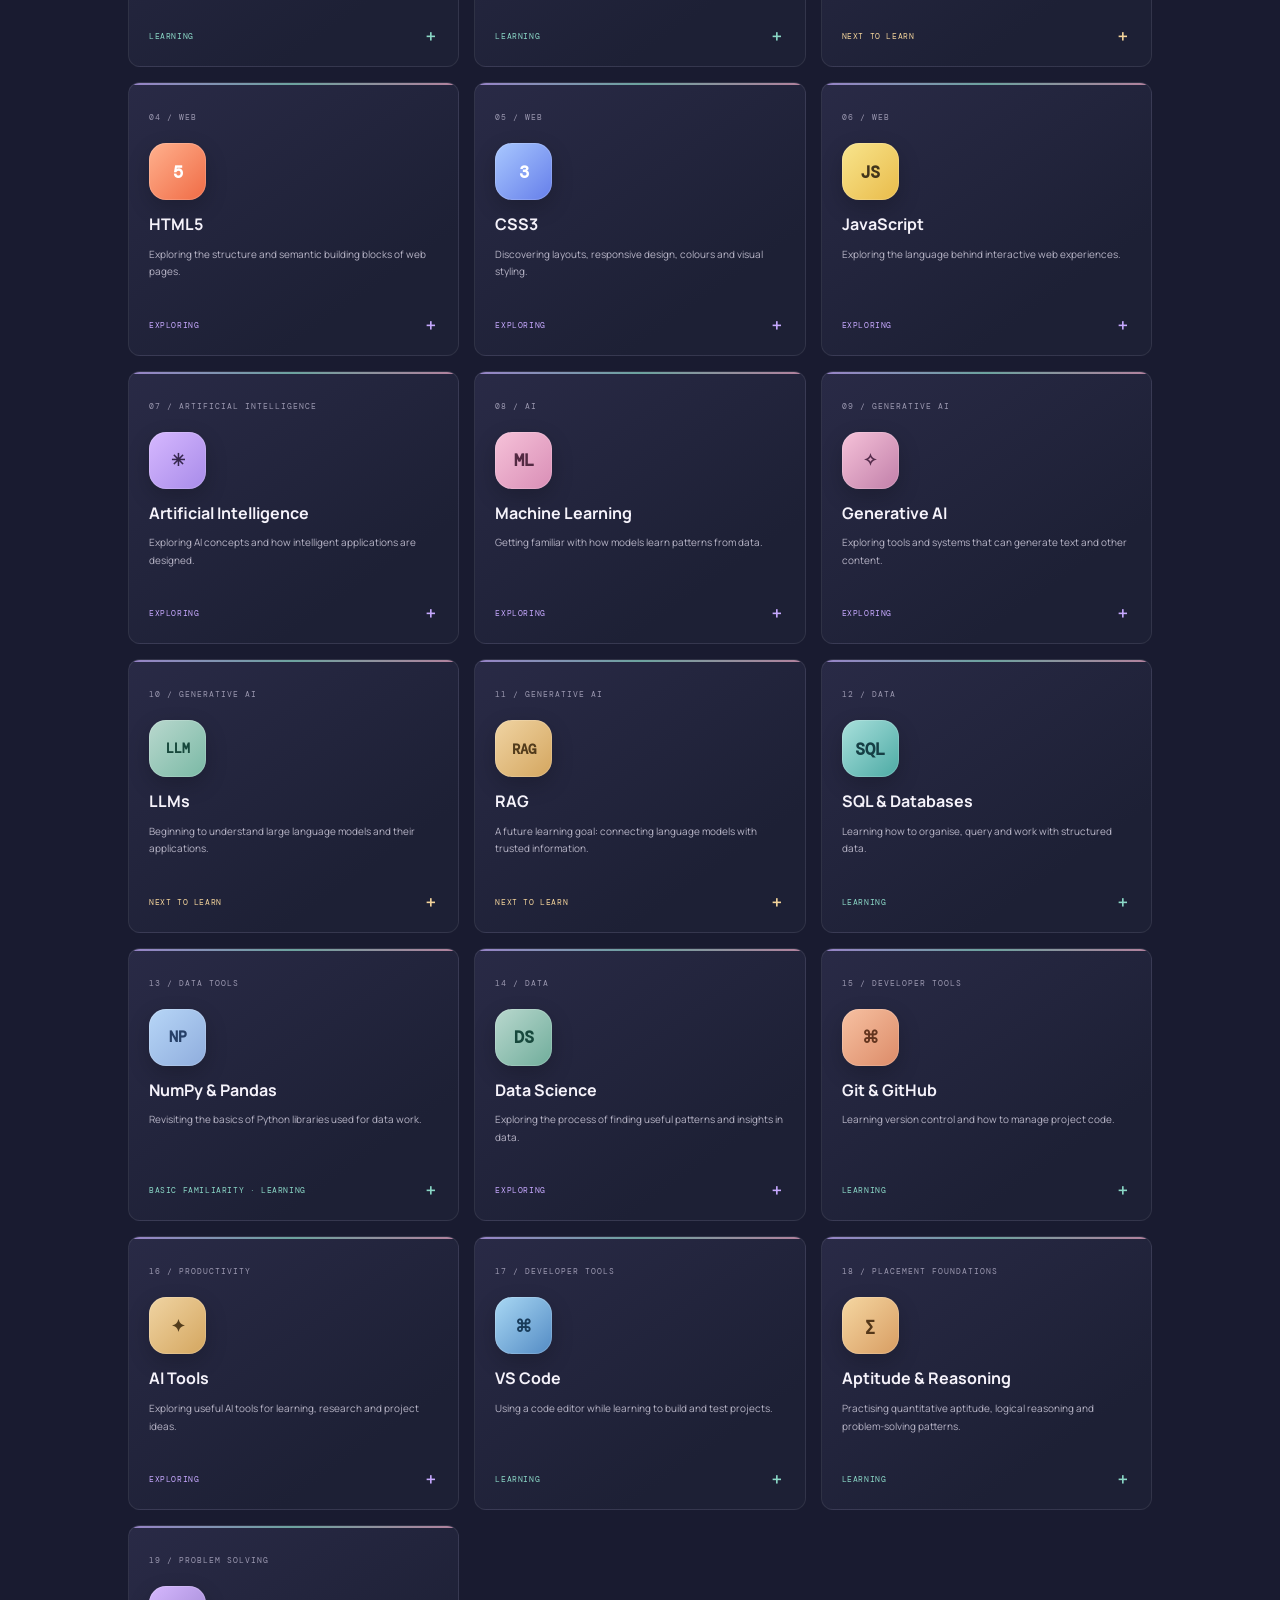
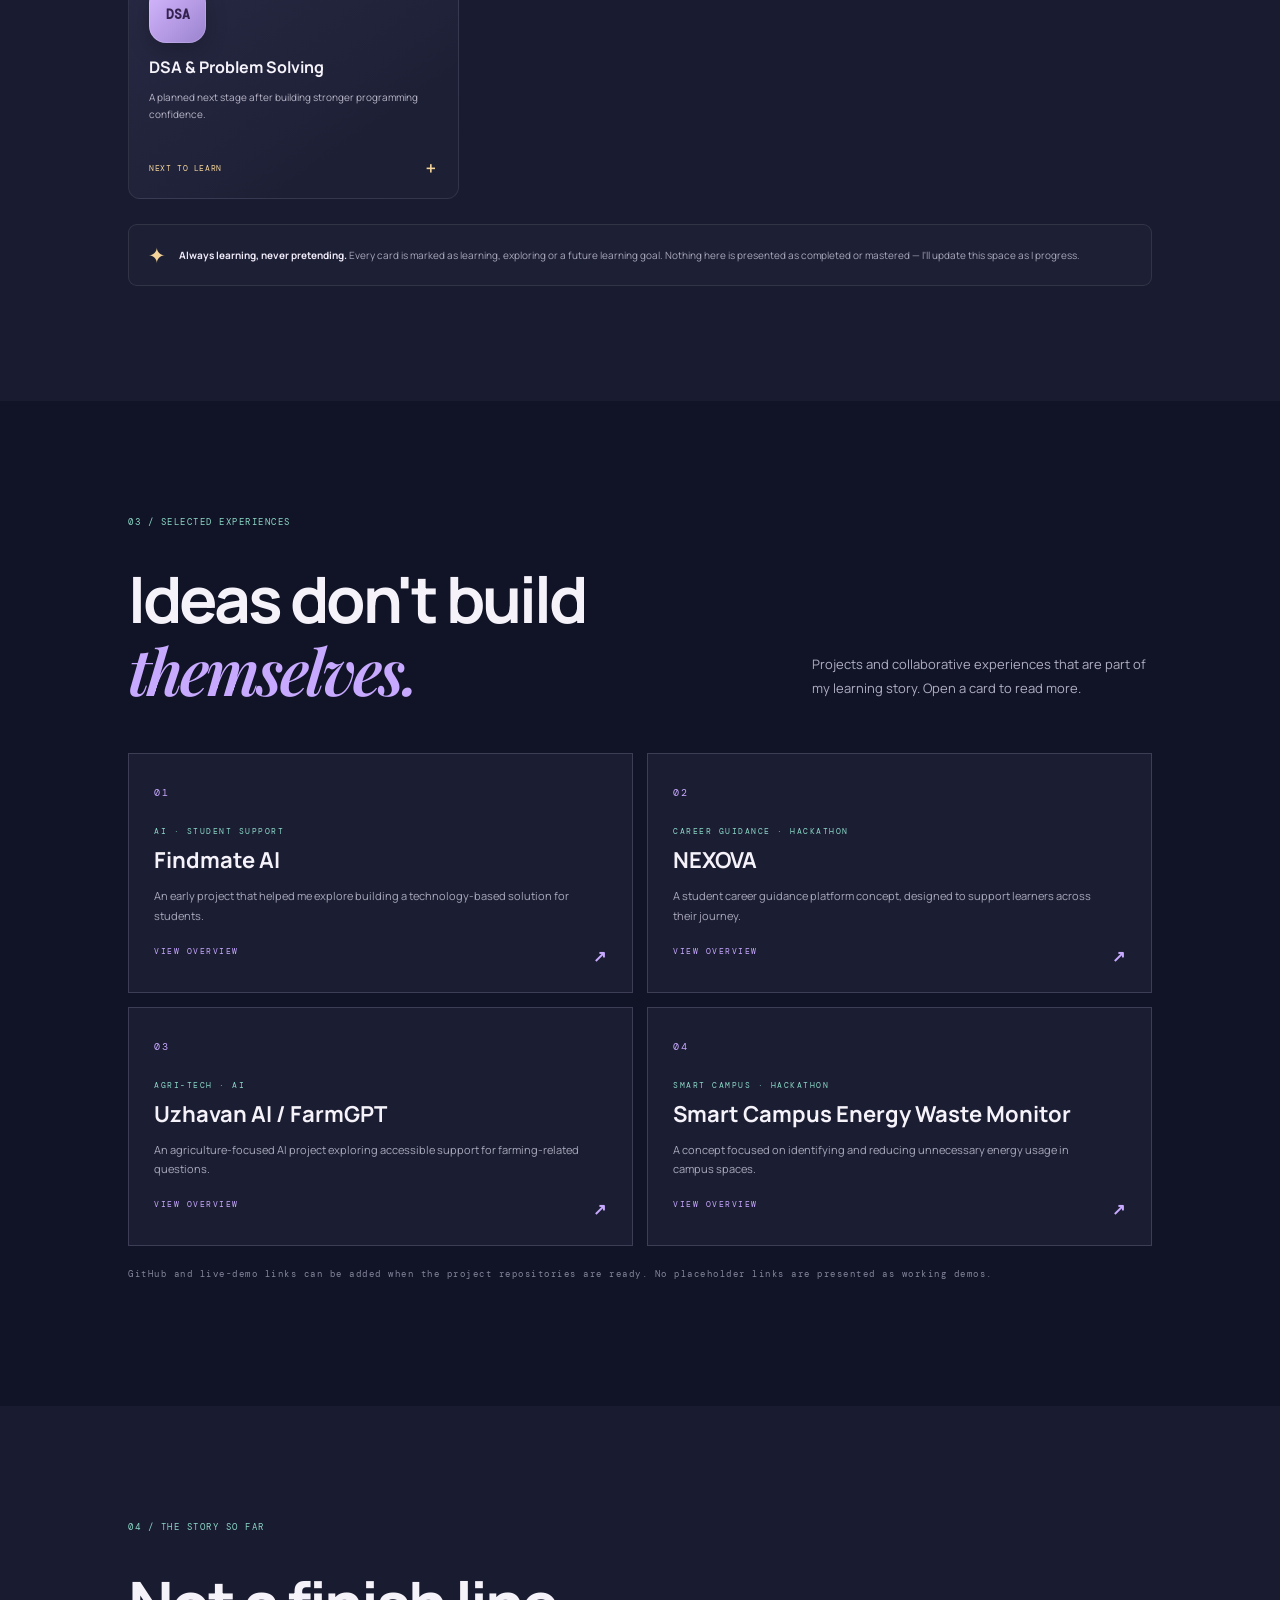
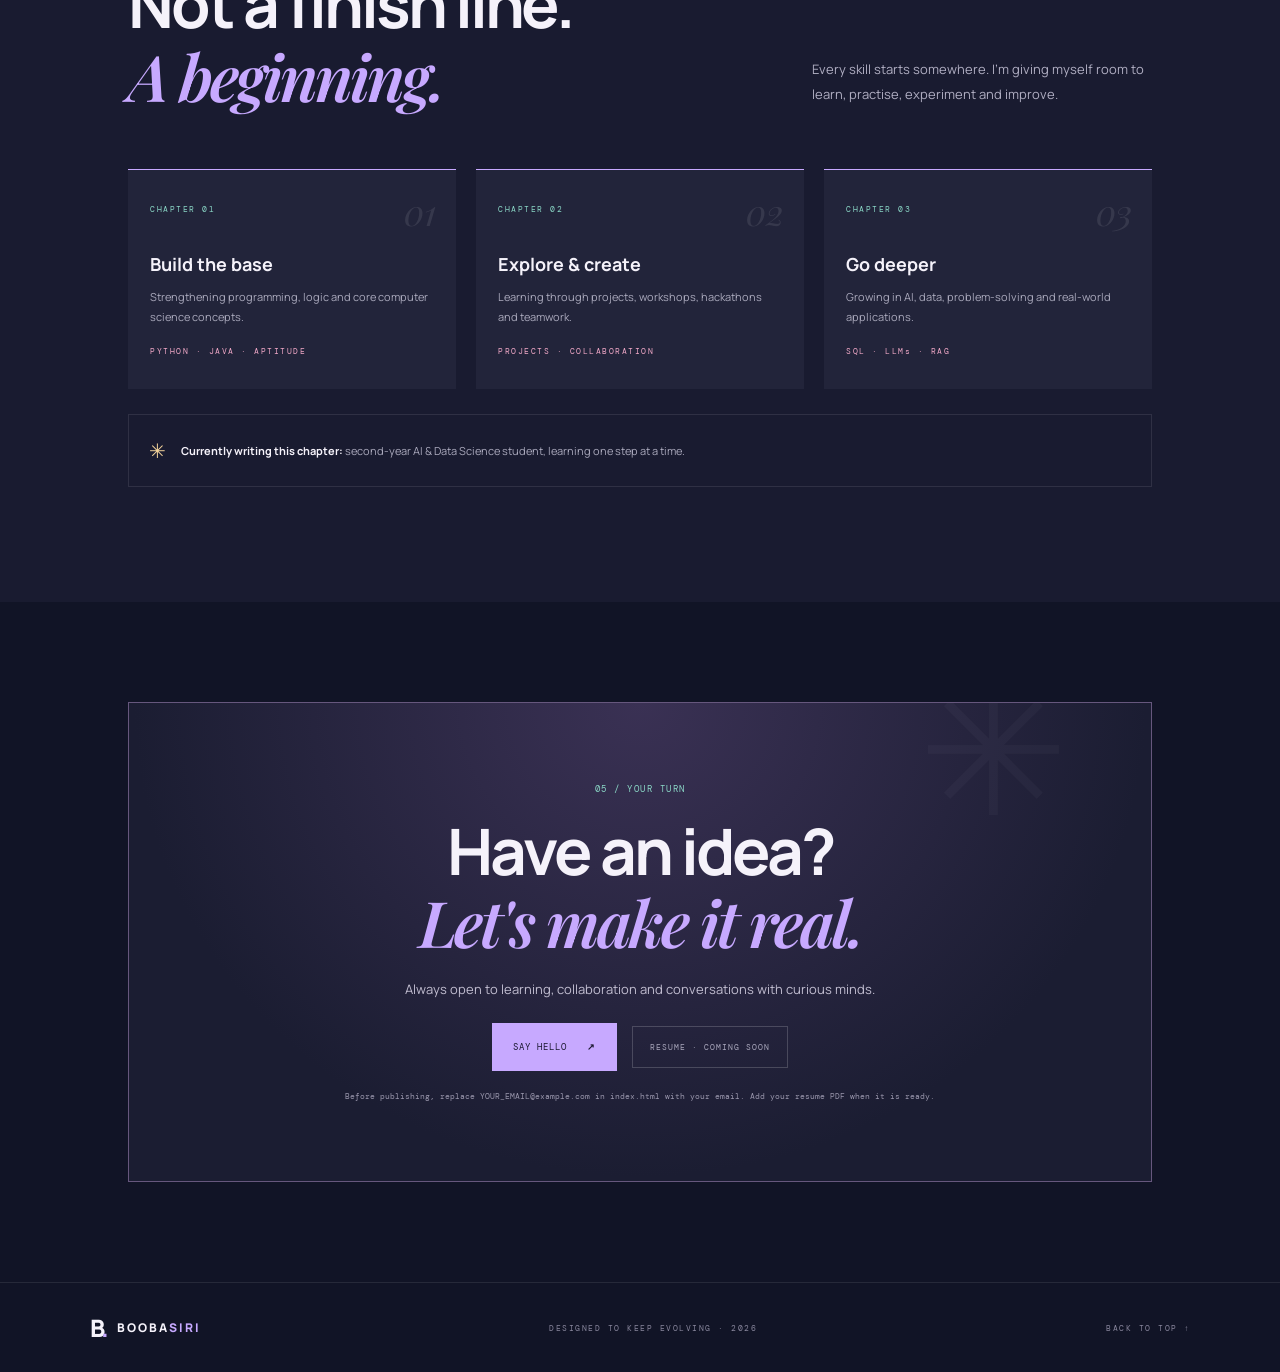
==== commit ac14e2ab: "Fix portfolio image and update files" ====
--- a/index.html
+++ b/index.html
@@ -1,55 +1,268 @@
+
 <!DOCTYPE html>
 <html lang="en">
 <head>
-  <meta charset="UTF-8"><meta name="viewport" content="width=device-width, initial-scale=1.0">
-  <meta name="theme-color" content="#111426"><meta name="description" content="Booba Siri — AI & Data Science student, curious creator and lifelong learner.">
+  <meta charset="UTF-8">
+  <meta name="viewport" content="width=device-width, initial-scale=1.0">
+  <meta name="theme-color" content="#111426">
+  <meta name="description" content="Booba Siri — AI & Data Science student, curious creator and lifelong learner.">
   <title>BOOBASIRI — Portfolio</title>
-  <link rel="preconnect" href="https://fonts.googleapis.com"><link rel="preconnect" href="https://fonts.gstatic.com" crossorigin>
+
+  <link rel="preconnect" href="https://fonts.googleapis.com">
+  <link rel="preconnect" href="https://fonts.gstatic.com" crossorigin>
   <link href="https://fonts.googleapis.com/css2?family=DM+Mono:wght@400;500&family=Manrope:wght@400;500;600;700;800&family=Playfair+Display:ital,wght@0,600;0,700;1,600;1,700&display=swap" rel="stylesheet">
+
   <link rel="stylesheet" href="style.css">
 </head>
+
 <body>
-  <div class="ambient ambient-one" aria-hidden="true"></div><div class="ambient ambient-two" aria-hidden="true"></div>
-  <div class="noise" aria-hidden="true"></div><div class="cursor-glow" aria-hidden="true"></div><div class="particle-field" id="particleField" aria-hidden="true"></div>
+
+  <div class="ambient ambient-one" aria-hidden="true"></div>
+  <div class="ambient ambient-two" aria-hidden="true"></div>
+  <div class="noise" aria-hidden="true"></div>
+  <div class="cursor-glow" aria-hidden="true"></div>
+  <div class="particle-field" id="particleField" aria-hidden="true"></div>
+
   <a class="skip-link" href="#main">Skip to content</a>
+
   <header class="topbar">
-    <a class="wordmark" href="#home" aria-label="Booba Siri home"><span class="logo">B<span>.</span></span><span>BOOBA<span class="accent-word">SIRI</span></span></a>
+    <a class="wordmark" href="#home" aria-label="Booba Siri home">
+      <span class="logo">B<span>.</span></span>
+      <span>BOOBA<span class="accent-word">SIRI</span></span>
+    </a>
+
     <button class="menu-toggle" aria-label="Open navigation" aria-expanded="false">☰</button>
-    <nav class="nav-links" aria-label="Main navigation"><a href="#about">ABOUT</a><a href="#skills">EXPLORING</a><a href="#work">PROJECTS</a><a href="#journey">JOURNEY</a><a class="nav-cta" href="#contact">LET'S CONNECT <span>↗</span></a></nav>
+
+    <nav class="nav-links" aria-label="Main navigation">
+      <a href="#about">ABOUT</a>
+      <a href="#skills">EXPLORING</a>
+      <a href="#work">PROJECTS</a>
+      <a href="#journey">JOURNEY</a>
+      <a class="nav-cta" href="#contact">LET'S CONNECT <span>↗</span></a>
+    </nav>
   </header>
+
   <main id="main">
+
+    <!-- HERO SECTION -->
     <section class="hero" id="home">
       <div class="hero-grid" aria-hidden="true"></div>
+
       <div class="hero-copy">
-        <div class="eyebrow"><span class="live-dot"></span> PERSONAL PORTFOLIO <span class="eyebrow-line"></span> 2026</div>
+        <div class="eyebrow">
+          <span class="live-dot"></span>
+          PERSONAL PORTFOLIO
+          <span class="eyebrow-line"></span>
+          2026
+        </div>
+
         <p class="hero-pre">HELLO, WORLD. I'M</p>
-        <h1 class="swing-title" aria-label="Booba Siri"><span>B</span><span>O</span><span>O</span><span>B</span><span>A</span><i></i><span>S</span><span>I</span><span>R</span><span>I</span><span class="period">.</span></h1>
-        <p class="hero-description">An AI &amp; Data Science student with a curious mind, a builder's spirit, and a passion for what technology can make possible.</p>
-        <div class="hero-buttons"><a class="btn btn-primary" href="#work">EXPLORE MY WORLD <b>↗</b></a><button class="btn btn-ghost" id="introJump">▶ MEET BOOBA SIRI</button></div>
-        <div class="hero-bottom"><span>SCROLL TO DISCOVER</span><span class="scroll-line"></span><span class="hero-location">ERODE · INDIA</span></div>
-      </div>
-      <div class="hero-portrait"><div class="portrait-ring ring-one"></div><div class="portrait-ring ring-two"></div><div class="portrait-card"><img src="assets/booba-siri.jpg" alt="Portrait of Booba Siri"><div class="portrait-caption"><span>THE PERSON BEHIND THE IDEAS</span><strong>BOOBA SIRI <b>↗</b></strong></div></div><div class="float-chip chip-one">✦ AI &amp; DATA SCIENCE</div><div class="float-chip chip-two"><span class="live-dot"></span> ALWAYS IN PROGRESS</div><div class="orbit-star">✳</div></div>
+
+        <h1 class="swing-title" aria-label="Booba Siri">
+          <span>B</span><span>O</span><span>O</span><span>B</span><span>A</span>
+          <i></i>
+          <span>S</span><span>I</span><span>R</span><span>I</span>
+          <span class="period">.</span>
+        </h1>
+
+        <p class="hero-description">
+          An AI &amp; Data Science student with a curious mind,
+          a builder's spirit, and a passion for what technology
+          can make possible.
+        </p>
+
+        <div class="hero-buttons">
+          <a class="btn btn-primary" href="#work">EXPLORE MY WORLD <b>↗</b></a>
+          <button class="btn btn-ghost" id="introJump">▶ MEET BOOBA SIRI</button>
+        </div>
+
+        <div class="hero-bottom">
+          <span>SCROLL TO DISCOVER</span>
+          <span class="scroll-line"></span>
+          <span class="hero-location">ERODE · INDIA</span>
+        </div>
+      </div>
+
+      <div class="hero-portrait">
+        <div class="portrait-ring ring-one"></div>
+        <div class="portrait-ring ring-two"></div>
+
+        <div class="portrait-card">
+          <img src="public/assets/booba-siri.jpg" alt="Portrait of Booba Siri">
+          <div class="portrait-caption">
+            <span>THE PERSON BEHIND THE IDEAS</span>
+            <strong>BOOBA SIRI <b>↗</b></strong>
+          </div>
+        </div>
+
+        <div class="float-chip chip-one">✦ AI &amp; DATA SCIENCE</div>
+        <div class="float-chip chip-two">
+          <span class="live-dot"></span> ALWAYS IN PROGRESS
+        </div>
+        <div class="orbit-star">✳</div>
+      </div>
+
       <div class="hero-index">01 — INTRODUCTION</div>
     </section>
-    <section class="ticker" aria-label="Personal values"><div class="ticker-track"><span>CURIOUS BY NATURE</span><b>✳</b><span>CREATIVE BY CHOICE</span><b>✳</b><span>BUILDING WITH PURPOSE</span><b>✳</b><span>LEARNING EVERY DAY</span><b>✳</b><span>CURIOUS BY NATURE</span><b>✳</b><span>CREATIVE BY CHOICE</span><b>✳</b></div></section>
-
-    <section class="intro-section section" id="intro"><div class="section-label">00 / A QUICK INTRODUCTION</div><div class="intro-layout">
-      <div class="intro-copy"><p class="overline">PRESS PLAY. GET TO KNOW ME.</p><h2>A little voice.<br><em>A big vision.</em></h2><p class="section-desc">A short introduction from my digital corner of the internet. Choose a voice and let me introduce myself.</p>
-        <div class="voice-controls"><button class="play-button" id="playIntro" aria-label="Play introduction">▶</button><div class="voice-meta"><strong id="voiceStatus" aria-live="polite">PLAY MY INTRO</strong><span>VOICE INTRODUCTION · ENGLISH</span></div><button class="pause-button" id="pauseIntro" aria-label="Pause introduction" disabled>Ⅱ</button><button class="stop-button" id="stopIntro">STOP</button></div>
-        <label class="voice-select-label" for="voiceSelect">CHOOSE A VOICE</label><select id="voiceSelect" class="voice-select"><option value="auto">Best available English voice</option></select>
-        <p class="voice-note">The browser uses voices installed on your device. A female-sounding English voice is preferred when one is available.</p>
-      </div>
-      <div class="video-stage" id="videoStage"><div class="stage-top"><span>BOOBASIRI / INTRO FILM</span><span class="rec"><i></i> <span id="stageState">READY</span></span></div><div class="stage-person"><div class="stage-halo"></div><img src="assets/booba-siri.jpg" alt="Booba Siri"><div class="sound-bars" id="soundBars" aria-hidden="true"><i></i><i></i><i></i><i></i><i></i><i></i><i></i></div><span class="stage-spark">✦</span></div><div class="stage-caption"><span>01 / WHO AM I?</span><strong id="spokenCaption">“Hello! I'm Booba Siri.”</strong></div><div class="stage-progress"><span id="voiceProgress"></span></div></div>
-    </div></section>
-
-    <section class="about-section section" id="about"><div class="section-label">01 / THE HUMAN BEHIND THE SCREEN</div><div class="about-grid"><h2>Not here to<br>fit in. Here to<br><em>figure it out.</em></h2><div class="about-copy"><p class="big">I'm Booba Siri, a second-year B.Tech student in <strong>Artificial Intelligence and Data Science</strong> at Velalar College of Engineering and Technology.</p><p>I'm building my foundations in programming, exploring AI, and learning by creating. I enjoy turning ideas into projects, asking questions, and growing a little more confident with every challenge.</p><div class="stats"><div><strong>02</strong><span>YEAR</span></div><div><strong>AI<span>+</span>DS</strong><span>MY DOMAIN</span></div><div><strong>∞</strong><span>CURIOSITY</span></div></div></div></div></section>
-
+
+    <!-- TICKER -->
+    <section class="ticker" aria-label="Personal values">
+      <div class="ticker-track">
+        <span>CURIOUS BY NATURE</span><b>✳</b>
+        <span>CREATIVE BY CHOICE</span><b>✳</b>
+        <span>BUILDING WITH PURPOSE</span><b>✳</b>
+        <span>LEARNING EVERY DAY</span><b>✳</b>
+        <span>CURIOUS BY NATURE</span><b>✳</b>
+        <span>CREATIVE BY CHOICE</span><b>✳</b>
+      </div>
+    </section>
+
+    <!-- INTRODUCTION -->
+    <section class="intro-section section" id="intro">
+      <div class="section-label">00 / A QUICK INTRODUCTION</div>
+
+      <div class="intro-layout">
+        <div class="intro-copy">
+          <p class="overline">PRESS PLAY. GET TO KNOW ME.</p>
+
+          <h2>A little voice.<br><em>A big vision.</em></h2>
+
+          <p class="section-desc">
+            A short introduction from my digital corner of the internet.
+            Choose a voice and let me introduce myself.
+          </p>
+
+          <div class="voice-controls">
+            <button class="play-button" id="playIntro" aria-label="Play introduction">▶</button>
+
+            <div class="voice-meta">
+              <strong id="voiceStatus" aria-live="polite">PLAY MY INTRO</strong>
+              <span>VOICE INTRODUCTION · ENGLISH</span>
+            </div>
+
+            <button class="pause-button" id="pauseIntro" aria-label="Pause introduction" disabled>Ⅱ</button>
+            <button class="stop-button" id="stopIntro">STOP</button>
+          </div>
+
+          <label class="voice-select-label" for="voiceSelect">CHOOSE A VOICE</label>
+
+          <select id="voiceSelect" class="voice-select">
+            <option value="auto">Best available English voice</option>
+          </select>
+
+          <p class="voice-note">
+            The browser uses voices installed on your device.
+            A female-sounding English voice is preferred when one is available.
+          </p>
+        </div>
+
+        <!-- SINGLE CLEAN VIDEO STAGE -->
+        <div class="video-stage" id="videoStage">
+          <div class="stage-top">
+            <span>BOOBASIRI / INTRO FILM</span>
+            <span class="rec"><i></i> <span id="stageState">READY</span></span>
+          </div>
+
+          <div class="stage-person">
+            <div class="stage-halo"></div>
+
+            <img src="public/assets/booba-siri.jpg" alt="Booba Siri introduction portrait">
+
+            <div class="sound-bars" id="soundBars" aria-hidden="true">
+              <i></i><i></i><i></i><i></i><i></i><i></i><i></i>
+            </div>
+
+            <span class="stage-spark">✦</span>
+          </div>
+
+          <div class="stage-caption">
+            <span>01 / WHO AM I?</span>
+            <strong id="spokenCaption">“Hello! I'm Booba Siri.”</strong>
+          </div>
+
+          <div class="stage-progress">
+            <span id="voiceProgress"></span>
+          </div>
+        </div>
+      </div>
+    </section>
+
+    <!-- ABOUT -->
+    <section class="about-section section" id="about">
+      <div class="section-label">01 / THE HUMAN BEHIND THE SCREEN</div>
+
+      <div class="about-grid">
+        <h2>Not here to<br>fit in. Here to<br><em>figure it out.</em></h2>
+
+        <div class="about-copy">
+          <p class="big">
+            I'm Booba Siri, a second-year B.Tech student in
+            <strong>Artificial Intelligence and Data Science</strong>
+            at Velalar College of Engineering and Technology.
+          </p>
+
+          <p>
+            I'm building my foundations in programming, exploring AI,
+            and learning by creating. I enjoy turning ideas into projects,
+            asking questions, and growing a little more confident
+            with every challenge.
+          </p>
+
+          <div class="stats">
+            <div><strong>02</strong><span>YEAR</span></div>
+            <div><strong>AI<span>+</span>DS</strong><span>MY DOMAIN</span></div>
+            <div><strong>∞</strong><span>CURIOSITY</span></div>
+          </div>
+        </div>
+      </div>
+    </section>
+
+    <!-- SKILLS -->
     <section class="skills-section section" id="skills">
       <div class="section-label">02 / MY SKILL UNIVERSE</div>
-      <div class="section-head"><h2>Curious today.<br><em>Growing every day.</em></h2><p>A visual map of the technologies and concepts I'm exploring. Filter a learning path, search a topic, or tap a card to see what I'm working towards.</p></div>
-      <div class="skill-explorer-intro"><div class="skill-orbit-art" aria-hidden="true"><span class="orbit orbit-a"></span><span class="orbit orbit-b"></span><span class="orbit-core">✳</span><i class="orbit-dot dot-a">&lt;/&gt;</i><i class="orbit-dot dot-b">AI</i><i class="orbit-dot dot-c">Py</i></div><div class="skill-intro-copy"><span class="skill-kicker">MY LEARNING MAP</span><h3>Every skill has a starting point.</h3><p>I'm a student in progress — these are learning goals, not completed certifications or expert-level claims.</p><div class="learning-legend"><span><i class="legend-dot learning"></i> Learning</span><span><i class="legend-dot exploring"></i> Exploring</span><span><i class="legend-dot next"></i> Next to learn</span></div></div></div>
+
+      <div class="section-head">
+        <h2>Curious today.<br><em>Growing every day.</em></h2>
+        <p>
+          A visual map of the technologies and concepts I'm exploring.
+          Filter a learning path, search a topic, or tap a card to see
+          what I'm working towards.
+        </p>
+      </div>
+
+      <div class="skill-explorer-intro">
+        <div class="skill-orbit-art" aria-hidden="true">
+          <span class="orbit orbit-a"></span>
+          <span class="orbit orbit-b"></span>
+          <span class="orbit-core">✳</span>
+          <i class="orbit-dot dot-a">&lt;/&gt;</i>
+          <i class="orbit-dot dot-b">AI</i>
+          <i class="orbit-dot dot-c">Py</i>
+        </div>
+
+        <div class="skill-intro-copy">
+          <span class="skill-kicker">MY LEARNING MAP</span>
+          <h3>Every skill has a starting point.</h3>
+          <p>
+            I'm a student in progress — these are learning goals,
+            not completed certifications or expert-level claims.
+          </p>
+
+          <div class="learning-legend">
+            <span><i class="legend-dot learning"></i> Learning</span>
+            <span><i class="legend-dot exploring"></i> Exploring</span>
+            <span><i class="legend-dot next"></i> Next to learn</span>
+          </div>
+        </div>
+      </div>
+
       <div class="skill-control-panel">
-        <div class="skill-search-wrap"><span aria-hidden="true">⌕</span><input id="skillSearch" type="search" placeholder="Search a skill... e.g. Python, RAG, HTML" aria-label="Search skills"><kbd>⌘ K</kbd></div>
+        <div class="skill-search-wrap">
+          <span aria-hidden="true">⌕</span>
+          <input id="skillSearch" type="search" placeholder="Search a skill... e.g. Python, RAG, HTML" aria-label="Search skills">
+          <kbd>⌘ K</kbd>
+        </div>
+
         <div class="skills-toolbar" role="group" aria-label="Filter learning paths">
           <button class="skill-filter active" data-filter="all" aria-pressed="true">✦ All paths <span>19</span></button>
           <button class="skill-filter" data-filter="programming" aria-pressed="false">⌘ Programming</button>
@@ -59,45 +272,481 @@
           <button class="skill-filter" data-filter="tools" aria-pressed="false">⚙ Tools</button>
           <button class="skill-filter" data-filter="foundations" aria-pressed="false">◎ Foundations</button>
         </div>
-        <div class="skill-results-line"><span id="skillResultCount" aria-live="polite">19 learning topics</span><span>SELECT A CARD TO EXPLORE <b>↘</b></span></div>
-      </div>
+
+        <div class="skill-results-line">
+          <span id="skillResultCount" aria-live="polite">19 learning topics</span>
+          <span>SELECT A CARD TO EXPLORE <b>↘</b></span>
+        </div>
+      </div>
+
       <div class="skill-grid skill-grid-rich" id="skillGrid">
-        <details class="skill-card skill-card-rich" data-category="programming" data-search="python programming coding logic"><summary><span class="skill-no">01 / PROGRAMMING</span><span class="skill-icon logo-python">Py</span><h3>Python</h3><p>Strengthening coding basics, logic and beginner problem-solving.</p><span class="skill-state status-learning">LEARNING <b>＋</b></span></summary><div class="skill-more"><strong>My learning focus</strong><div class="skill-tags"><i>Variables &amp; loops</i><i>Functions</i><i>Lists &amp; strings</i><i>Problem solving</i></div><p class="skill-next">Next step: build confidence through small coding exercises.</p></div></details>
-        <details class="skill-card skill-card-rich" data-category="programming" data-search="java oop programming"><summary><span class="skill-no">02 / PROGRAMMING</span><span class="skill-icon logo-java">J</span><h3>Java</h3><p>Building familiarity with Java syntax and object-oriented concepts.</p><span class="skill-state status-learning">LEARNING <b>＋</b></span></summary><div class="skill-more"><strong>My learning focus</strong><div class="skill-tags"><i>OOP</i><i>Arrays</i><i>Classes &amp; objects</i><i>Inheritance</i><i>Exceptions</i></div><p class="skill-next">Next step: practise complete programs and test cases.</p></div></details>
-        <details class="skill-card skill-card-rich" data-category="programming" data-search="c cpp c++ programming"><summary><span class="skill-no">03 / PROGRAMMING</span><span class="skill-icon logo-cpp">C++</span><h3>C / C++</h3><p>A future learning area for strengthening programming fundamentals.</p><span class="skill-state status-next">NEXT TO LEARN <b>＋</b></span></summary><div class="skill-more"><strong>Planned learning path</strong><div class="skill-tags"><i>Syntax</i><i>Conditions &amp; loops</i><i>Functions</i><i>Arrays</i></div><p class="skill-next">A future addition to my programming foundations.</p></div></details>
-        <details class="skill-card skill-card-rich" data-category="web" data-search="html html5 web development"><summary><span class="skill-no">04 / WEB</span><span class="skill-icon logo-html">5</span><h3>HTML5</h3><p>Exploring the structure and semantic building blocks of web pages.</p><span class="skill-state status-exploring">EXPLORING <b>＋</b></span></summary><div class="skill-more"><strong>My learning focus</strong><div class="skill-tags"><i>Page structure</i><i>Semantic tags</i><i>Forms</i><i>Accessibility</i></div><p class="skill-next">Next step: understand how accessible pages are structured.</p></div></details>
-        <details class="skill-card skill-card-rich" data-category="web" data-search="css css3 responsive design"><summary><span class="skill-no">05 / WEB</span><span class="skill-icon logo-css">3</span><h3>CSS3</h3><p>Discovering layouts, responsive design, colours and visual styling.</p><span class="skill-state status-exploring">EXPLORING <b>＋</b></span></summary><div class="skill-more"><strong>My learning focus</strong><div class="skill-tags"><i>Flexbox &amp; Grid</i><i>Responsive UI</i><i>Animations</i><i>Layouts</i></div><p class="skill-next">Next step: practise responsive layouts and reusable styles.</p></div></details>
-        <details class="skill-card skill-card-rich" data-category="web" data-search="javascript js web interaction"><summary><span class="skill-no">06 / WEB</span><span class="skill-icon logo-js">JS</span><h3>JavaScript</h3><p>Exploring the language behind interactive web experiences.</p><span class="skill-state status-exploring">EXPLORING <b>＋</b></span></summary><div class="skill-more"><strong>My learning focus</strong><div class="skill-tags"><i>Variables</i><i>Functions</i><i>DOM basics</i><i>Events</i></div><p class="skill-next">Next step: make simple web pages respond to user actions.</p></div></details>
-        <details class="skill-card skill-card-rich" data-category="ai" data-search="artificial intelligence ai"><summary><span class="skill-no">07 / ARTIFICIAL INTELLIGENCE</span><span class="skill-icon logo-ai">✳</span><h3>Artificial Intelligence</h3><p>Exploring AI concepts and how intelligent applications are designed.</p><span class="skill-state status-exploring">EXPLORING <b>＋</b></span></summary><div class="skill-more"><strong>Areas I'm curious about</strong><div class="skill-tags"><i>AI fundamentals</i><i>Use cases</i><i>Responsible AI</i><i>AI applications</i></div><p class="skill-next">Next step: connect concepts with beginner-friendly projects.</p></div></details>
-        <details class="skill-card skill-card-rich" data-category="ai" data-search="machine learning ml"><summary><span class="skill-no">08 / AI</span><span class="skill-icon logo-ml">ML</span><h3>Machine Learning</h3><p>Getting familiar with how models learn patterns from data.</p><span class="skill-state status-exploring">EXPLORING <b>＋</b></span></summary><div class="skill-more"><strong>Areas I'm curious about</strong><div class="skill-tags"><i>Data &amp; features</i><i>Model basics</i><i>Training</i><i>Evaluation</i></div><p class="skill-next">Next step: strengthen maths and data foundations before deeper practice.</p></div></details>
-        <details class="skill-card skill-card-rich" data-category="ai" data-search="generative ai genai"><summary><span class="skill-no">09 / GENERATIVE AI</span><span class="skill-icon logo-genai">✧</span><h3>Generative AI</h3><p>Exploring tools and systems that can generate text and other content.</p><span class="skill-state status-exploring">EXPLORING <b>＋</b></span></summary><div class="skill-more"><strong>Areas I'm curious about</strong><div class="skill-tags"><i>Generative models</i><i>Prompt basics</i><i>Use cases</i><i>Limitations</i></div><p class="skill-next">Next step: learn how to use generative tools thoughtfully.</p></div></details>
-        <details class="skill-card skill-card-rich" data-category="ai" data-search="large language models llm"><summary><span class="skill-no">10 / GENERATIVE AI</span><span class="skill-icon logo-llm">LLM</span><h3>LLMs</h3><p>Beginning to understand large language models and their applications.</p><span class="skill-state status-next">NEXT TO LEARN <b>＋</b></span></summary><div class="skill-more"><strong>Planned learning path</strong><div class="skill-tags"><i>Tokens</i><i>Context windows</i><i>Embeddings</i><i>Model basics</i></div><p class="skill-next">A future focus after strengthening programming and AI basics.</p></div></details>
-        <details class="skill-card skill-card-rich" data-category="ai" data-search="rag retrieval augmented generation"><summary><span class="skill-no">11 / GENERATIVE AI</span><span class="skill-icon logo-rag">RAG</span><h3>RAG</h3><p>A future learning goal: connecting language models with trusted information.</p><span class="skill-state status-next">NEXT TO LEARN <b>＋</b></span></summary><div class="skill-more"><strong>Planned learning path</strong><div class="skill-tags"><i>Knowledge sources</i><i>Embeddings</i><i>Retrieval</i><i>Generation</i></div><p class="skill-next">I'll explore this after understanding LLM fundamentals.</p></div></details>
-        <details class="skill-card skill-card-rich" data-category="data" data-search="sql database queries"><summary><span class="skill-no">12 / DATA</span><span class="skill-icon logo-sql">SQL</span><h3>SQL &amp; Databases</h3><p>Learning how to organise, query and work with structured data.</p><span class="skill-state status-learning">LEARNING <b>＋</b></span></summary><div class="skill-more"><strong>My learning focus</strong><div class="skill-tags"><i>SELECT queries</i><i>Filtering</i><i>Joins</i><i>CRUD</i></div><p class="skill-next">Next step: practise queries with sample databases.</p></div></details>
-        <details class="skill-card skill-card-rich" data-category="data" data-search="numpy pandas python data analysis"><summary><span class="skill-no">13 / DATA TOOLS</span><span class="skill-icon logo-data">NP</span><h3>NumPy &amp; Pandas</h3><p>Revisiting the basics of Python libraries used for data work.</p><span class="skill-state status-learning">BASIC FAMILIARITY · LEARNING <b>＋</b></span></summary><div class="skill-more"><strong>My learning focus</strong><div class="skill-tags"><i>Arrays</i><i>DataFrames</i><i>Data handling</i><i>Basic operations</i></div><p class="skill-next">Next step: practise small data-cleaning exercises.</p></div></details>
-        <details class="skill-card skill-card-rich" data-category="data" data-search="data science analytics visualization"><summary><span class="skill-no">14 / DATA</span><span class="skill-icon logo-ds">DS</span><h3>Data Science</h3><p>Exploring the process of finding useful patterns and insights in data.</p><span class="skill-state status-exploring">EXPLORING <b>＋</b></span></summary><div class="skill-more"><strong>Areas I'm curious about</strong><div class="skill-tags"><i>Data collection</i><i>Cleaning</i><i>Analysis</i><i>Visualisation</i></div><p class="skill-next">Next step: strengthen statistics and Python data skills.</p></div></details>
-        <details class="skill-card skill-card-rich" data-category="tools" data-search="git github version control"><summary><span class="skill-no">15 / DEVELOPER TOOLS</span><span class="skill-icon logo-git">⌘</span><h3>Git &amp; GitHub</h3><p>Learning version control and how to manage project code.</p><span class="skill-state status-learning">LEARNING <b>＋</b></span></summary><div class="skill-more"><strong>My learning focus</strong><div class="skill-tags"><i>Repositories</i><i>Commits</i><i>Push &amp; pull</i><i>Branches</i></div><p class="skill-next">Next step: keep project work organised in repositories.</p></div></details>
-        <details class="skill-card skill-card-rich" data-category="tools" data-search="ai tools productivity"><summary><span class="skill-no">16 / PRODUCTIVITY</span><span class="skill-icon logo-tools">✦</span><h3>AI Tools</h3><p>Exploring useful AI tools for learning, research and project ideas.</p><span class="skill-state status-exploring">EXPLORING <b>＋</b></span></summary><div class="skill-more"><strong>Areas I'm exploring</strong><div class="skill-tags"><i>Research support</i><i>Study workflows</i><i>Prompting</i><i>Project ideation</i></div><p class="skill-next">Next step: evaluate tools and use them responsibly.</p></div></details>
-        <details class="skill-card skill-card-rich" data-category="tools" data-search="visual studio code vscode editor"><summary><span class="skill-no">17 / DEVELOPER TOOLS</span><span class="skill-icon logo-vscode">⌘</span><h3>VS Code</h3><p>Using a code editor while learning to build and test projects.</p><span class="skill-state status-learning">LEARNING <b>＋</b></span></summary><div class="skill-more"><strong>My learning focus</strong><div class="skill-tags"><i>Editor basics</i><i>Extensions</i><i>Run &amp; debug</i><i>Project folders</i></div><p class="skill-next">Next step: get comfortable with an efficient coding workflow.</p></div></details>
-        <details class="skill-card skill-card-rich" data-category="foundations" data-search="aptitude logical reasoning quantitative verbal placement"><summary><span class="skill-no">18 / PLACEMENT FOUNDATIONS</span><span class="skill-icon logo-aptitude">∑</span><h3>Aptitude &amp; Reasoning</h3><p>Practising quantitative aptitude, logical reasoning and problem-solving patterns.</p><span class="skill-state status-learning">LEARNING <b>＋</b></span></summary><div class="skill-more"><strong>My learning focus</strong><div class="skill-tags"><i>Numbers</i><i>Blood relations</i><i>Logical reasoning</i><i>Problem patterns</i></div><p class="skill-next">Next step: keep a small daily practice routine alongside coding.</p></div></details>
-        <details class="skill-card skill-card-rich" data-category="foundations" data-search="data structures algorithms dsa coding interview"><summary><span class="skill-no">19 / PROBLEM SOLVING</span><span class="skill-icon logo-dsa">DSA</span><h3>DSA &amp; Problem Solving</h3><p>A planned next stage after building stronger programming confidence.</p><span class="skill-state status-next">NEXT TO LEARN <b>＋</b></span></summary><div class="skill-more"><strong>Planned learning path</strong><div class="skill-tags"><i>Arrays</i><i>Strings</i><i>Searching</i><i>Sorting</i><i>Patterns</i></div><p class="skill-next">I'll build up gradually, one concept at a time.</p></div></details>
-      </div>
-      <div class="skills-empty" id="skillsEmpty" hidden><span>✧</span><strong>No matching learning topics</strong><p>Try another keyword or choose a different path.</p></div>
-      <div class="skills-footnote"><span>✦</span><p><strong>Always learning, never pretending.</strong> Every card is marked as learning, exploring or a future learning goal. Nothing here is presented as completed or mastered — I'll update this space as I progress.</p></div>
+
+        <details class="skill-card skill-card-rich" data-category="programming" data-search="python programming coding logic">
+          <summary>
+            <span class="skill-no">01 / PROGRAMMING</span>
+            <span class="skill-icon logo-python">Py</span>
+            <h3>Python</h3>
+            <p>Strengthening coding basics, logic and beginner problem-solving.</p>
+            <span class="skill-state status-learning">LEARNING <b>＋</b></span>
+          </summary>
+          <div class="skill-more">
+            <strong>My learning focus</strong>
+            <div class="skill-tags"><i>Variables &amp; loops</i><i>Functions</i><i>Lists &amp; strings</i><i>Problem solving</i></div>
+            <p class="skill-next">Next step: build confidence through small coding exercises.</p>
+          </div>
+        </details>
+
+        <details class="skill-card skill-card-rich" data-category="programming" data-search="java oop programming">
+          <summary>
+            <span class="skill-no">02 / PROGRAMMING</span>
+            <span class="skill-icon logo-java">J</span>
+            <h3>Java</h3>
+            <p>Building familiarity with Java syntax and object-oriented concepts.</p>
+            <span class="skill-state status-learning">LEARNING <b>＋</b></span>
+          </summary>
+          <div class="skill-more">
+            <strong>My learning focus</strong>
+            <div class="skill-tags"><i>OOP</i><i>Arrays</i><i>Classes &amp; objects</i><i>Inheritance</i><i>Exceptions</i></div>
+            <p class="skill-next">Next step: practise complete programs and test cases.</p>
+          </div>
+        </details>
+
+        <details class="skill-card skill-card-rich" data-category="programming" data-search="c cpp c++ programming">
+          <summary>
+            <span class="skill-no">03 / PROGRAMMING</span>
+            <span class="skill-icon logo-cpp">C++</span>
+            <h3>C / C++</h3>
+            <p>A future learning area for strengthening programming fundamentals.</p>
+            <span class="skill-state status-next">NEXT TO LEARN <b>＋</b></span>
+          </summary>
+          <div class="skill-more">
+            <strong>Planned learning path</strong>
+            <div class="skill-tags"><i>Syntax</i><i>Conditions &amp; loops</i><i>Functions</i><i>Arrays</i></div>
+            <p class="skill-next">A future addition to my programming foundations.</p>
+          </div>
+        </details>
+
+        <details class="skill-card skill-card-rich" data-category="web" data-search="html html5 web development">
+          <summary>
+            <span class="skill-no">04 / WEB</span>
+            <span class="skill-icon logo-html">5</span>
+            <h3>HTML5</h3>
+            <p>Exploring the structure and semantic building blocks of web pages.</p>
+            <span class="skill-state status-exploring">EXPLORING <b>＋</b></span>
+          </summary>
+          <div class="skill-more">
+            <strong>My learning focus</strong>
+            <div class="skill-tags"><i>Page structure</i><i>Semantic tags</i><i>Forms</i><i>Accessibility</i></div>
+            <p class="skill-next">Next step: understand how accessible pages are structured.</p>
+          </div>
+        </details>
+
+        <details class="skill-card skill-card-rich" data-category="web" data-search="css css3 responsive design">
+          <summary>
+            <span class="skill-no">05 / WEB</span>
+            <span class="skill-icon logo-css">3</span>
+            <h3>CSS3</h3>
+            <p>Discovering layouts, responsive design, colours and visual styling.</p>
+            <span class="skill-state status-exploring">EXPLORING <b>＋</b></span>
+          </summary>
+          <div class="skill-more">
+            <strong>My learning focus</strong>
+            <div class="skill-tags"><i>Flexbox &amp; Grid</i><i>Responsive UI</i><i>Animations</i><i>Layouts</i></div>
+            <p class="skill-next">Next step: practise responsive layouts and reusable styles.</p>
+          </div>
+        </details>
+
+        <details class="skill-card skill-card-rich" data-category="web" data-search="javascript js web interaction">
+          <summary>
+            <span class="skill-no">06 / WEB</span>
+            <span class="skill-icon logo-js">JS</span>
+            <h3>JavaScript</h3>
+            <p>Exploring the language behind interactive web experiences.</p>
+            <span class="skill-state status-exploring">EXPLORING <b>＋</b></span>
+          </summary>
+          <div class="skill-more">
+            <strong>My learning focus</strong>
+            <div class="skill-tags"><i>Variables</i><i>Functions</i><i>DOM basics</i><i>Events</i></div>
+            <p class="skill-next">Next step: make simple web pages respond to user actions.</p>
+          </div>
+        </details>
+
+        <details class="skill-card skill-card-rich" data-category="ai" data-search="artificial intelligence ai">
+          <summary>
+            <span class="skill-no">07 / ARTIFICIAL INTELLIGENCE</span>
+            <span class="skill-icon logo-ai">✳</span>
+            <h3>Artificial Intelligence</h3>
+            <p>Exploring AI concepts and how intelligent applications are designed.</p>
+            <span class="skill-state status-exploring">EXPLORING <b>＋</b></span>
+          </summary>
+          <div class="skill-more">
+            <strong>Areas I'm curious about</strong>
+            <div class="skill-tags"><i>AI fundamentals</i><i>Use cases</i><i>Responsible AI</i><i>AI applications</i></div>
+            <p class="skill-next">Next step: connect concepts with beginner-friendly projects.</p>
+          </div>
+        </details>
+
+        <details class="skill-card skill-card-rich" data-category="ai" data-search="machine learning ml">
+          <summary>
+            <span class="skill-no">08 / AI</span>
+            <span class="skill-icon logo-ml">ML</span>
+            <h3>Machine Learning</h3>
+            <p>Getting familiar with how models learn patterns from data.</p>
+            <span class="skill-state status-exploring">EXPLORING <b>＋</b></span>
+          </summary>
+          <div class="skill-more">
+            <strong>Areas I'm curious about</strong>
+            <div class="skill-tags"><i>Data &amp; features</i><i>Model basics</i><i>Training</i><i>Evaluation</i></div>
+            <p class="skill-next">Next step: strengthen maths and data foundations before deeper practice.</p>
+          </div>
+        </details>
+
+        <details class="skill-card skill-card-rich" data-category="ai" data-search="generative ai genai">
+          <summary>
+            <span class="skill-no">09 / GENERATIVE AI</span>
+            <span class="skill-icon logo-genai">✧</span>
+            <h3>Generative AI</h3>
+            <p>Exploring tools and systems that can generate text and other content.</p>
+            <span class="skill-state status-exploring">EXPLORING <b>＋</b></span>
+          </summary>
+          <div class="skill-more">
+            <strong>Areas I'm curious about</strong>
+            <div class="skill-tags"><i>Generative models</i><i>Prompt basics</i><i>Use cases</i><i>Limitations</i></div>
+            <p class="skill-next">Next step: learn how to use generative tools thoughtfully.</p>
+          </div>
+        </details>
+
+        <details class="skill-card skill-card-rich" data-category="ai" data-search="large language models llm">
+          <summary>
+            <span class="skill-no">10 / GENERATIVE AI</span>
+            <span class="skill-icon logo-llm">LLM</span>
+            <h3>LLMs</h3>
+            <p>Beginning to understand large language models and their applications.</p>
+            <span class="skill-state status-next">NEXT TO LEARN <b>＋</b></span>
+          </summary>
+          <div class="skill-more">
+            <strong>Planned learning path</strong>
+            <div class="skill-tags"><i>Tokens</i><i>Context windows</i><i>Embeddings</i><i>Model basics</i></div>
+            <p class="skill-next">A future focus after strengthening programming and AI basics.</p>
+          </div>
+        </details>
+
+        <details class="skill-card skill-card-rich" data-category="ai" data-search="rag retrieval augmented generation">
+          <summary>
+            <span class="skill-no">11 / GENERATIVE AI</span>
+            <span class="skill-icon logo-rag">RAG</span>
+            <h3>RAG</h3>
+            <p>A future learning goal: connecting language models with trusted information.</p>
+            <span class="skill-state status-next">NEXT TO LEARN <b>＋</b></span>
+          </summary>
+          <div class="skill-more">
+            <strong>Planned learning path</strong>
+            <div class="skill-tags"><i>Knowledge sources</i><i>Embeddings</i><i>Retrieval</i><i>Generation</i></div>
+            <p class="skill-next">I'll explore this after understanding LLM fundamentals.</p>
+          </div>
+        </details>
+
+        <details class="skill-card skill-card-rich" data-category="data" data-search="sql database queries">
+          <summary>
+            <span class="skill-no">12 / DATA</span>
+            <span class="skill-icon logo-sql">SQL</span>
+            <h3>SQL &amp; Databases</h3>
+            <p>Learning how to organise, query and work with structured data.</p>
+            <span class="skill-state status-learning">LEARNING <b>＋</b></span>
+          </summary>
+          <div class="skill-more">
+            <strong>My learning focus</strong>
+            <div class="skill-tags"><i>SELECT queries</i><i>Filtering</i><i>Joins</i><i>CRUD</i></div>
+            <p class="skill-next">Next step: practise queries with sample databases.</p>
+          </div>
+        </details>
+
+        <details class="skill-card skill-card-rich" data-category="data" data-search="numpy pandas python data analysis">
+          <summary>
+            <span class="skill-no">13 / DATA TOOLS</span>
+            <span class="skill-icon logo-data">NP</span>
+            <h3>NumPy &amp; Pandas</h3>
+            <p>Revisiting the basics of Python libraries used for data work.</p>
+            <span class="skill-state status-learning">BASIC FAMILIARITY · LEARNING <b>＋</b></span>
+          </summary>
+          <div class="skill-more">
+            <strong>My learning focus</strong>
+            <div class="skill-tags"><i>Arrays</i><i>DataFrames</i><i>Data handling</i><i>Basic operations</i></div>
+            <p class="skill-next">Next step: practise small data-cleaning exercises.</p>
+          </div>
+        </details>
+
+        <details class="skill-card skill-card-rich" data-category="data" data-search="data science analytics visualization">
+          <summary>
+            <span class="skill-no">14 / DATA</span>
+            <span class="skill-icon logo-ds">DS</span>
+            <h3>Data Science</h3>
+            <p>Exploring the process of finding useful patterns and insights in data.</p>
+            <span class="skill-state status-exploring">EXPLORING <b>＋</b></span>
+          </summary>
+          <div class="skill-more">
+            <strong>Areas I'm curious about</strong>
+            <div class="skill-tags"><i>Data collection</i><i>Cleaning</i><i>Analysis</i><i>Visualisation</i></div>
+            <p class="skill-next">Next step: strengthen statistics and Python data skills.</p>
+          </div>
+        </details>
+
+        <details class="skill-card skill-card-rich" data-category="tools" data-search="git github version control">
+          <summary>
+            <span class="skill-no">15 / DEVELOPER TOOLS</span>
+            <span class="skill-icon logo-git">⌘</span>
+            <h3>Git &amp; GitHub</h3>
+            <p>Learning version control and how to manage project code.</p>
+            <span class="skill-state status-learning">LEARNING <b>＋</b></span>
+          </summary>
+          <div class="skill-more">
+            <strong>My learning focus</strong>
+            <div class="skill-tags"><i>Repositories</i><i>Commits</i><i>Push &amp; pull</i><i>Branches</i></div>
+            <p class="skill-next">Next step: keep project work organised in repositories.</p>
+          </div>
+        </details>
+
+        <details class="skill-card skill-card-rich" data-category="tools" data-search="ai tools productivity">
+          <summary>
+            <span class="skill-no">16 / PRODUCTIVITY</span>
+            <span class="skill-icon logo-tools">✦</span>
+            <h3>AI Tools</h3>
+            <p>Exploring useful AI tools for learning, research and project ideas.</p>
+            <span class="skill-state status-exploring">EXPLORING <b>＋</b></span>
+          </summary>
+          <div class="skill-more">
+            <strong>Areas I'm exploring</strong>
+            <div class="skill-tags"><i>Research support</i><i>Study workflows</i><i>Prompting</i><i>Project ideation</i></div>
+            <p class="skill-next">Next step: evaluate tools and use them responsibly.</p>
+          </div>
+        </details>
+
+        <details class="skill-card skill-card-rich" data-category="tools" data-search="visual studio code vscode editor">
+          <summary>
+            <span class="skill-no">17 / DEVELOPER TOOLS</span>
+            <span class="skill-icon logo-vscode">⌘</span>
+            <h3>VS Code</h3>
+            <p>Using a code editor while learning to build and test projects.</p>
+            <span class="skill-state status-learning">LEARNING <b>＋</b></span>
+          </summary>
+          <div class="skill-more">
+            <strong>My learning focus</strong>
+            <div class="skill-tags"><i>Editor basics</i><i>Extensions</i><i>Run &amp; debug</i><i>Project folders</i></div>
+            <p class="skill-next">Next step: get comfortable with an efficient coding workflow.</p>
+          </div>
+        </details>
+
+        <details class="skill-card skill-card-rich" data-category="foundations" data-search="aptitude logical reasoning quantitative verbal placement">
+          <summary>
+            <span class="skill-no">18 / PLACEMENT FOUNDATIONS</span>
+            <span class="skill-icon logo-aptitude">∑</span>
+            <h3>Aptitude &amp; Reasoning</h3>
+            <p>Practising quantitative aptitude, logical reasoning and problem-solving patterns.</p>
+            <span class="skill-state status-learning">LEARNING <b>＋</b></span>
+          </summary>
+          <div class="skill-more">
+            <strong>My learning focus</strong>
+            <div class="skill-tags"><i>Numbers</i><i>Blood relations</i><i>Logical reasoning</i><i>Problem patterns</i></div>
+            <p class="skill-next">Next step: keep a small daily practice routine alongside coding.</p>
+          </div>
+        </details>
+
+        <details class="skill-card skill-card-rich" data-category="foundations" data-search="data structures algorithms dsa coding interview">
+          <summary>
+            <span class="skill-no">19 / PROBLEM SOLVING</span>
+            <span class="skill-icon logo-dsa">DSA</span>
+            <h3>DSA &amp; Problem Solving</h3>
+            <p>A planned next stage after building stronger programming confidence.</p>
+            <span class="skill-state status-next">NEXT TO LEARN <b>＋</b></span>
+          </summary>
+          <div class="skill-more">
+            <strong>Planned learning path</strong>
+            <div class="skill-tags"><i>Arrays</i><i>Strings</i><i>Searching</i><i>Sorting</i><i>Patterns</i></div>
+            <p class="skill-next">I'll build up gradually, one concept at a time.</p>
+          </div>
+        </details>
+
+      </div>
+
+      <div class="skills-empty" id="skillsEmpty" hidden>
+        <span>✧</span>
+        <strong>No matching learning topics</strong>
+        <p>Try another keyword or choose a different path.</p>
+      </div>
+
+      <div class="skills-footnote">
+        <span>✦</span>
+        <p>
+          <strong>Always learning, never pretending.</strong>
+          Every card is marked as learning, exploring or a future learning goal.
+          Nothing here is presented as completed or mastered — I'll update this
+          space as I progress.
+        </p>
+      </div>
     </section>
 
-    <section class="work-section section" id="work"><div class="section-label">03 / SELECTED EXPERIENCES</div><div class="section-head"><h2>Ideas don't build<br><em>themselves.</em></h2><p>Projects and collaborative experiences that are part of my learning story. Open a card to read more.</p></div><div class="work-grid">
-      <details class="project-card"><summary><span class="project-number">01</span><span class="project-kind">AI · STUDENT SUPPORT</span><h3>Findmate AI</h3><p>An early project that helped me explore building a technology-based solution for students.</p><span class="project-open">VIEW OVERVIEW <b>↗</b></span></summary><div class="project-more"><p><strong>My learning:</strong> Exploring how an AI-powered idea can be shaped into a student-facing project.</p><span class="tag">AI PROJECT</span><span class="tag">LEARNING BUILD</span></div></details>
-      <details class="project-card"><summary><span class="project-number">02</span><span class="project-kind">CAREER GUIDANCE · HACKATHON</span><h3>NEXOVA</h3><p>A student career guidance platform concept, designed to support learners across their journey.</p><span class="project-open">VIEW OVERVIEW <b>↗</b></span></summary><div class="project-more"><p><strong>Focus:</strong> Helping students explore career paths, skills, projects, internships and placement preparation.</p><span class="tag">EDTECH</span><span class="tag">CAREER GUIDANCE</span></div></details>
-      <details class="project-card"><summary><span class="project-number">03</span><span class="project-kind">AGRI-TECH · AI</span><h3>Uzhavan AI / FarmGPT</h3><p>An agriculture-focused AI project exploring accessible support for farming-related questions.</p><span class="project-open">VIEW OVERVIEW <b>↗</b></span></summary><div class="project-more"><p><strong>Focus:</strong> Exploring a conversational software experience for agriculture-related information.</p><span class="tag">AGRI-TECH</span><span class="tag">CHATBOT CONCEPT</span></div></details>
-      <details class="project-card"><summary><span class="project-number">04</span><span class="project-kind">SMART CAMPUS · HACKATHON</span><h3>Smart Campus Energy Waste Monitor</h3><p>A concept focused on identifying and reducing unnecessary energy usage in campus spaces.</p><span class="project-open">VIEW OVERVIEW <b>↗</b></span></summary><div class="project-more"><p><strong>Focus:</strong> Thinking about how technology can help make campus energy use more efficient.</p><span class="tag">SMART CAMPUS</span><span class="tag">SUSTAINABILITY</span></div></details>
-    </div><p class="fine-print">GitHub and live-demo links can be added when the project repositories are ready. No placeholder links are presented as working demos.</p></section>
-
-    <section class="journey-section section" id="journey"><div class="section-label">04 / THE STORY SO FAR</div><div class="section-head"><h2>Not a finish line.<br><em>A beginning.</em></h2><p>Every skill starts somewhere. I'm giving myself room to learn, practise, experiment and improve.</p></div><div class="journey-track"><article><span>CHAPTER 01</span><i>01</i><h3>Build the base</h3><p>Strengthening programming, logic and core computer science concepts.</p><small>PYTHON · JAVA · APTITUDE</small></article><article><span>CHAPTER 02</span><i>02</i><h3>Explore &amp; create</h3><p>Learning through projects, workshops, hackathons and teamwork.</p><small>PROJECTS · COLLABORATION</small></article><article><span>CHAPTER 03</span><i>03</i><h3>Go deeper</h3><p>Growing in AI, data, problem-solving and real-world applications.</p><small>SQL · LLMs · RAG</small></article></div><div class="journey-note"><span>✳</span><p><strong>Currently writing this chapter:</strong> second-year AI &amp; Data Science student, learning one step at a time.</p></div></section>
-
-    <section class="contact-section section" id="contact"><div class="contact-box"><div class="contact-orbit">✳</div><div class="section-label">05 / YOUR TURN</div><h2>Have an idea?<br><em>Let's make it real.</em></h2><p>Always open to learning, collaboration and conversations with curious minds.</p><div class="contact-actions"><a class="btn btn-primary" href="mailto:YOUR_EMAIL@example.com?subject=Hello%20Booba%20Siri">SAY HELLO <b>↗</b></a><span class="resume-chip" aria-label="Resume will be added later">RESUME · COMING SOON</span></div><small>Before publishing, replace YOUR_EMAIL@example.com in index.html with your email. Add your resume PDF when it is ready.</small></div></section>
+    <!-- PROJECTS -->
+    <section class="work-section section" id="work">
+      <div class="section-label">03 / SELECTED EXPERIENCES</div>
+
+      <div class="section-head">
+        <h2>Ideas don't build<br><em>themselves.</em></h2>
+        <p>Projects and collaborative experiences that are part of my learning story. Open a card to read more.</p>
+      </div>
+
+      <div class="work-grid">
+
+        <details class="project-card">
+          <summary>
+            <span class="project-number">01</span>
+            <span class="project-kind">AI · STUDENT SUPPORT</span>
+            <h3>Findmate AI</h3>
+            <p>An early project that helped me explore building a technology-based solution for students.</p>
+            <span class="project-open">VIEW OVERVIEW <b>↗</b></span>
+          </summary>
+          <div class="project-more">
+            <p><strong>My learning:</strong> Exploring how an AI-powered idea can be shaped into a student-facing project.</p>
+            <span class="tag">AI PROJECT</span>
+            <span class="tag">LEARNING BUILD</span>
+          </div>
+        </details>
+
+        <details class="project-card">
+          <summary>
+            <span class="project-number">02</span>
+            <span class="project-kind">CAREER GUIDANCE · HACKATHON</span>
+            <h3>NEXOVA</h3>
+            <p>A student career guidance platform concept, designed to support learners across their journey.</p>
+            <span class="project-open">VIEW OVERVIEW <b>↗</b></span>
+          </summary>
+          <div class="project-more">
+            <p><strong>Focus:</strong> Helping students explore career paths, skills, projects, internships and placement preparation.</p>
+            <span class="tag">EDTECH</span>
+            <span class="tag">CAREER GUIDANCE</span>
+          </div>
+        </details>
+
+        <details class="project-card">
+          <summary>
+            <span class="project-number">03</span>
+            <span class="project-kind">AGRI-TECH · AI</span>
+            <h3>Uzhavan AI / FarmGPT</h3>
+            <p>An agriculture-focused AI project exploring accessible support for farming-related questions.</p>
+            <span class="project-open">VIEW OVERVIEW <b>↗</b></span>
+          </summary>
+          <div class="project-more">
+            <p><strong>Focus:</strong> Exploring a conversational software experience for agriculture-related information.</p>
+            <span class="tag">AGRI-TECH</span>
+            <span class="tag">CHATBOT CONCEPT</span>
+          </div>
+        </details>
+
+        <details class="project-card">
+          <summary>
+            <span class="project-number">04</span>
+            <span class="project-kind">SMART CAMPUS · HACKATHON</span>
+            <h3>Smart Campus Energy Waste Monitor</h3>
+            <p>A concept focused on identifying and reducing unnecessary energy usage in campus spaces.</p>
+            <span class="project-open">VIEW OVERVIEW <b>↗</b></span>
+          </summary>
+          <div class="project-more">
+            <p><strong>Focus:</strong> Thinking about how technology can help make campus energy use more efficient.</p>
+            <span class="tag">SMART CAMPUS</span>
+            <span class="tag">SUSTAINABILITY</span>
+          </div>
+        </details>
+
+      </div>
+
+      <p class="fine-print">
+        GitHub and live-demo links can be added when the project repositories are ready.
+        No placeholder links are presented as working demos.
+      </p>
+    </section>
+
+    <!-- JOURNEY -->
+    <section class="journey-section section" id="journey">
+      <div class="section-label">04 / THE STORY SO FAR</div>
+
+      <div class="section-head">
+        <h2>Not a finish line.<br><em>A beginning.</em></h2>
+        <p>Every skill starts somewhere. I'm giving myself room to learn, practise, experiment and improve.</p>
+      </div>
+
+      <div class="journey-track">
+        <article>
+          <span>CHAPTER 01</span>
+          <i>01</i>
+          <h3>Build the base</h3>
+          <p>Strengthening programming, logic and core computer science concepts.</p>
+          <small>PYTHON · JAVA · APTITUDE</small>
+        </article>
+
+        <article>
+          <span>CHAPTER 02</span>
+          <i>02</i>
+          <h3>Explore &amp; create</h3>
+          <p>Learning through projects, workshops, hackathons and teamwork.</p>
+          <small>PROJECTS · COLLABORATION</small>
+        </article>
+
+        <article>
+          <span>CHAPTER 03</span>
+          <i>03</i>
+          <h3>Go deeper</h3>
+          <p>Growing in AI, data, problem-solving and real-world applications.</p>
+          <small>SQL · LLMs · RAG</small>
+        </article>
+      </div>
+
+      <div class="journey-note">
+        <span>✳</span>
+        <p><strong>Currently writing this chapter:</strong> second-year AI &amp; Data Science student, learning one step at a time.</p>
+      </div>
+    </section>
+
+    <!-- CONTACT -->
+    <section class="contact-section section" id="contact">
+      <div class="contact-box">
+        <div class="contact-orbit">✳</div>
+
+        <div class="section-label">05 / YOUR TURN</div>
+
+        <h2>Have an idea?<br><em>Let's make it real.</em></h2>
+
+        <p>Always open to learning, collaboration and conversations with curious minds.</p>
+
+        <div class="contact-actions">
+          <a class="btn btn-primary" href="mailto:YOUR_EMAIL@example.com?subject=Hello%20Booba%20Siri">
+            SAY HELLO <b>↗</b>
+          </a>
+
+          <span class="resume-chip" aria-label="Resume will be added later">RESUME · COMING SOON</span>
+        </div>
+
+        <small>
+          Before publishing, replace YOUR_EMAIL@example.com in index.html with your email.
+          Add your resume PDF when it is ready.
+        </small>
+      </div>
+    </section>
+
   </main>
-  <footer><a class="wordmark" href="#home"><span class="logo">B<span>.</span></span><span>BOOBA<span class="accent-word">SIRI</span></span></a><span>DESIGNED TO KEEP EVOLVING · 2026</span><a href="#home">BACK TO TOP ↑</a></footer>
+
+  <!-- FOOTER -->
+  <footer>
+    <a class="wordmark" href="#home">
+      <span class="logo">B<span>.</span></span>
+      <span>BOOBA<span class="accent-word">SIRI</span></span>
+    </a>
+
+    <span>DESIGNED TO KEEP EVOLVING · 2026</span>
+    <a href="#home">BACK TO TOP ↑</a>
+  </footer>
+
   <button class="back-top" id="backTop" aria-label="Back to top">↑</button>
+
   <script src="script.js"></script>
-</body></html>
+
+</body>
+</html>
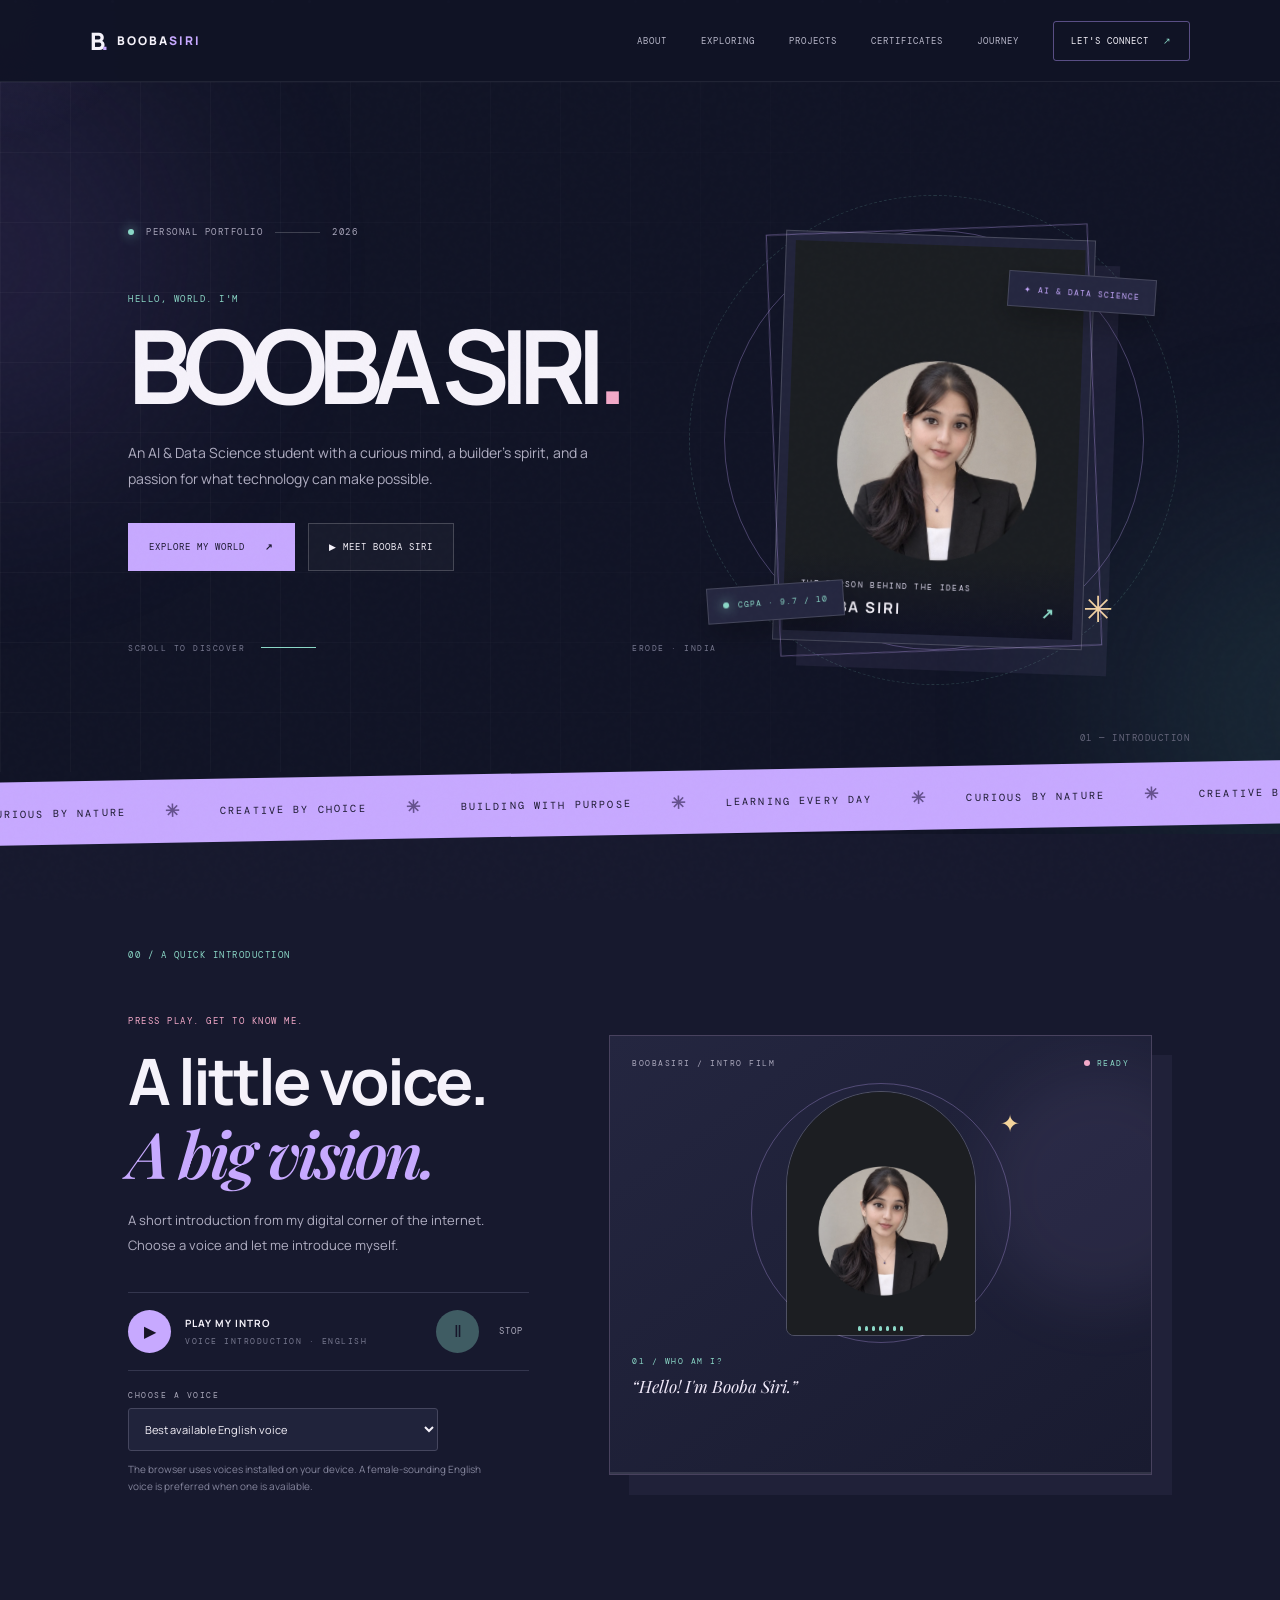
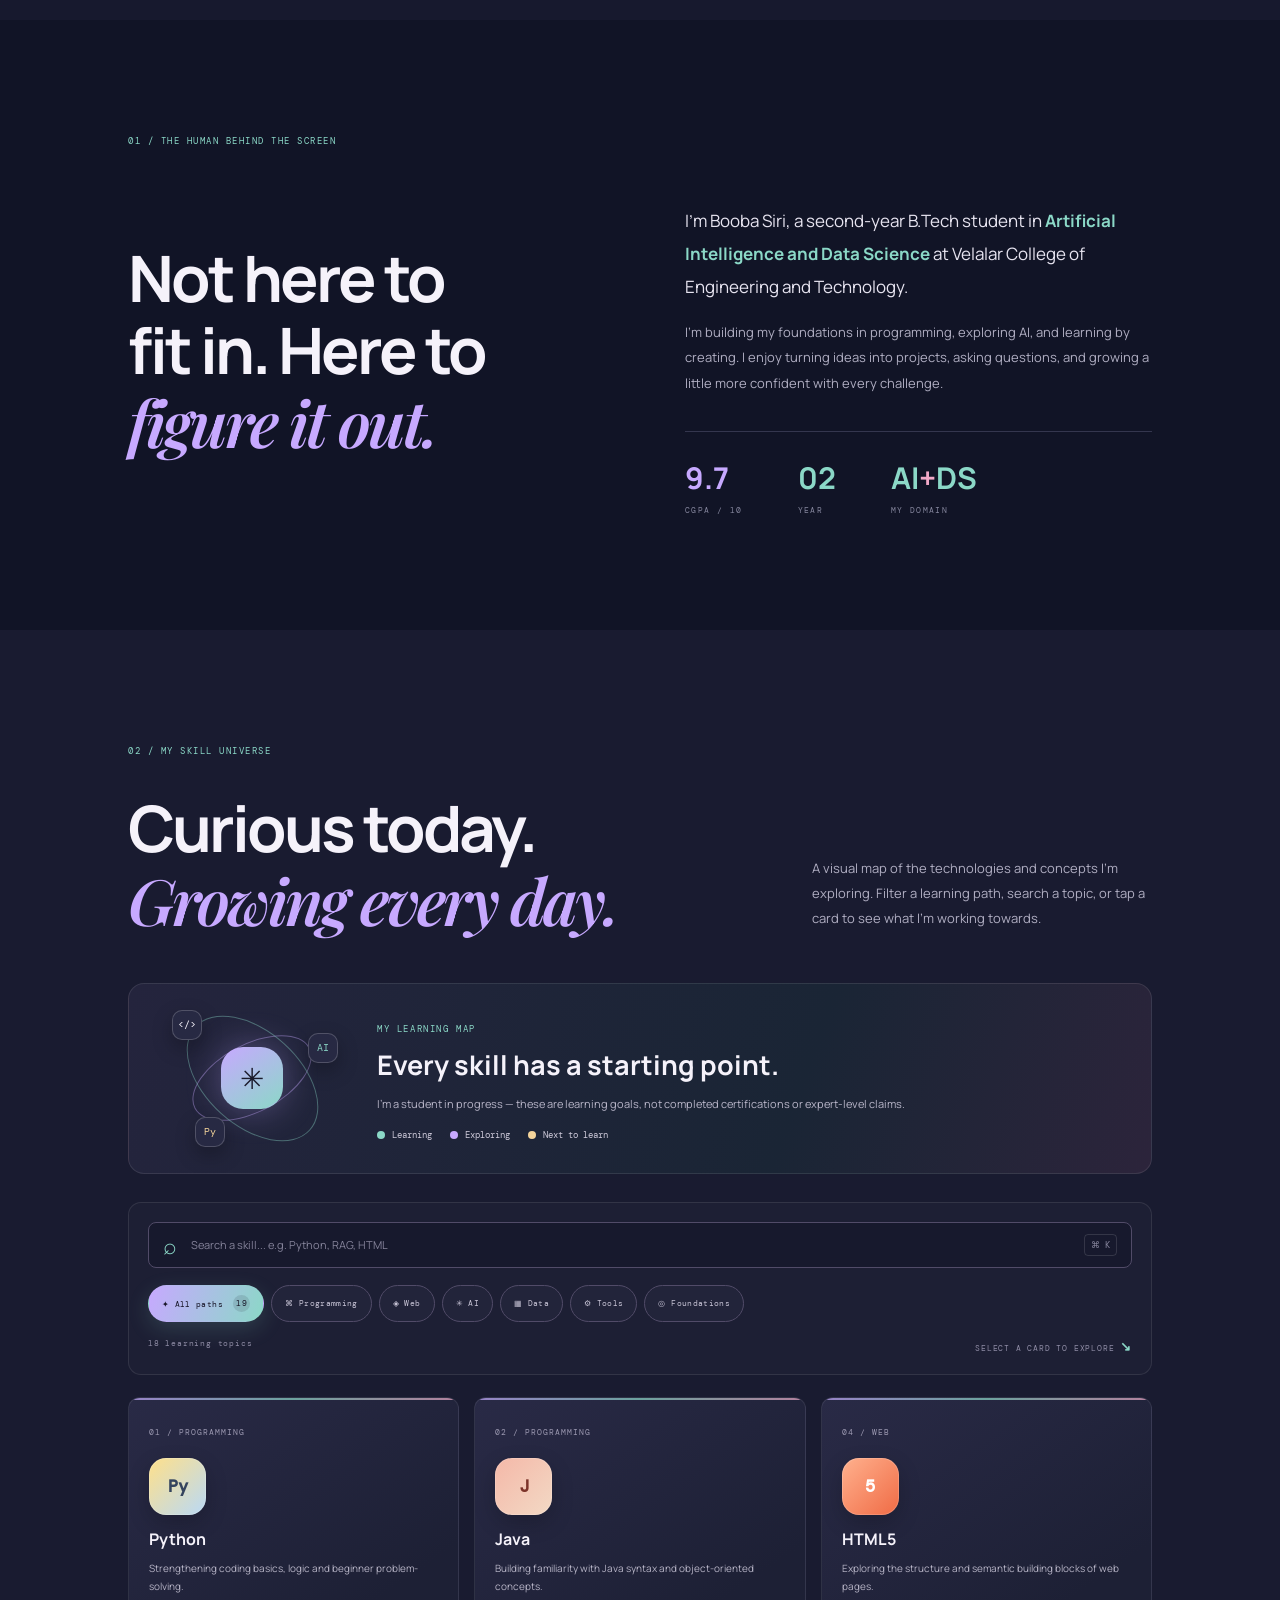
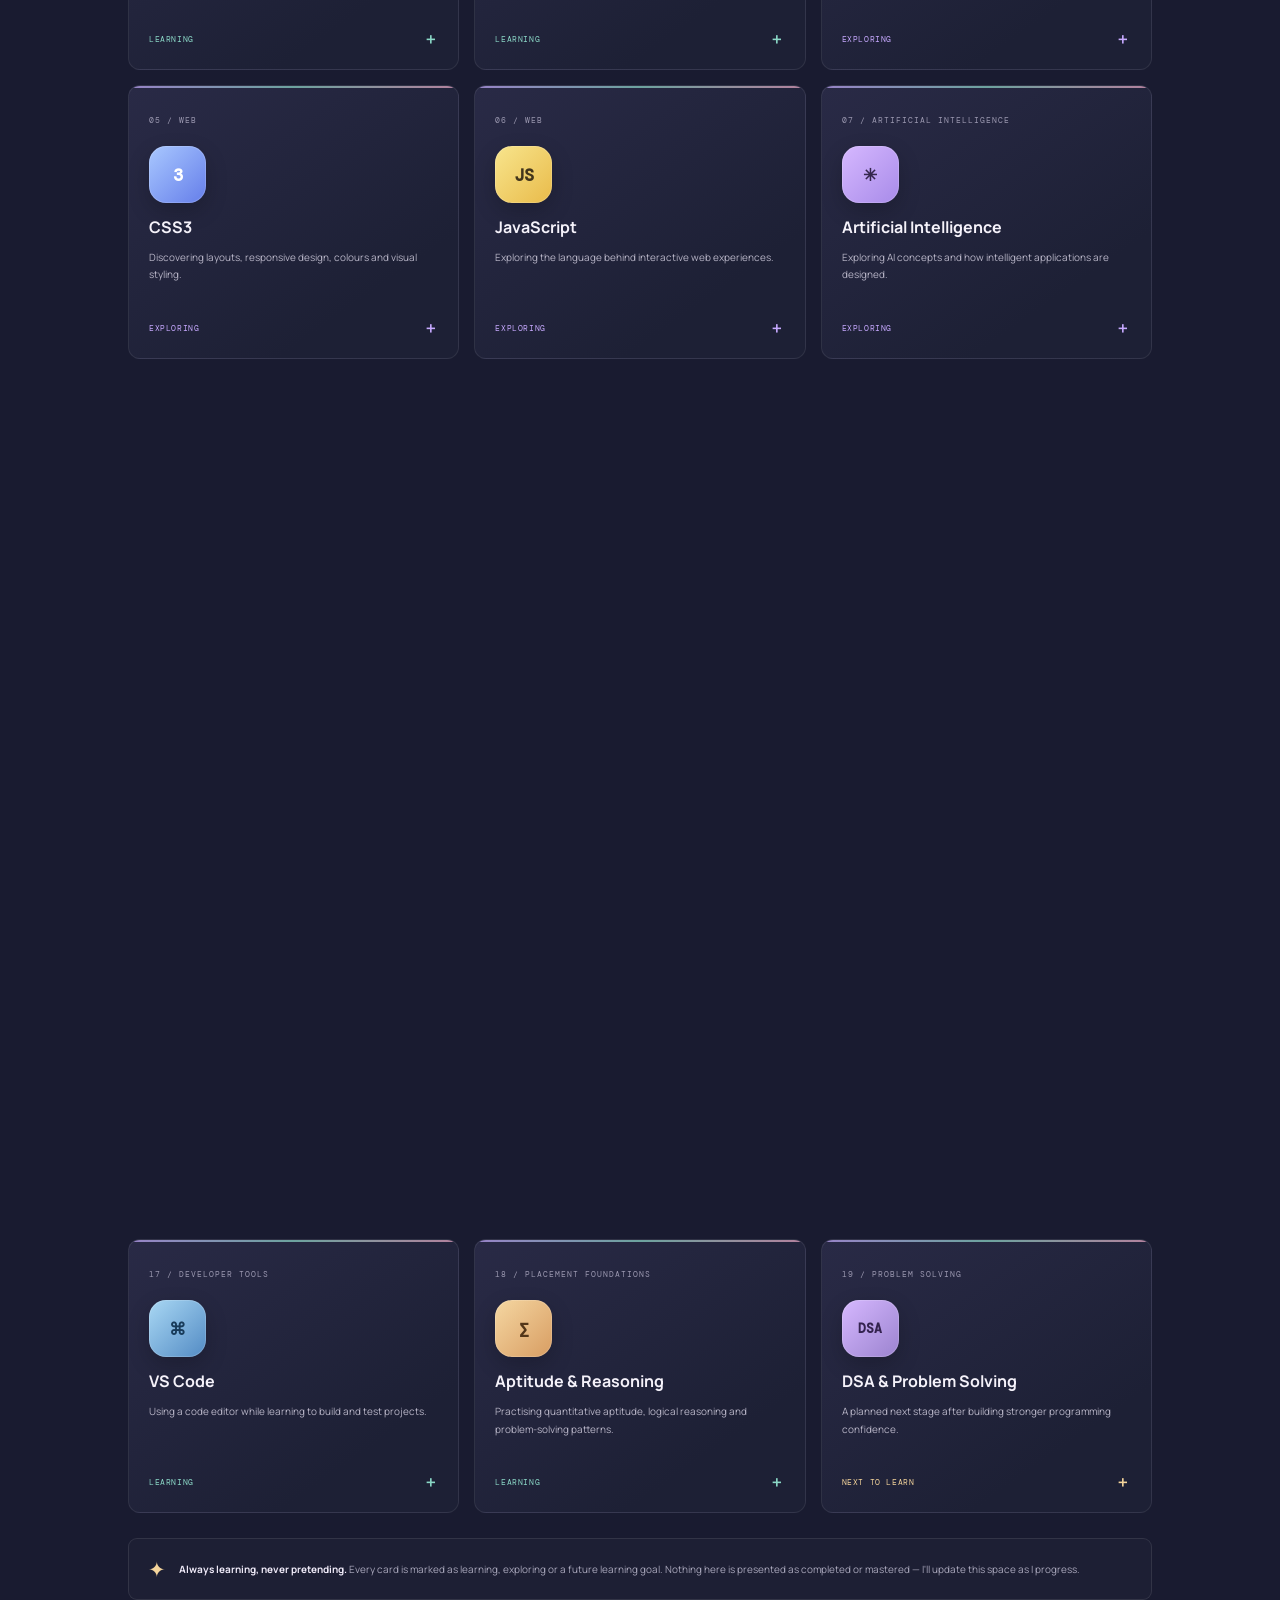
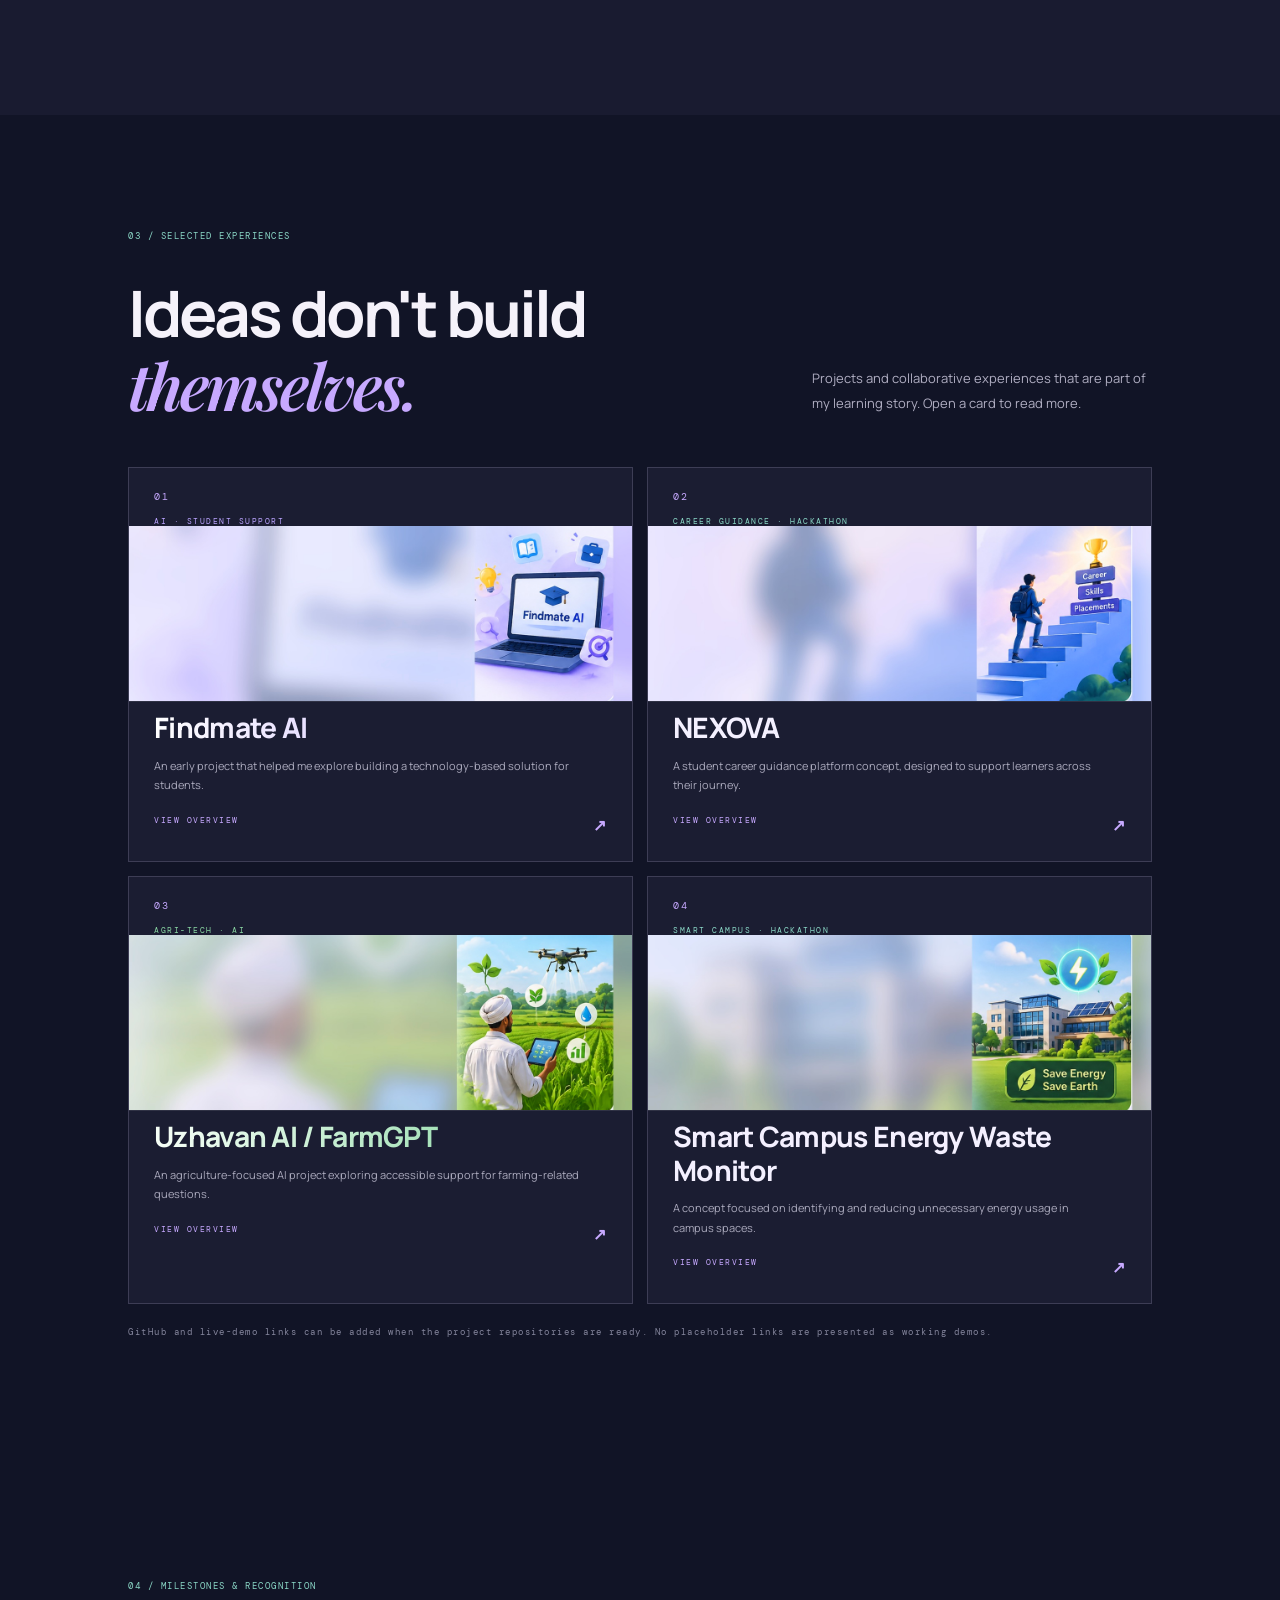
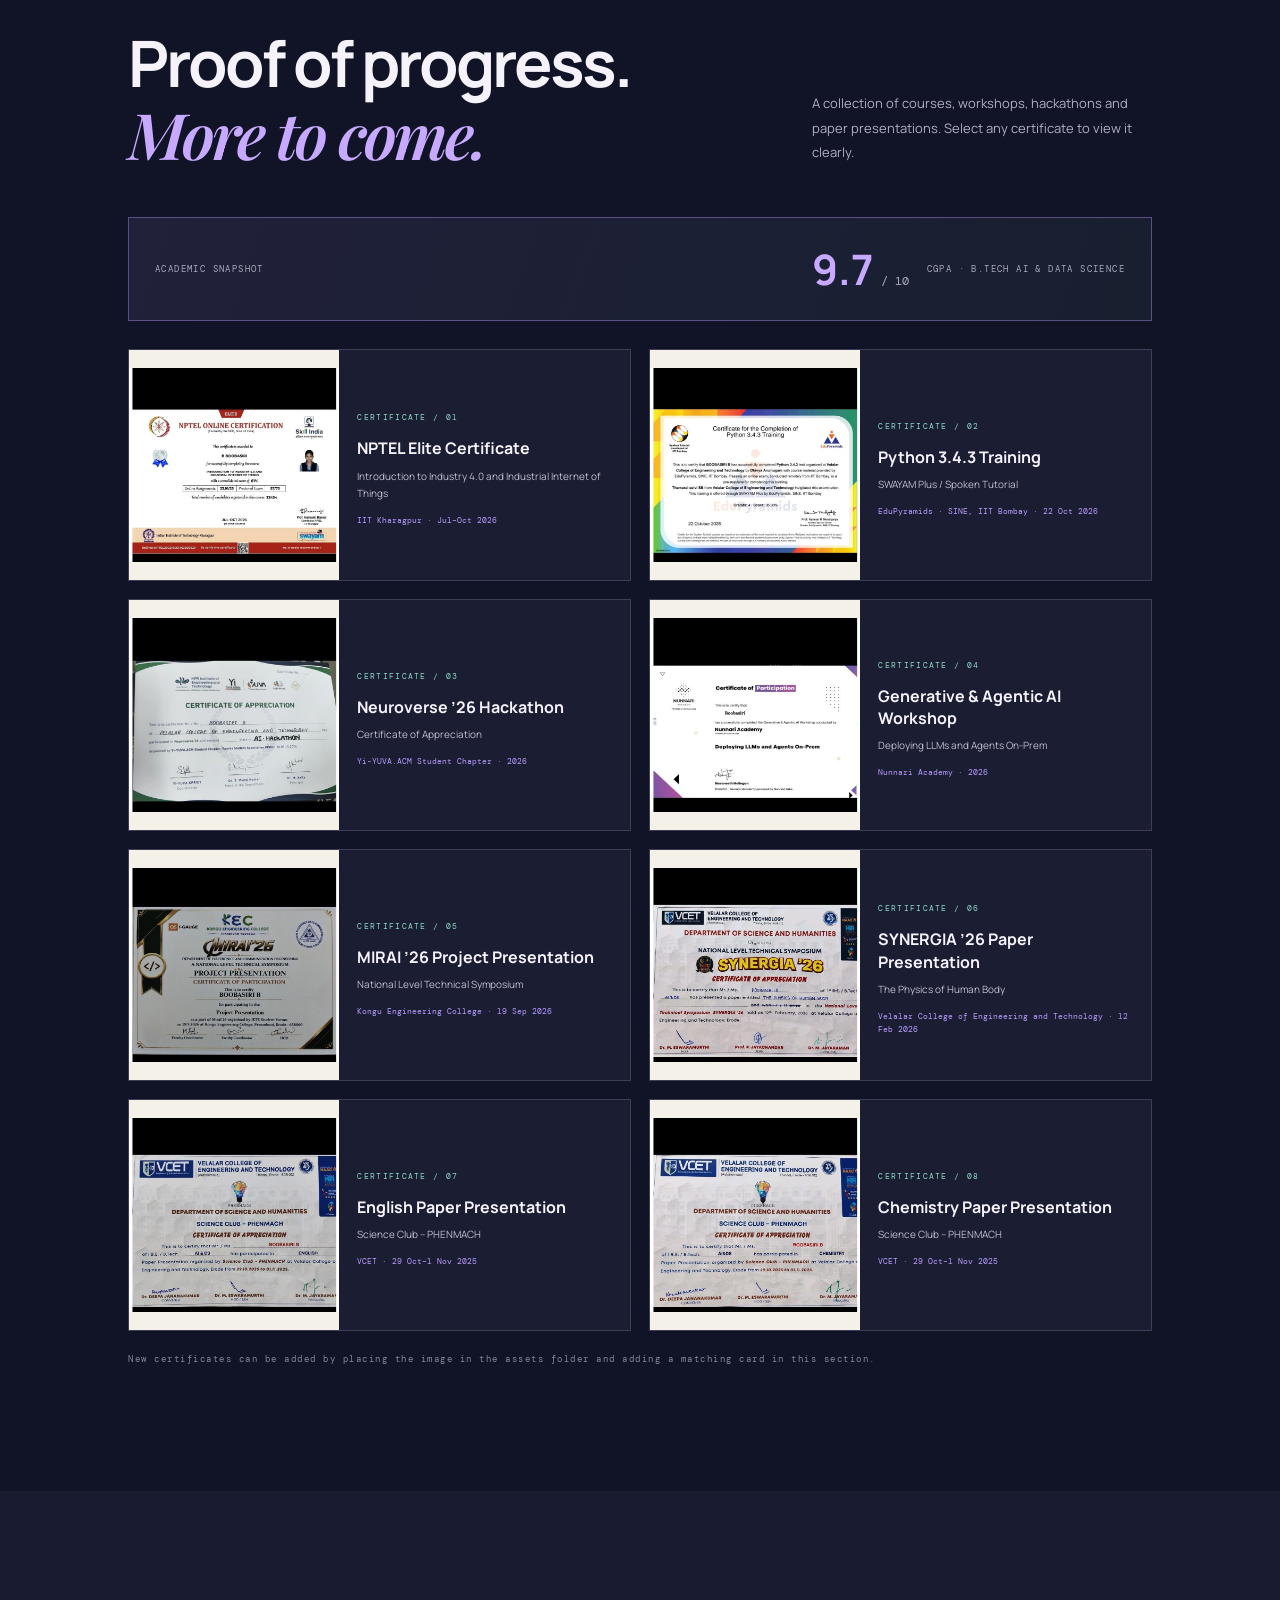
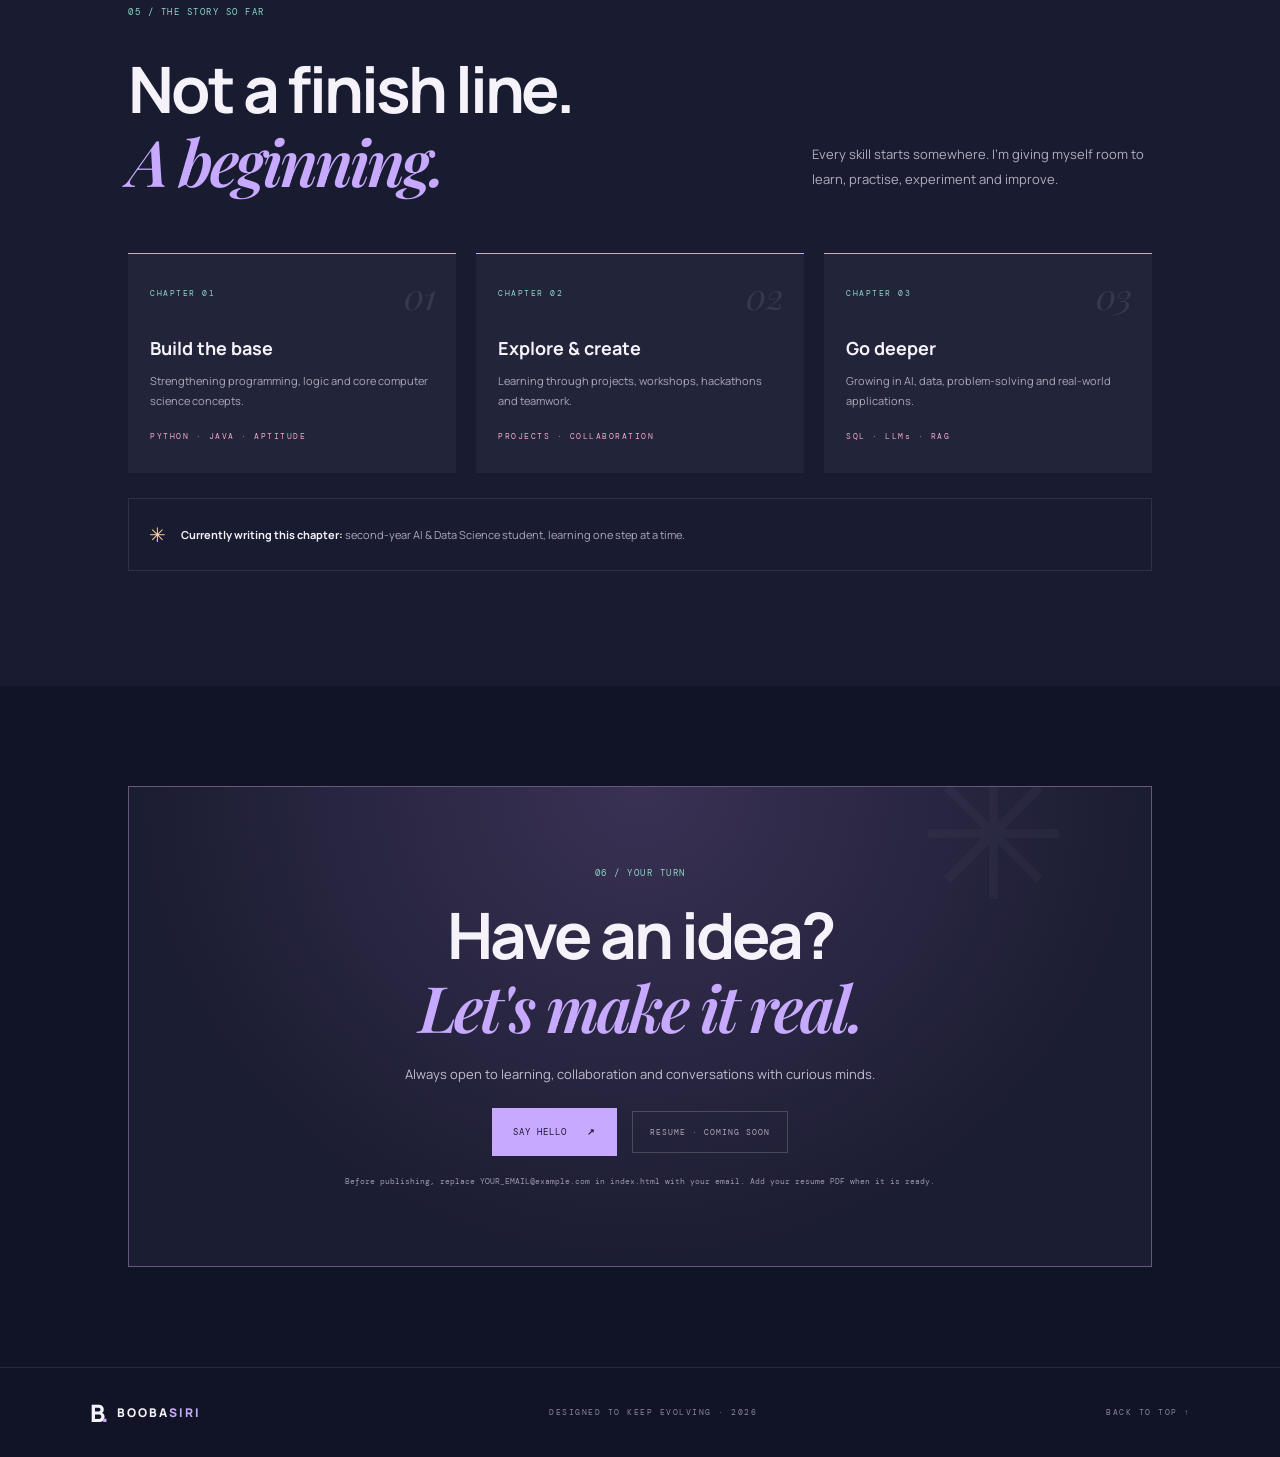
==== commit d24a3def: "Update portfolio to V4" ====
--- a/index.html
+++ b/index.html
@@ -1,268 +1,55 @@
-
 <!DOCTYPE html>
 <html lang="en">
 <head>
-  <meta charset="UTF-8">
-  <meta name="viewport" content="width=device-width, initial-scale=1.0">
-  <meta name="theme-color" content="#111426">
-  <meta name="description" content="Booba Siri — AI & Data Science student, curious creator and lifelong learner.">
+  <meta charset="UTF-8"><meta name="viewport" content="width=device-width, initial-scale=1.0">
+  <meta name="theme-color" content="#111426"><meta name="description" content="Booba Siri — AI & Data Science student, curious creator and lifelong learner.">
   <title>BOOBASIRI — Portfolio</title>
-
-  <link rel="preconnect" href="https://fonts.googleapis.com">
-  <link rel="preconnect" href="https://fonts.gstatic.com" crossorigin>
+  <link rel="preconnect" href="https://fonts.googleapis.com"><link rel="preconnect" href="https://fonts.gstatic.com" crossorigin>
   <link href="https://fonts.googleapis.com/css2?family=DM+Mono:wght@400;500&family=Manrope:wght@400;500;600;700;800&family=Playfair+Display:ital,wght@0,600;0,700;1,600;1,700&display=swap" rel="stylesheet">
-
   <link rel="stylesheet" href="style.css">
 </head>
-
 <body>
-
-  <div class="ambient ambient-one" aria-hidden="true"></div>
-  <div class="ambient ambient-two" aria-hidden="true"></div>
-  <div class="noise" aria-hidden="true"></div>
-  <div class="cursor-glow" aria-hidden="true"></div>
-  <div class="particle-field" id="particleField" aria-hidden="true"></div>
-
+  <div class="ambient ambient-one" aria-hidden="true"></div><div class="ambient ambient-two" aria-hidden="true"></div>
+  <div class="noise" aria-hidden="true"></div><div class="cursor-glow" aria-hidden="true"></div><div class="particle-field" id="particleField" aria-hidden="true"></div>
   <a class="skip-link" href="#main">Skip to content</a>
-
   <header class="topbar">
-    <a class="wordmark" href="#home" aria-label="Booba Siri home">
-      <span class="logo">B<span>.</span></span>
-      <span>BOOBA<span class="accent-word">SIRI</span></span>
-    </a>
-
+    <a class="wordmark" href="#home" aria-label="Booba Siri home"><span class="logo">B<span>.</span></span><span>BOOBA<span class="accent-word">SIRI</span></span></a>
     <button class="menu-toggle" aria-label="Open navigation" aria-expanded="false">☰</button>
-
-    <nav class="nav-links" aria-label="Main navigation">
-      <a href="#about">ABOUT</a>
-      <a href="#skills">EXPLORING</a>
-      <a href="#work">PROJECTS</a>
-      <a href="#journey">JOURNEY</a>
-      <a class="nav-cta" href="#contact">LET'S CONNECT <span>↗</span></a>
-    </nav>
+    <nav class="nav-links" aria-label="Main navigation"><a href="#about">ABOUT</a><a href="#skills">EXPLORING</a><a href="#work">PROJECTS</a><a href="#certificates">CERTIFICATES</a><a href="#journey">JOURNEY</a><a class="nav-cta" href="#contact">LET'S CONNECT <span>↗</span></a></nav>
   </header>
-
   <main id="main">
-
-    <!-- HERO SECTION -->
     <section class="hero" id="home">
       <div class="hero-grid" aria-hidden="true"></div>
-
       <div class="hero-copy">
-        <div class="eyebrow">
-          <span class="live-dot"></span>
-          PERSONAL PORTFOLIO
-          <span class="eyebrow-line"></span>
-          2026
-        </div>
-
+        <div class="eyebrow"><span class="live-dot"></span> PERSONAL PORTFOLIO <span class="eyebrow-line"></span> 2026</div>
         <p class="hero-pre">HELLO, WORLD. I'M</p>
-
-        <h1 class="swing-title" aria-label="Booba Siri">
-          <span>B</span><span>O</span><span>O</span><span>B</span><span>A</span>
-          <i></i>
-          <span>S</span><span>I</span><span>R</span><span>I</span>
-          <span class="period">.</span>
-        </h1>
-
-        <p class="hero-description">
-          An AI &amp; Data Science student with a curious mind,
-          a builder's spirit, and a passion for what technology
-          can make possible.
-        </p>
-
-        <div class="hero-buttons">
-          <a class="btn btn-primary" href="#work">EXPLORE MY WORLD <b>↗</b></a>
-          <button class="btn btn-ghost" id="introJump">▶ MEET BOOBA SIRI</button>
-        </div>
-
-        <div class="hero-bottom">
-          <span>SCROLL TO DISCOVER</span>
-          <span class="scroll-line"></span>
-          <span class="hero-location">ERODE · INDIA</span>
-        </div>
+        <h1 class="swing-title" aria-label="Booba Siri"><span>B</span><span>O</span><span>O</span><span>B</span><span>A</span><i></i><span>S</span><span>I</span><span>R</span><span>I</span><span class="period">.</span></h1>
+        <p class="hero-description">An AI &amp; Data Science student with a curious mind, a builder's spirit, and a passion for what technology can make possible.</p>
+        <div class="hero-buttons"><a class="btn btn-primary" href="#work">EXPLORE MY WORLD <b>↗</b></a><button class="btn btn-ghost" id="introJump">▶ MEET BOOBA SIRI</button></div>
+        <div class="hero-bottom"><span>SCROLL TO DISCOVER</span><span class="scroll-line"></span><span class="hero-location">ERODE · INDIA</span></div>
       </div>
-
-      <div class="hero-portrait">
-        <div class="portrait-ring ring-one"></div>
-        <div class="portrait-ring ring-two"></div>
-
-        <div class="portrait-card">
-          <img src="public/assets/booba-siri.jpg" alt="Portrait of Booba Siri">
-          <div class="portrait-caption">
-            <span>THE PERSON BEHIND THE IDEAS</span>
-            <strong>BOOBA SIRI <b>↗</b></strong>
-          </div>
-        </div>
-
-        <div class="float-chip chip-one">✦ AI &amp; DATA SCIENCE</div>
-        <div class="float-chip chip-two">
-          <span class="live-dot"></span> ALWAYS IN PROGRESS
-        </div>
-        <div class="orbit-star">✳</div>
-      </div>
-
+      <div class="hero-portrait"><div class="portrait-ring ring-one"></div><div class="portrait-ring ring-two"></div><div class="portrait-card"><img src="assets/booba-siri.jpg" alt="Portrait of Booba Siri"><div class="portrait-caption"><span>THE PERSON BEHIND THE IDEAS</span><strong>BOOBA SIRI <b>↗</b></strong></div></div><div class="float-chip chip-one">✦ AI &amp; DATA SCIENCE</div><div class="float-chip chip-two"><span class="live-dot"></span> CGPA · 9.7 / 10</div><div class="orbit-star">✳</div></div>
       <div class="hero-index">01 — INTRODUCTION</div>
     </section>
+    <section class="ticker" aria-label="Personal values"><div class="ticker-track"><span>CURIOUS BY NATURE</span><b>✳</b><span>CREATIVE BY CHOICE</span><b>✳</b><span>BUILDING WITH PURPOSE</span><b>✳</b><span>LEARNING EVERY DAY</span><b>✳</b><span>CURIOUS BY NATURE</span><b>✳</b><span>CREATIVE BY CHOICE</span><b>✳</b></div></section>
 
-    <!-- TICKER -->
-    <section class="ticker" aria-label="Personal values">
-      <div class="ticker-track">
-        <span>CURIOUS BY NATURE</span><b>✳</b>
-        <span>CREATIVE BY CHOICE</span><b>✳</b>
-        <span>BUILDING WITH PURPOSE</span><b>✳</b>
-        <span>LEARNING EVERY DAY</span><b>✳</b>
-        <span>CURIOUS BY NATURE</span><b>✳</b>
-        <span>CREATIVE BY CHOICE</span><b>✳</b>
+    <section class="intro-section section" id="intro"><div class="section-label">00 / A QUICK INTRODUCTION</div><div class="intro-layout">
+      <div class="intro-copy"><p class="overline">PRESS PLAY. GET TO KNOW ME.</p><h2>A little voice.<br><em>A big vision.</em></h2><p class="section-desc">A short introduction from my digital corner of the internet. Choose a voice and let me introduce myself.</p>
+        <div class="voice-controls"><button class="play-button" id="playIntro" aria-label="Play introduction">▶</button><div class="voice-meta"><strong id="voiceStatus" aria-live="polite">PLAY MY INTRO</strong><span>VOICE INTRODUCTION · ENGLISH</span></div><button class="pause-button" id="pauseIntro" aria-label="Pause introduction" disabled>Ⅱ</button><button class="stop-button" id="stopIntro">STOP</button></div>
+        <label class="voice-select-label" for="voiceSelect">CHOOSE A VOICE</label><select id="voiceSelect" class="voice-select"><option value="auto">Best available English voice</option></select>
+        <p class="voice-note">The browser uses voices installed on your device. A female-sounding English voice is preferred when one is available.</p>
       </div>
-    </section>
+      <div class="video-stage" id="videoStage"><div class="stage-top"><span>BOOBASIRI / INTRO FILM</span><span class="rec"><i></i> <span id="stageState">READY</span></span></div><div class="stage-person"><div class="stage-halo"></div><img src="assets/booba-siri.jpg" alt="Booba Siri introduction portrait"><div class="sound-bars" id="soundBars" aria-hidden="true"><i></i><i></i><i></i><i></i><i></i><i></i><i></i></div><span class="stage-spark">✦</span></div><div class="stage-caption"><span>01 / WHO AM I?</span><strong id="spokenCaption">“Hello! I'm Booba Siri.”</strong></div><div class="stage-progress"><span id="voiceProgress"></span></div></div>
+    </div></section>
 
-    <!-- INTRODUCTION -->
-    <section class="intro-section section" id="intro">
-      <div class="section-label">00 / A QUICK INTRODUCTION</div>
+    <section class="about-section section" id="about"><div class="section-label">01 / THE HUMAN BEHIND THE SCREEN</div><div class="about-grid"><h2>Not here to<br>fit in. Here to<br><em>figure it out.</em></h2><div class="about-copy"><p class="big">I'm Booba Siri, a second-year B.Tech student in <strong>Artificial Intelligence and Data Science</strong> at Velalar College of Engineering and Technology.</p><p>I'm building my foundations in programming, exploring AI, and learning by creating. I enjoy turning ideas into projects, asking questions, and growing a little more confident with every challenge.</p><div class="stats"><div><strong>9.7</strong><span>CGPA / 10</span></div><div><strong>02</strong><span>YEAR</span></div><div><strong>AI<span>+</span>DS</strong><span>MY DOMAIN</span></div></div></div></div></section>
 
-      <div class="intro-layout">
-        <div class="intro-copy">
-          <p class="overline">PRESS PLAY. GET TO KNOW ME.</p>
-
-          <h2>A little voice.<br><em>A big vision.</em></h2>
-
-          <p class="section-desc">
-            A short introduction from my digital corner of the internet.
-            Choose a voice and let me introduce myself.
-          </p>
-
-          <div class="voice-controls">
-            <button class="play-button" id="playIntro" aria-label="Play introduction">▶</button>
-
-            <div class="voice-meta">
-              <strong id="voiceStatus" aria-live="polite">PLAY MY INTRO</strong>
-              <span>VOICE INTRODUCTION · ENGLISH</span>
-            </div>
-
-            <button class="pause-button" id="pauseIntro" aria-label="Pause introduction" disabled>Ⅱ</button>
-            <button class="stop-button" id="stopIntro">STOP</button>
-          </div>
-
-          <label class="voice-select-label" for="voiceSelect">CHOOSE A VOICE</label>
-
-          <select id="voiceSelect" class="voice-select">
-            <option value="auto">Best available English voice</option>
-          </select>
-
-          <p class="voice-note">
-            The browser uses voices installed on your device.
-            A female-sounding English voice is preferred when one is available.
-          </p>
-        </div>
-
-        <!-- SINGLE CLEAN VIDEO STAGE -->
-        <div class="video-stage" id="videoStage">
-          <div class="stage-top">
-            <span>BOOBASIRI / INTRO FILM</span>
-            <span class="rec"><i></i> <span id="stageState">READY</span></span>
-          </div>
-
-          <div class="stage-person">
-            <div class="stage-halo"></div>
-
-            <img src="public/assets/booba-siri.jpg" alt="Booba Siri introduction portrait">
-
-            <div class="sound-bars" id="soundBars" aria-hidden="true">
-              <i></i><i></i><i></i><i></i><i></i><i></i><i></i>
-            </div>
-
-            <span class="stage-spark">✦</span>
-          </div>
-
-          <div class="stage-caption">
-            <span>01 / WHO AM I?</span>
-            <strong id="spokenCaption">“Hello! I'm Booba Siri.”</strong>
-          </div>
-
-          <div class="stage-progress">
-            <span id="voiceProgress"></span>
-          </div>
-        </div>
-      </div>
-    </section>
-
-    <!-- ABOUT -->
-    <section class="about-section section" id="about">
-      <div class="section-label">01 / THE HUMAN BEHIND THE SCREEN</div>
-
-      <div class="about-grid">
-        <h2>Not here to<br>fit in. Here to<br><em>figure it out.</em></h2>
-
-        <div class="about-copy">
-          <p class="big">
-            I'm Booba Siri, a second-year B.Tech student in
-            <strong>Artificial Intelligence and Data Science</strong>
-            at Velalar College of Engineering and Technology.
-          </p>
-
-          <p>
-            I'm building my foundations in programming, exploring AI,
-            and learning by creating. I enjoy turning ideas into projects,
-            asking questions, and growing a little more confident
-            with every challenge.
-          </p>
-
-          <div class="stats">
-            <div><strong>02</strong><span>YEAR</span></div>
-            <div><strong>AI<span>+</span>DS</strong><span>MY DOMAIN</span></div>
-            <div><strong>∞</strong><span>CURIOSITY</span></div>
-          </div>
-        </div>
-      </div>
-    </section>
-
-    <!-- SKILLS -->
     <section class="skills-section section" id="skills">
       <div class="section-label">02 / MY SKILL UNIVERSE</div>
-
-      <div class="section-head">
-        <h2>Curious today.<br><em>Growing every day.</em></h2>
-        <p>
-          A visual map of the technologies and concepts I'm exploring.
-          Filter a learning path, search a topic, or tap a card to see
-          what I'm working towards.
-        </p>
-      </div>
-
-      <div class="skill-explorer-intro">
-        <div class="skill-orbit-art" aria-hidden="true">
-          <span class="orbit orbit-a"></span>
-          <span class="orbit orbit-b"></span>
-          <span class="orbit-core">✳</span>
-          <i class="orbit-dot dot-a">&lt;/&gt;</i>
-          <i class="orbit-dot dot-b">AI</i>
-          <i class="orbit-dot dot-c">Py</i>
-        </div>
-
-        <div class="skill-intro-copy">
-          <span class="skill-kicker">MY LEARNING MAP</span>
-          <h3>Every skill has a starting point.</h3>
-          <p>
-            I'm a student in progress — these are learning goals,
-            not completed certifications or expert-level claims.
-          </p>
-
-          <div class="learning-legend">
-            <span><i class="legend-dot learning"></i> Learning</span>
-            <span><i class="legend-dot exploring"></i> Exploring</span>
-            <span><i class="legend-dot next"></i> Next to learn</span>
-          </div>
-        </div>
-      </div>
-
+      <div class="section-head"><h2>Curious today.<br><em>Growing every day.</em></h2><p>A visual map of the technologies and concepts I'm exploring. Filter a learning path, search a topic, or tap a card to see what I'm working towards.</p></div>
+      <div class="skill-explorer-intro"><div class="skill-orbit-art" aria-hidden="true"><span class="orbit orbit-a"></span><span class="orbit orbit-b"></span><span class="orbit-core">✳</span><i class="orbit-dot dot-a">&lt;/&gt;</i><i class="orbit-dot dot-b">AI</i><i class="orbit-dot dot-c">Py</i></div><div class="skill-intro-copy"><span class="skill-kicker">MY LEARNING MAP</span><h3>Every skill has a starting point.</h3><p>I'm a student in progress — these are learning goals, not completed certifications or expert-level claims.</p><div class="learning-legend"><span><i class="legend-dot learning"></i> Learning</span><span><i class="legend-dot exploring"></i> Exploring</span><span><i class="legend-dot next"></i> Next to learn</span></div></div></div>
       <div class="skill-control-panel">
-        <div class="skill-search-wrap">
-          <span aria-hidden="true">⌕</span>
-          <input id="skillSearch" type="search" placeholder="Search a skill... e.g. Python, RAG, HTML" aria-label="Search skills">
-          <kbd>⌘ K</kbd>
-        </div>
-
+        <div class="skill-search-wrap"><span aria-hidden="true">⌕</span><input id="skillSearch" type="search" placeholder="Search a skill... e.g. Python, RAG, HTML" aria-label="Search skills"><kbd>⌘ K</kbd></div>
         <div class="skills-toolbar" role="group" aria-label="Filter learning paths">
           <button class="skill-filter active" data-filter="all" aria-pressed="true">✦ All paths <span>19</span></button>
           <button class="skill-filter" data-filter="programming" aria-pressed="false">⌘ Programming</button>
@@ -272,481 +59,53 @@
           <button class="skill-filter" data-filter="tools" aria-pressed="false">⚙ Tools</button>
           <button class="skill-filter" data-filter="foundations" aria-pressed="false">◎ Foundations</button>
         </div>
-
-        <div class="skill-results-line">
-          <span id="skillResultCount" aria-live="polite">19 learning topics</span>
-          <span>SELECT A CARD TO EXPLORE <b>↘</b></span>
-        </div>
+        <div class="skill-results-line"><span id="skillResultCount" aria-live="polite">19 learning topics</span><span>SELECT A CARD TO EXPLORE <b>↘</b></span></div>
       </div>
-
       <div class="skill-grid skill-grid-rich" id="skillGrid">
-
-        <details class="skill-card skill-card-rich" data-category="programming" data-search="python programming coding logic">
-          <summary>
-            <span class="skill-no">01 / PROGRAMMING</span>
-            <span class="skill-icon logo-python">Py</span>
-            <h3>Python</h3>
-            <p>Strengthening coding basics, logic and beginner problem-solving.</p>
-            <span class="skill-state status-learning">LEARNING <b>＋</b></span>
-          </summary>
-          <div class="skill-more">
-            <strong>My learning focus</strong>
-            <div class="skill-tags"><i>Variables &amp; loops</i><i>Functions</i><i>Lists &amp; strings</i><i>Problem solving</i></div>
-            <p class="skill-next">Next step: build confidence through small coding exercises.</p>
-          </div>
-        </details>
-
-        <details class="skill-card skill-card-rich" data-category="programming" data-search="java oop programming">
-          <summary>
-            <span class="skill-no">02 / PROGRAMMING</span>
-            <span class="skill-icon logo-java">J</span>
-            <h3>Java</h3>
-            <p>Building familiarity with Java syntax and object-oriented concepts.</p>
-            <span class="skill-state status-learning">LEARNING <b>＋</b></span>
-          </summary>
-          <div class="skill-more">
-            <strong>My learning focus</strong>
-            <div class="skill-tags"><i>OOP</i><i>Arrays</i><i>Classes &amp; objects</i><i>Inheritance</i><i>Exceptions</i></div>
-            <p class="skill-next">Next step: practise complete programs and test cases.</p>
-          </div>
-        </details>
-
-        <details class="skill-card skill-card-rich" data-category="programming" data-search="c cpp c++ programming">
-          <summary>
-            <span class="skill-no">03 / PROGRAMMING</span>
-            <span class="skill-icon logo-cpp">C++</span>
-            <h3>C / C++</h3>
-            <p>A future learning area for strengthening programming fundamentals.</p>
-            <span class="skill-state status-next">NEXT TO LEARN <b>＋</b></span>
-          </summary>
-          <div class="skill-more">
-            <strong>Planned learning path</strong>
-            <div class="skill-tags"><i>Syntax</i><i>Conditions &amp; loops</i><i>Functions</i><i>Arrays</i></div>
-            <p class="skill-next">A future addition to my programming foundations.</p>
-          </div>
-        </details>
-
-        <details class="skill-card skill-card-rich" data-category="web" data-search="html html5 web development">
-          <summary>
-            <span class="skill-no">04 / WEB</span>
-            <span class="skill-icon logo-html">5</span>
-            <h3>HTML5</h3>
-            <p>Exploring the structure and semantic building blocks of web pages.</p>
-            <span class="skill-state status-exploring">EXPLORING <b>＋</b></span>
-          </summary>
-          <div class="skill-more">
-            <strong>My learning focus</strong>
-            <div class="skill-tags"><i>Page structure</i><i>Semantic tags</i><i>Forms</i><i>Accessibility</i></div>
-            <p class="skill-next">Next step: understand how accessible pages are structured.</p>
-          </div>
-        </details>
-
-        <details class="skill-card skill-card-rich" data-category="web" data-search="css css3 responsive design">
-          <summary>
-            <span class="skill-no">05 / WEB</span>
-            <span class="skill-icon logo-css">3</span>
-            <h3>CSS3</h3>
-            <p>Discovering layouts, responsive design, colours and visual styling.</p>
-            <span class="skill-state status-exploring">EXPLORING <b>＋</b></span>
-          </summary>
-          <div class="skill-more">
-            <strong>My learning focus</strong>
-            <div class="skill-tags"><i>Flexbox &amp; Grid</i><i>Responsive UI</i><i>Animations</i><i>Layouts</i></div>
-            <p class="skill-next">Next step: practise responsive layouts and reusable styles.</p>
-          </div>
-        </details>
-
-        <details class="skill-card skill-card-rich" data-category="web" data-search="javascript js web interaction">
-          <summary>
-            <span class="skill-no">06 / WEB</span>
-            <span class="skill-icon logo-js">JS</span>
-            <h3>JavaScript</h3>
-            <p>Exploring the language behind interactive web experiences.</p>
-            <span class="skill-state status-exploring">EXPLORING <b>＋</b></span>
-          </summary>
-          <div class="skill-more">
-            <strong>My learning focus</strong>
-            <div class="skill-tags"><i>Variables</i><i>Functions</i><i>DOM basics</i><i>Events</i></div>
-            <p class="skill-next">Next step: make simple web pages respond to user actions.</p>
-          </div>
-        </details>
-
-        <details class="skill-card skill-card-rich" data-category="ai" data-search="artificial intelligence ai">
-          <summary>
-            <span class="skill-no">07 / ARTIFICIAL INTELLIGENCE</span>
-            <span class="skill-icon logo-ai">✳</span>
-            <h3>Artificial Intelligence</h3>
-            <p>Exploring AI concepts and how intelligent applications are designed.</p>
-            <span class="skill-state status-exploring">EXPLORING <b>＋</b></span>
-          </summary>
-          <div class="skill-more">
-            <strong>Areas I'm curious about</strong>
-            <div class="skill-tags"><i>AI fundamentals</i><i>Use cases</i><i>Responsible AI</i><i>AI applications</i></div>
-            <p class="skill-next">Next step: connect concepts with beginner-friendly projects.</p>
-          </div>
-        </details>
-
-        <details class="skill-card skill-card-rich" data-category="ai" data-search="machine learning ml">
-          <summary>
-            <span class="skill-no">08 / AI</span>
-            <span class="skill-icon logo-ml">ML</span>
-            <h3>Machine Learning</h3>
-            <p>Getting familiar with how models learn patterns from data.</p>
-            <span class="skill-state status-exploring">EXPLORING <b>＋</b></span>
-          </summary>
-          <div class="skill-more">
-            <strong>Areas I'm curious about</strong>
-            <div class="skill-tags"><i>Data &amp; features</i><i>Model basics</i><i>Training</i><i>Evaluation</i></div>
-            <p class="skill-next">Next step: strengthen maths and data foundations before deeper practice.</p>
-          </div>
-        </details>
-
-        <details class="skill-card skill-card-rich" data-category="ai" data-search="generative ai genai">
-          <summary>
-            <span class="skill-no">09 / GENERATIVE AI</span>
-            <span class="skill-icon logo-genai">✧</span>
-            <h3>Generative AI</h3>
-            <p>Exploring tools and systems that can generate text and other content.</p>
-            <span class="skill-state status-exploring">EXPLORING <b>＋</b></span>
-          </summary>
-          <div class="skill-more">
-            <strong>Areas I'm curious about</strong>
-            <div class="skill-tags"><i>Generative models</i><i>Prompt basics</i><i>Use cases</i><i>Limitations</i></div>
-            <p class="skill-next">Next step: learn how to use generative tools thoughtfully.</p>
-          </div>
-        </details>
-
-        <details class="skill-card skill-card-rich" data-category="ai" data-search="large language models llm">
-          <summary>
-            <span class="skill-no">10 / GENERATIVE AI</span>
-            <span class="skill-icon logo-llm">LLM</span>
-            <h3>LLMs</h3>
-            <p>Beginning to understand large language models and their applications.</p>
-            <span class="skill-state status-next">NEXT TO LEARN <b>＋</b></span>
-          </summary>
-          <div class="skill-more">
-            <strong>Planned learning path</strong>
-            <div class="skill-tags"><i>Tokens</i><i>Context windows</i><i>Embeddings</i><i>Model basics</i></div>
-            <p class="skill-next">A future focus after strengthening programming and AI basics.</p>
-          </div>
-        </details>
-
-        <details class="skill-card skill-card-rich" data-category="ai" data-search="rag retrieval augmented generation">
-          <summary>
-            <span class="skill-no">11 / GENERATIVE AI</span>
-            <span class="skill-icon logo-rag">RAG</span>
-            <h3>RAG</h3>
-            <p>A future learning goal: connecting language models with trusted information.</p>
-            <span class="skill-state status-next">NEXT TO LEARN <b>＋</b></span>
-          </summary>
-          <div class="skill-more">
-            <strong>Planned learning path</strong>
-            <div class="skill-tags"><i>Knowledge sources</i><i>Embeddings</i><i>Retrieval</i><i>Generation</i></div>
-            <p class="skill-next">I'll explore this after understanding LLM fundamentals.</p>
-          </div>
-        </details>
-
-        <details class="skill-card skill-card-rich" data-category="data" data-search="sql database queries">
-          <summary>
-            <span class="skill-no">12 / DATA</span>
-            <span class="skill-icon logo-sql">SQL</span>
-            <h3>SQL &amp; Databases</h3>
-            <p>Learning how to organise, query and work with structured data.</p>
-            <span class="skill-state status-learning">LEARNING <b>＋</b></span>
-          </summary>
-          <div class="skill-more">
-            <strong>My learning focus</strong>
-            <div class="skill-tags"><i>SELECT queries</i><i>Filtering</i><i>Joins</i><i>CRUD</i></div>
-            <p class="skill-next">Next step: practise queries with sample databases.</p>
-          </div>
-        </details>
-
-        <details class="skill-card skill-card-rich" data-category="data" data-search="numpy pandas python data analysis">
-          <summary>
-            <span class="skill-no">13 / DATA TOOLS</span>
-            <span class="skill-icon logo-data">NP</span>
-            <h3>NumPy &amp; Pandas</h3>
-            <p>Revisiting the basics of Python libraries used for data work.</p>
-            <span class="skill-state status-learning">BASIC FAMILIARITY · LEARNING <b>＋</b></span>
-          </summary>
-          <div class="skill-more">
-            <strong>My learning focus</strong>
-            <div class="skill-tags"><i>Arrays</i><i>DataFrames</i><i>Data handling</i><i>Basic operations</i></div>
-            <p class="skill-next">Next step: practise small data-cleaning exercises.</p>
-          </div>
-        </details>
-
-        <details class="skill-card skill-card-rich" data-category="data" data-search="data science analytics visualization">
-          <summary>
-            <span class="skill-no">14 / DATA</span>
-            <span class="skill-icon logo-ds">DS</span>
-            <h3>Data Science</h3>
-            <p>Exploring the process of finding useful patterns and insights in data.</p>
-            <span class="skill-state status-exploring">EXPLORING <b>＋</b></span>
-          </summary>
-          <div class="skill-more">
-            <strong>Areas I'm curious about</strong>
-            <div class="skill-tags"><i>Data collection</i><i>Cleaning</i><i>Analysis</i><i>Visualisation</i></div>
-            <p class="skill-next">Next step: strengthen statistics and Python data skills.</p>
-          </div>
-        </details>
-
-        <details class="skill-card skill-card-rich" data-category="tools" data-search="git github version control">
-          <summary>
-            <span class="skill-no">15 / DEVELOPER TOOLS</span>
-            <span class="skill-icon logo-git">⌘</span>
-            <h3>Git &amp; GitHub</h3>
-            <p>Learning version control and how to manage project code.</p>
-            <span class="skill-state status-learning">LEARNING <b>＋</b></span>
-          </summary>
-          <div class="skill-more">
-            <strong>My learning focus</strong>
-            <div class="skill-tags"><i>Repositories</i><i>Commits</i><i>Push &amp; pull</i><i>Branches</i></div>
-            <p class="skill-next">Next step: keep project work organised in repositories.</p>
-          </div>
-        </details>
-
-        <details class="skill-card skill-card-rich" data-category="tools" data-search="ai tools productivity">
-          <summary>
-            <span class="skill-no">16 / PRODUCTIVITY</span>
-            <span class="skill-icon logo-tools">✦</span>
-            <h3>AI Tools</h3>
-            <p>Exploring useful AI tools for learning, research and project ideas.</p>
-            <span class="skill-state status-exploring">EXPLORING <b>＋</b></span>
-          </summary>
-          <div class="skill-more">
-            <strong>Areas I'm exploring</strong>
-            <div class="skill-tags"><i>Research support</i><i>Study workflows</i><i>Prompting</i><i>Project ideation</i></div>
-            <p class="skill-next">Next step: evaluate tools and use them responsibly.</p>
-          </div>
-        </details>
-
-        <details class="skill-card skill-card-rich" data-category="tools" data-search="visual studio code vscode editor">
-          <summary>
-            <span class="skill-no">17 / DEVELOPER TOOLS</span>
-            <span class="skill-icon logo-vscode">⌘</span>
-            <h3>VS Code</h3>
-            <p>Using a code editor while learning to build and test projects.</p>
-            <span class="skill-state status-learning">LEARNING <b>＋</b></span>
-          </summary>
-          <div class="skill-more">
-            <strong>My learning focus</strong>
-            <div class="skill-tags"><i>Editor basics</i><i>Extensions</i><i>Run &amp; debug</i><i>Project folders</i></div>
-            <p class="skill-next">Next step: get comfortable with an efficient coding workflow.</p>
-          </div>
-        </details>
-
-        <details class="skill-card skill-card-rich" data-category="foundations" data-search="aptitude logical reasoning quantitative verbal placement">
-          <summary>
-            <span class="skill-no">18 / PLACEMENT FOUNDATIONS</span>
-            <span class="skill-icon logo-aptitude">∑</span>
-            <h3>Aptitude &amp; Reasoning</h3>
-            <p>Practising quantitative aptitude, logical reasoning and problem-solving patterns.</p>
-            <span class="skill-state status-learning">LEARNING <b>＋</b></span>
-          </summary>
-          <div class="skill-more">
-            <strong>My learning focus</strong>
-            <div class="skill-tags"><i>Numbers</i><i>Blood relations</i><i>Logical reasoning</i><i>Problem patterns</i></div>
-            <p class="skill-next">Next step: keep a small daily practice routine alongside coding.</p>
-          </div>
-        </details>
-
-        <details class="skill-card skill-card-rich" data-category="foundations" data-search="data structures algorithms dsa coding interview">
-          <summary>
-            <span class="skill-no">19 / PROBLEM SOLVING</span>
-            <span class="skill-icon logo-dsa">DSA</span>
-            <h3>DSA &amp; Problem Solving</h3>
-            <p>A planned next stage after building stronger programming confidence.</p>
-            <span class="skill-state status-next">NEXT TO LEARN <b>＋</b></span>
-          </summary>
-          <div class="skill-more">
-            <strong>Planned learning path</strong>
-            <div class="skill-tags"><i>Arrays</i><i>Strings</i><i>Searching</i><i>Sorting</i><i>Patterns</i></div>
-            <p class="skill-next">I'll build up gradually, one concept at a time.</p>
-          </div>
-        </details>
-
+        <details class="skill-card skill-card-rich" data-category="programming" data-search="python programming coding logic"><summary><span class="skill-no">01 / PROGRAMMING</span><span class="skill-icon logo-python">Py</span><h3>Python</h3><p>Strengthening coding basics, logic and beginner problem-solving.</p><span class="skill-state status-learning">LEARNING <b>＋</b></span></summary><div class="skill-more"><strong>My learning focus</strong><div class="skill-tags"><i>Variables &amp; loops</i><i>Functions</i><i>Lists &amp; strings</i><i>Problem solving</i></div><p class="skill-next">Next step: build confidence through small coding exercises.</p></div></details>
+        <details class="skill-card skill-card-rich" data-category="programming" data-search="java oop programming"><summary><span class="skill-no">02 / PROGRAMMING</span><span class="skill-icon logo-java">J</span><h3>Java</h3><p>Building familiarity with Java syntax and object-oriented concepts.</p><span class="skill-state status-learning">LEARNING <b>＋</b></span></summary><div class="skill-more"><strong>My learning focus</strong><div class="skill-tags"><i>OOP</i><i>Arrays</i><i>Classes &amp; objects</i><i>Inheritance</i><i>Exceptions</i></div><p class="skill-next">Next step: practise complete programs and test cases.</p></div></details>
+        <details class="skill-card skill-card-rich" data-category="web" data-search="html html5 web development"><summary><span class="skill-no">04 / WEB</span><span class="skill-icon logo-html">5</span><h3>HTML5</h3><p>Exploring the structure and semantic building blocks of web pages.</p><span class="skill-state status-exploring">EXPLORING <b>＋</b></span></summary><div class="skill-more"><strong>My learning focus</strong><div class="skill-tags"><i>Page structure</i><i>Semantic tags</i><i>Forms</i><i>Accessibility</i></div><p class="skill-next">Next step: understand how accessible pages are structured.</p></div></details>
+        <details class="skill-card skill-card-rich" data-category="web" data-search="css css3 responsive design"><summary><span class="skill-no">05 / WEB</span><span class="skill-icon logo-css">3</span><h3>CSS3</h3><p>Discovering layouts, responsive design, colours and visual styling.</p><span class="skill-state status-exploring">EXPLORING <b>＋</b></span></summary><div class="skill-more"><strong>My learning focus</strong><div class="skill-tags"><i>Flexbox &amp; Grid</i><i>Responsive UI</i><i>Animations</i><i>Layouts</i></div><p class="skill-next">Next step: practise responsive layouts and reusable styles.</p></div></details>
+        <details class="skill-card skill-card-rich" data-category="web" data-search="javascript js web interaction"><summary><span class="skill-no">06 / WEB</span><span class="skill-icon logo-js">JS</span><h3>JavaScript</h3><p>Exploring the language behind interactive web experiences.</p><span class="skill-state status-exploring">EXPLORING <b>＋</b></span></summary><div class="skill-more"><strong>My learning focus</strong><div class="skill-tags"><i>Variables</i><i>Functions</i><i>DOM basics</i><i>Events</i></div><p class="skill-next">Next step: make simple web pages respond to user actions.</p></div></details>
+        <details class="skill-card skill-card-rich" data-category="ai" data-search="artificial intelligence ai"><summary><span class="skill-no">07 / ARTIFICIAL INTELLIGENCE</span><span class="skill-icon logo-ai">✳</span><h3>Artificial Intelligence</h3><p>Exploring AI concepts and how intelligent applications are designed.</p><span class="skill-state status-exploring">EXPLORING <b>＋</b></span></summary><div class="skill-more"><strong>Areas I'm curious about</strong><div class="skill-tags"><i>AI fundamentals</i><i>Use cases</i><i>Responsible AI</i><i>AI applications</i></div><p class="skill-next">Next step: connect concepts with beginner-friendly projects.</p></div></details>
+        <details class="skill-card skill-card-rich" data-category="ai" data-search="machine learning ml"><summary><span class="skill-no">08 / AI</span><span class="skill-icon logo-ml">ML</span><h3>Machine Learning</h3><p>Getting familiar with how models learn patterns from data.</p><span class="skill-state status-exploring">EXPLORING <b>＋</b></span></summary><div class="skill-more"><strong>Areas I'm curious about</strong><div class="skill-tags"><i>Data &amp; features</i><i>Model basics</i><i>Training</i><i>Evaluation</i></div><p class="skill-next">Next step: strengthen maths and data foundations before deeper practice.</p></div></details>
+        <details class="skill-card skill-card-rich" data-category="ai" data-search="generative ai genai"><summary><span class="skill-no">09 / GENERATIVE AI</span><span class="skill-icon logo-genai">✧</span><h3>Generative AI</h3><p>Exploring tools and systems that can generate text and other content.</p><span class="skill-state status-exploring">EXPLORING <b>＋</b></span></summary><div class="skill-more"><strong>Areas I'm curious about</strong><div class="skill-tags"><i>Generative models</i><i>Prompt basics</i><i>Use cases</i><i>Limitations</i></div><p class="skill-next">Next step: learn how to use generative tools thoughtfully.</p></div></details>
+        <details class="skill-card skill-card-rich" data-category="ai" data-search="large language models llm"><summary><span class="skill-no">10 / GENERATIVE AI</span><span class="skill-icon logo-llm">LLM</span><h3>LLMs</h3><p>Beginning to understand large language models and their applications.</p><span class="skill-state status-next">NEXT TO LEARN <b>＋</b></span></summary><div class="skill-more"><strong>Planned learning path</strong><div class="skill-tags"><i>Tokens</i><i>Context windows</i><i>Embeddings</i><i>Model basics</i></div><p class="skill-next">A future focus after strengthening programming and AI basics.</p></div></details>
+        <details class="skill-card skill-card-rich" data-category="ai" data-search="rag retrieval augmented generation"><summary><span class="skill-no">11 / GENERATIVE AI</span><span class="skill-icon logo-rag">RAG</span><h3>RAG</h3><p>A future learning goal: connecting language models with trusted information.</p><span class="skill-state status-next">NEXT TO LEARN <b>＋</b></span></summary><div class="skill-more"><strong>Planned learning path</strong><div class="skill-tags"><i>Knowledge sources</i><i>Embeddings</i><i>Retrieval</i><i>Generation</i></div><p class="skill-next">I'll explore this after understanding LLM fundamentals.</p></div></details>
+        <details class="skill-card skill-card-rich" data-category="data" data-search="sql database queries"><summary><span class="skill-no">12 / DATA</span><span class="skill-icon logo-sql">SQL</span><h3>SQL &amp; Databases</h3><p>Learning how to organise, query and work with structured data.</p><span class="skill-state status-learning">LEARNING <b>＋</b></span></summary><div class="skill-more"><strong>My learning focus</strong><div class="skill-tags"><i>SELECT queries</i><i>Filtering</i><i>Joins</i><i>CRUD</i></div><p class="skill-next">Next step: practise queries with sample databases.</p></div></details>
+        <details class="skill-card skill-card-rich" data-category="data" data-search="numpy pandas python data analysis"><summary><span class="skill-no">13 / DATA TOOLS</span><span class="skill-icon logo-data">NP</span><h3>NumPy &amp; Pandas</h3><p>Revisiting the basics of Python libraries used for data work.</p><span class="skill-state status-learning">BASIC FAMILIARITY · LEARNING <b>＋</b></span></summary><div class="skill-more"><strong>My learning focus</strong><div class="skill-tags"><i>Arrays</i><i>DataFrames</i><i>Data handling</i><i>Basic operations</i></div><p class="skill-next">Next step: practise small data-cleaning exercises.</p></div></details>
+        <details class="skill-card skill-card-rich" data-category="data" data-search="data science analytics visualization"><summary><span class="skill-no">14 / DATA</span><span class="skill-icon logo-ds">DS</span><h3>Data Science</h3><p>Exploring the process of finding useful patterns and insights in data.</p><span class="skill-state status-exploring">EXPLORING <b>＋</b></span></summary><div class="skill-more"><strong>Areas I'm curious about</strong><div class="skill-tags"><i>Data collection</i><i>Cleaning</i><i>Analysis</i><i>Visualisation</i></div><p class="skill-next">Next step: strengthen statistics and Python data skills.</p></div></details>
+        <details class="skill-card skill-card-rich" data-category="tools" data-search="git github version control"><summary><span class="skill-no">15 / DEVELOPER TOOLS</span><span class="skill-icon logo-git">⌘</span><h3>Git &amp; GitHub</h3><p>Learning version control and how to manage project code.</p><span class="skill-state status-learning">LEARNING <b>＋</b></span></summary><div class="skill-more"><strong>My learning focus</strong><div class="skill-tags"><i>Repositories</i><i>Commits</i><i>Push &amp; pull</i><i>Branches</i></div><p class="skill-next">Next step: keep project work organised in repositories.</p></div></details>
+        <details class="skill-card skill-card-rich" data-category="tools" data-search="ai tools productivity"><summary><span class="skill-no">16 / PRODUCTIVITY</span><span class="skill-icon logo-tools">✦</span><h3>AI Tools</h3><p>Exploring useful AI tools for learning, research and project ideas.</p><span class="skill-state status-exploring">EXPLORING <b>＋</b></span></summary><div class="skill-more"><strong>Areas I'm exploring</strong><div class="skill-tags"><i>Research support</i><i>Study workflows</i><i>Prompting</i><i>Project ideation</i></div><p class="skill-next">Next step: evaluate tools and use them responsibly.</p></div></details>
+        <details class="skill-card skill-card-rich" data-category="tools" data-search="visual studio code vscode editor"><summary><span class="skill-no">17 / DEVELOPER TOOLS</span><span class="skill-icon logo-vscode">⌘</span><h3>VS Code</h3><p>Using a code editor while learning to build and test projects.</p><span class="skill-state status-learning">LEARNING <b>＋</b></span></summary><div class="skill-more"><strong>My learning focus</strong><div class="skill-tags"><i>Editor basics</i><i>Extensions</i><i>Run &amp; debug</i><i>Project folders</i></div><p class="skill-next">Next step: get comfortable with an efficient coding workflow.</p></div></details>
+        <details class="skill-card skill-card-rich" data-category="foundations" data-search="aptitude logical reasoning quantitative verbal placement"><summary><span class="skill-no">18 / PLACEMENT FOUNDATIONS</span><span class="skill-icon logo-aptitude">∑</span><h3>Aptitude &amp; Reasoning</h3><p>Practising quantitative aptitude, logical reasoning and problem-solving patterns.</p><span class="skill-state status-learning">LEARNING <b>＋</b></span></summary><div class="skill-more"><strong>My learning focus</strong><div class="skill-tags"><i>Numbers</i><i>Blood relations</i><i>Logical reasoning</i><i>Problem patterns</i></div><p class="skill-next">Next step: keep a small daily practice routine alongside coding.</p></div></details>
+        <details class="skill-card skill-card-rich" data-category="foundations" data-search="data structures algorithms dsa coding interview"><summary><span class="skill-no">19 / PROBLEM SOLVING</span><span class="skill-icon logo-dsa">DSA</span><h3>DSA &amp; Problem Solving</h3><p>A planned next stage after building stronger programming confidence.</p><span class="skill-state status-next">NEXT TO LEARN <b>＋</b></span></summary><div class="skill-more"><strong>Planned learning path</strong><div class="skill-tags"><i>Arrays</i><i>Strings</i><i>Searching</i><i>Sorting</i><i>Patterns</i></div><p class="skill-next">I'll build up gradually, one concept at a time.</p></div></details>
       </div>
-
-      <div class="skills-empty" id="skillsEmpty" hidden>
-        <span>✧</span>
-        <strong>No matching learning topics</strong>
-        <p>Try another keyword or choose a different path.</p>
-      </div>
-
-      <div class="skills-footnote">
-        <span>✦</span>
-        <p>
-          <strong>Always learning, never pretending.</strong>
-          Every card is marked as learning, exploring or a future learning goal.
-          Nothing here is presented as completed or mastered — I'll update this
-          space as I progress.
-        </p>
-      </div>
+      <div class="skills-empty" id="skillsEmpty" hidden><span>✧</span><strong>No matching learning topics</strong><p>Try another keyword or choose a different path.</p></div>
+      <div class="skills-footnote"><span>✦</span><p><strong>Always learning, never pretending.</strong> Every card is marked as learning, exploring or a future learning goal. Nothing here is presented as completed or mastered — I'll update this space as I progress.</p></div>
     </section>
 
-    <!-- PROJECTS -->
-    <section class="work-section section" id="work">
-      <div class="section-label">03 / SELECTED EXPERIENCES</div>
+    <section class="work-section section" id="work"><div class="section-label">03 / SELECTED EXPERIENCES</div><div class="section-head"><h2>Ideas don't build<br><em>themselves.</em></h2><p>Projects and collaborative experiences that are part of my learning story. Open a card to read more.</p></div><div class="work-grid">
+      <details class="project-card project-findmate"><summary><span class="project-number">01</span><span class="project-kind">AI · STUDENT SUPPORT</span><img class="project-art" src="assets/findmate-student-ai.jpg" alt="Student exploring AI-powered learning and support tools" loading="lazy"><h3>Findmate AI</h3><p>An early project that helped me explore building a technology-based solution for students.</p><span class="project-open">VIEW OVERVIEW <b>↗</b></span></summary><div class="project-more"><p><strong>My learning:</strong> Exploring how an AI-powered idea can be shaped into a student-facing project.</p><span class="tag">AI PROJECT</span><span class="tag">LEARNING BUILD</span></div></details>
+      <details class="project-card"><summary><span class="project-number">02</span><span class="project-kind">CAREER GUIDANCE · HACKATHON</span><img class="project-art" src="assets/nexova.jpg" alt="NEXOVA student career guidance platform visual" loading="lazy"><h3>NEXOVA</h3><p>A student career guidance platform concept, designed to support learners across their journey.</p><span class="project-open">VIEW OVERVIEW <b>↗</b></span></summary><div class="project-more"><p><strong>Focus:</strong> Helping students explore career paths, skills, projects, internships and placement preparation.</p><span class="tag">EDTECH</span><span class="tag">CAREER GUIDANCE</span></div></details>
+      <details class="project-card project-uzhavan"><summary><span class="project-number">03</span><span class="project-kind">AGRI-TECH · AI</span><img class="project-art" src="assets/uzhavan-farmer.jpg" alt="Farmer using smart farming technology in a green field" loading="lazy"><h3>Uzhavan AI / FarmGPT</h3><p>An agriculture-focused AI project exploring accessible support for farming-related questions.</p><span class="project-open">VIEW OVERVIEW <b>↗</b></span></summary><div class="project-more"><p><strong>Focus:</strong> Exploring a conversational software experience for agriculture-related information.</p><span class="tag">AGRI-TECH</span><span class="tag">CHATBOT CONCEPT</span></div></details>
+      <details class="project-card"><summary><span class="project-number">04</span><span class="project-kind">SMART CAMPUS · HACKATHON</span><img class="project-art" src="assets/smart-campus.jpg" alt="Smart campus energy monitoring visual" loading="lazy"><h3>Smart Campus Energy Waste Monitor</h3><p>A concept focused on identifying and reducing unnecessary energy usage in campus spaces.</p><span class="project-open">VIEW OVERVIEW <b>↗</b></span></summary><div class="project-more"><p><strong>Focus:</strong> Thinking about how technology can help make campus energy use more efficient.</p><span class="tag">SMART CAMPUS</span><span class="tag">SUSTAINABILITY</span></div></details>
+    </div><p class="fine-print">GitHub and live-demo links can be added when the project repositories are ready. No placeholder links are presented as working demos.</p></section>
 
-      <div class="section-head">
-        <h2>Ideas don't build<br><em>themselves.</em></h2>
-        <p>Projects and collaborative experiences that are part of my learning story. Open a card to read more.</p>
-      </div>
+<section class="certificates-section section" id="certificates"><div class="section-label">04 / MILESTONES & RECOGNITION</div><div class="section-head"><h2>Proof of progress.<br><em>More to come.</em></h2><p>A collection of courses, workshops, hackathons and paper presentations. Select any certificate to view it clearly.</p></div><div class="certificate-highlight"><span>ACADEMIC SNAPSHOT</span><strong>9.7 <i>/ 10</i></strong><small>CGPA · B.TECH AI &amp; DATA SCIENCE</small></div><div class="certificate-grid"><article class="certificate-card"><button class="certificate-preview" type="button" data-certificate="1" aria-label="View full certificate: NPTEL Elite Certificate"><img src="assets/certificate-1.jpg" alt="NPTEL Elite Certificate certificate" loading="lazy"><span>VIEW CERTIFICATE ↗</span></button><div class="certificate-info"><span class="certificate-index">CERTIFICATE / 01</span><h3>NPTEL Elite Certificate</h3><p>Introduction to Industry 4.0 and Industrial Internet of Things</p><small>IIT Kharagpur · Jul–Oct 2026</small></div></article>
+<article class="certificate-card"><button class="certificate-preview" type="button" data-certificate="2" aria-label="View full certificate: Python 3.4.3 Training"><img src="assets/certificate-2.jpg" alt="Python 3.4.3 Training certificate" loading="lazy"><span>VIEW CERTIFICATE ↗</span></button><div class="certificate-info"><span class="certificate-index">CERTIFICATE / 02</span><h3>Python 3.4.3 Training</h3><p>SWAYAM Plus / Spoken Tutorial</p><small>EduPyramids · SINE, IIT Bombay · 22 Oct 2026</small></div></article>
+<article class="certificate-card"><button class="certificate-preview" type="button" data-certificate="3" aria-label="View full certificate: Neuroverse ’26 Hackathon"><img src="assets/certificate-3.jpg" alt="Neuroverse ’26 Hackathon certificate" loading="lazy"><span>VIEW CERTIFICATE ↗</span></button><div class="certificate-info"><span class="certificate-index">CERTIFICATE / 03</span><h3>Neuroverse ’26 Hackathon</h3><p>Certificate of Appreciation</p><small>Yi-YUVA.ACM Student Chapter · 2026</small></div></article>
+<article class="certificate-card"><button class="certificate-preview" type="button" data-certificate="4" aria-label="View full certificate: Generative & Agentic AI Workshop"><img src="assets/certificate-4.jpg" alt="Generative & Agentic AI Workshop certificate" loading="lazy"><span>VIEW CERTIFICATE ↗</span></button><div class="certificate-info"><span class="certificate-index">CERTIFICATE / 04</span><h3>Generative & Agentic AI Workshop</h3><p>Deploying LLMs and Agents On-Prem</p><small>Nunnari Academy · 2026</small></div></article>
+<article class="certificate-card"><button class="certificate-preview" type="button" data-certificate="5" aria-label="View full certificate: MIRAI ’26 Project Presentation"><img src="assets/certificate-5.jpg" alt="MIRAI ’26 Project Presentation certificate" loading="lazy"><span>VIEW CERTIFICATE ↗</span></button><div class="certificate-info"><span class="certificate-index">CERTIFICATE / 05</span><h3>MIRAI ’26 Project Presentation</h3><p>National Level Technical Symposium</p><small>Kongu Engineering College · 19 Sep 2026</small></div></article>
+<article class="certificate-card"><button class="certificate-preview" type="button" data-certificate="6" aria-label="View full certificate: SYNERGIA ’26 Paper Presentation"><img src="assets/certificate-6.jpg" alt="SYNERGIA ’26 Paper Presentation certificate" loading="lazy"><span>VIEW CERTIFICATE ↗</span></button><div class="certificate-info"><span class="certificate-index">CERTIFICATE / 06</span><h3>SYNERGIA ’26 Paper Presentation</h3><p>The Physics of Human Body</p><small>Velalar College of Engineering and Technology · 12 Feb 2026</small></div></article>
+<article class="certificate-card"><button class="certificate-preview" type="button" data-certificate="7" aria-label="View full certificate: English Paper Presentation"><img src="assets/certificate-7.jpg" alt="English Paper Presentation certificate" loading="lazy"><span>VIEW CERTIFICATE ↗</span></button><div class="certificate-info"><span class="certificate-index">CERTIFICATE / 07</span><h3>English Paper Presentation</h3><p>Science Club – PHENMACH</p><small>VCET · 29 Oct–1 Nov 2025</small></div></article>
+<article class="certificate-card"><button class="certificate-preview" type="button" data-certificate="8" aria-label="View full certificate: Chemistry Paper Presentation"><img src="assets/certificate-8.jpg" alt="Chemistry Paper Presentation certificate" loading="lazy"><span>VIEW CERTIFICATE ↗</span></button><div class="certificate-info"><span class="certificate-index">CERTIFICATE / 08</span><h3>Chemistry Paper Presentation</h3><p>Science Club – PHENMACH</p><small>VCET · 29 Oct–1 Nov 2025</small></div></article></div><p class="fine-print">New certificates can be added by placing the image in the assets folder and adding a matching card in this section.</p></section>
+    <section class="journey-section section" id="journey"><div class="section-label">05 / THE STORY SO FAR</div><div class="section-head"><h2>Not a finish line.<br><em>A beginning.</em></h2><p>Every skill starts somewhere. I'm giving myself room to learn, practise, experiment and improve.</p></div><div class="journey-track"><article><span>CHAPTER 01</span><i>01</i><h3>Build the base</h3><p>Strengthening programming, logic and core computer science concepts.</p><small>PYTHON · JAVA · APTITUDE</small></article><article><span>CHAPTER 02</span><i>02</i><h3>Explore &amp; create</h3><p>Learning through projects, workshops, hackathons and teamwork.</p><small>PROJECTS · COLLABORATION</small></article><article><span>CHAPTER 03</span><i>03</i><h3>Go deeper</h3><p>Growing in AI, data, problem-solving and real-world applications.</p><small>SQL · LLMs · RAG</small></article></div><div class="journey-note"><span>✳</span><p><strong>Currently writing this chapter:</strong> second-year AI &amp; Data Science student, learning one step at a time.</p></div></section>
 
-      <div class="work-grid">
-
-        <details class="project-card">
-          <summary>
-            <span class="project-number">01</span>
-            <span class="project-kind">AI · STUDENT SUPPORT</span>
-            <h3>Findmate AI</h3>
-            <p>An early project that helped me explore building a technology-based solution for students.</p>
-            <span class="project-open">VIEW OVERVIEW <b>↗</b></span>
-          </summary>
-          <div class="project-more">
-            <p><strong>My learning:</strong> Exploring how an AI-powered idea can be shaped into a student-facing project.</p>
-            <span class="tag">AI PROJECT</span>
-            <span class="tag">LEARNING BUILD</span>
-          </div>
-        </details>
-
-        <details class="project-card">
-          <summary>
-            <span class="project-number">02</span>
-            <span class="project-kind">CAREER GUIDANCE · HACKATHON</span>
-            <h3>NEXOVA</h3>
-            <p>A student career guidance platform concept, designed to support learners across their journey.</p>
-            <span class="project-open">VIEW OVERVIEW <b>↗</b></span>
-          </summary>
-          <div class="project-more">
-            <p><strong>Focus:</strong> Helping students explore career paths, skills, projects, internships and placement preparation.</p>
-            <span class="tag">EDTECH</span>
-            <span class="tag">CAREER GUIDANCE</span>
-          </div>
-        </details>
-
-        <details class="project-card">
-          <summary>
-            <span class="project-number">03</span>
-            <span class="project-kind">AGRI-TECH · AI</span>
-            <h3>Uzhavan AI / FarmGPT</h3>
-            <p>An agriculture-focused AI project exploring accessible support for farming-related questions.</p>
-            <span class="project-open">VIEW OVERVIEW <b>↗</b></span>
-          </summary>
-          <div class="project-more">
-            <p><strong>Focus:</strong> Exploring a conversational software experience for agriculture-related information.</p>
-            <span class="tag">AGRI-TECH</span>
-            <span class="tag">CHATBOT CONCEPT</span>
-          </div>
-        </details>
-
-        <details class="project-card">
-          <summary>
-            <span class="project-number">04</span>
-            <span class="project-kind">SMART CAMPUS · HACKATHON</span>
-            <h3>Smart Campus Energy Waste Monitor</h3>
-            <p>A concept focused on identifying and reducing unnecessary energy usage in campus spaces.</p>
-            <span class="project-open">VIEW OVERVIEW <b>↗</b></span>
-          </summary>
-          <div class="project-more">
-            <p><strong>Focus:</strong> Thinking about how technology can help make campus energy use more efficient.</p>
-            <span class="tag">SMART CAMPUS</span>
-            <span class="tag">SUSTAINABILITY</span>
-          </div>
-        </details>
-
-      </div>
-
-      <p class="fine-print">
-        GitHub and live-demo links can be added when the project repositories are ready.
-        No placeholder links are presented as working demos.
-      </p>
-    </section>
-
-    <!-- JOURNEY -->
-    <section class="journey-section section" id="journey">
-      <div class="section-label">04 / THE STORY SO FAR</div>
-
-      <div class="section-head">
-        <h2>Not a finish line.<br><em>A beginning.</em></h2>
-        <p>Every skill starts somewhere. I'm giving myself room to learn, practise, experiment and improve.</p>
-      </div>
-
-      <div class="journey-track">
-        <article>
-          <span>CHAPTER 01</span>
-          <i>01</i>
-          <h3>Build the base</h3>
-          <p>Strengthening programming, logic and core computer science concepts.</p>
-          <small>PYTHON · JAVA · APTITUDE</small>
-        </article>
-
-        <article>
-          <span>CHAPTER 02</span>
-          <i>02</i>
-          <h3>Explore &amp; create</h3>
-          <p>Learning through projects, workshops, hackathons and teamwork.</p>
-          <small>PROJECTS · COLLABORATION</small>
-        </article>
-
-        <article>
-          <span>CHAPTER 03</span>
-          <i>03</i>
-          <h3>Go deeper</h3>
-          <p>Growing in AI, data, problem-solving and real-world applications.</p>
-          <small>SQL · LLMs · RAG</small>
-        </article>
-      </div>
-
-      <div class="journey-note">
-        <span>✳</span>
-        <p><strong>Currently writing this chapter:</strong> second-year AI &amp; Data Science student, learning one step at a time.</p>
-      </div>
-    </section>
-
-    <!-- CONTACT -->
-    <section class="contact-section section" id="contact">
-      <div class="contact-box">
-        <div class="contact-orbit">✳</div>
-
-        <div class="section-label">05 / YOUR TURN</div>
-
-        <h2>Have an idea?<br><em>Let's make it real.</em></h2>
-
-        <p>Always open to learning, collaboration and conversations with curious minds.</p>
-
-        <div class="contact-actions">
-          <a class="btn btn-primary" href="mailto:YOUR_EMAIL@example.com?subject=Hello%20Booba%20Siri">
-            SAY HELLO <b>↗</b>
-          </a>
-
-          <span class="resume-chip" aria-label="Resume will be added later">RESUME · COMING SOON</span>
-        </div>
-
-        <small>
-          Before publishing, replace YOUR_EMAIL@example.com in index.html with your email.
-          Add your resume PDF when it is ready.
-        </small>
-      </div>
-    </section>
-
+    <section class="contact-section section" id="contact"><div class="contact-box"><div class="contact-orbit">✳</div><div class="section-label">06 / YOUR TURN</div><h2>Have an idea?<br><em>Let's make it real.</em></h2><p>Always open to learning, collaboration and conversations with curious minds.</p><div class="contact-actions"><a class="btn btn-primary" href="mailto:YOUR_EMAIL@example.com?subject=Hello%20Booba%20Siri">SAY HELLO <b>↗</b></a><span class="resume-chip" aria-label="Resume will be added later">RESUME · COMING SOON</span></div><small>Before publishing, replace YOUR_EMAIL@example.com in index.html with your email. Add your resume PDF when it is ready.</small></div></section>
   </main>
-
-  <!-- FOOTER -->
-  <footer>
-    <a class="wordmark" href="#home">
-      <span class="logo">B<span>.</span></span>
-      <span>BOOBA<span class="accent-word">SIRI</span></span>
-    </a>
-
-    <span>DESIGNED TO KEEP EVOLVING · 2026</span>
-    <a href="#home">BACK TO TOP ↑</a>
-  </footer>
-
+  <footer><a class="wordmark" href="#home"><span class="logo">B<span>.</span></span><span>BOOBA<span class="accent-word">SIRI</span></span></a><span>DESIGNED TO KEEP EVOLVING · 2026</span><a href="#home">BACK TO TOP ↑</a></footer>
+  <div class="certificate-modal" id="certificateModal" aria-hidden="true" role="dialog" aria-modal="true" aria-label="Certificate preview"><button class="certificate-modal-close" id="certificateModalClose" aria-label="Close certificate">×</button><img id="certificateModalImage" src="" alt="Full certificate preview"><p id="certificateModalCaption"></p></div>
   <button class="back-top" id="backTop" aria-label="Back to top">↑</button>
-
   <script src="script.js"></script>
-
-</body>
-</html>
+</body></html>
--- a/style.css
+++ b/style.css
@@ -20,3 +20,16 @@
 @media(max-width:540px){.skill-grid-rich{grid-template-columns:1fr}.skill-card-rich summary{min-height:225px}.skills-toolbar{gap:7px}.skill-filter{padding:9px 11px;font-size:8px}.skill-explorer-intro{grid-template-columns:1fr;text-align:center;padding:20px}.skill-orbit-art{height:125px}.learning-legend{justify-content:center}.skill-control-panel{padding:12px}.skill-results-line{font-size:7px}.skill-search-wrap kbd{display:none}}
 
 .logo-aptitude{background:linear-gradient(135deg,#f5d7a2,#d89d62);color:#543719}
+
+/* Portfolio additions: academic highlight, project artwork and certificate gallery */
+.project-art{display:block;width:100%;height:auto;aspect-ratio:20/7;object-fit:cover;object-position:center;border-bottom:1px solid #ffffff18}.project-card summary{padding:0 0 25px;overflow:hidden}.project-card summary>.project-number,.project-card summary>.project-kind,.project-card summary>h3,.project-card summary>p,.project-card summary>.project-open{margin-left:25px;margin-right:25px}.project-card summary>.project-number{display:block;margin-top:22px}.project-card summary>.project-kind{margin-top:13px}.project-card summary>h3{margin-top:9px}.certificate-highlight{display:flex;align-items:center;gap:18px;flex-wrap:wrap;padding:22px 26px;margin:35px 0 28px;border:1px solid #b99bff65;background:linear-gradient(110deg,#b99bff18,#8bd8c710);}.certificate-highlight span,.certificate-highlight small{font:9px var(--mono);letter-spacing:1.4px;color:#aaa8bd}.certificate-highlight strong{font:700 42px var(--sans);color:var(--lav);margin-left:auto}.certificate-highlight strong i{font:12px var(--mono);color:#aaa8bd}.certificate-grid{display:grid;grid-template-columns:repeat(2,minmax(0,1fr));gap:18px}.certificate-card{display:grid;grid-template-columns:42% 1fr;min-height:230px;background:#1b1d32;border:1px solid #3d3d55;transition:.25s;overflow:hidden}.certificate-card:hover{transform:translateY(-4px);border-color:#b99bff}.certificate-preview{border:0;background:#111426;padding:0;position:relative;cursor:zoom-in;min-height:230px;overflow:hidden}.certificate-preview img{width:100%;height:100%;object-fit:contain;background:#f4f1e9;transition:transform .35s}.certificate-preview span{position:absolute;left:10px;right:10px;bottom:10px;padding:10px;background:#17192ee8;color:#c7a9ff;font:8px var(--mono);letter-spacing:1px;opacity:0;transition:.25s}.certificate-preview:hover span,.certificate-preview:focus-visible span{opacity:1}.certificate-preview:hover img{transform:scale(1.04)}.certificate-info{padding:22px 18px;align-self:center}.certificate-index{font:8px var(--mono);letter-spacing:1.3px;color:#8bd8c7}.certificate-info h3{font-size:16px;line-height:1.4;margin:12px 0 8px}.certificate-info p{font-size:10px;line-height:1.7;color:#c0bdd0;margin:0}.certificate-info small{display:block;margin-top:12px;color:#b99bff;font:8px var(--mono);line-height:1.6}.certificate-modal{position:fixed;inset:0;z-index:100;background:#080914f2;backdrop-filter:blur(12px);display:none;align-items:center;justify-content:center;flex-direction:column;padding:55px 20px 25px}.certificate-modal.open{display:flex}.certificate-modal img{max-width:min(92vw,1000px);max-height:82vh;object-fit:contain;background:#fff;box-shadow:0 25px 90px #0009}.certificate-modal p{color:#d7d0e8;font:10px var(--mono);letter-spacing:1px;text-align:center}.certificate-modal-close{position:absolute;right:28px;top:18px;border:1px solid #ffffff55;background:#22243a;color:white;width:42px;height:42px;border-radius:50%;font-size:26px;cursor:pointer}.stats strong{font-size:30px}.stats>div:first-child strong{color:var(--lav)}
+@media(max-width:700px){.certificate-grid{grid-template-columns:1fr}.certificate-card{grid-template-columns:38% 1fr;min-height:190px}.certificate-preview{min-height:190px}.certificate-info{padding:15px 12px}.certificate-info h3{font-size:14px}.certificate-highlight strong{margin-left:0}}
+
+/* Refined project-card visuals and title treatments */
+.project-card .project-art{height:auto;aspect-ratio:20/7;object-fit:cover;object-position:center;filter:saturate(1.06);transition:filter .35s ease}
+.project-card:hover .project-art{filter:saturate(1.18)}
+.project-card h3{font-size:clamp(23px,2.2vw,29px);font-weight:750;letter-spacing:-.7px;line-height:1.18;color:#f4f0ff}
+.project-findmate h3{background:linear-gradient(90deg,#fff 0%,#c8b4ff 80%);-webkit-background-clip:text;background-clip:text;-webkit-text-fill-color:transparent}
+.project-uzhavan h3{background:linear-gradient(90deg,#f7fff8 0%,#8bd8a4 85%);-webkit-background-clip:text;background-clip:text;-webkit-text-fill-color:transparent}
+.project-findmate .project-kind{color:#bba4ff}.project-uzhavan .project-kind{color:#8bd8a4}
+
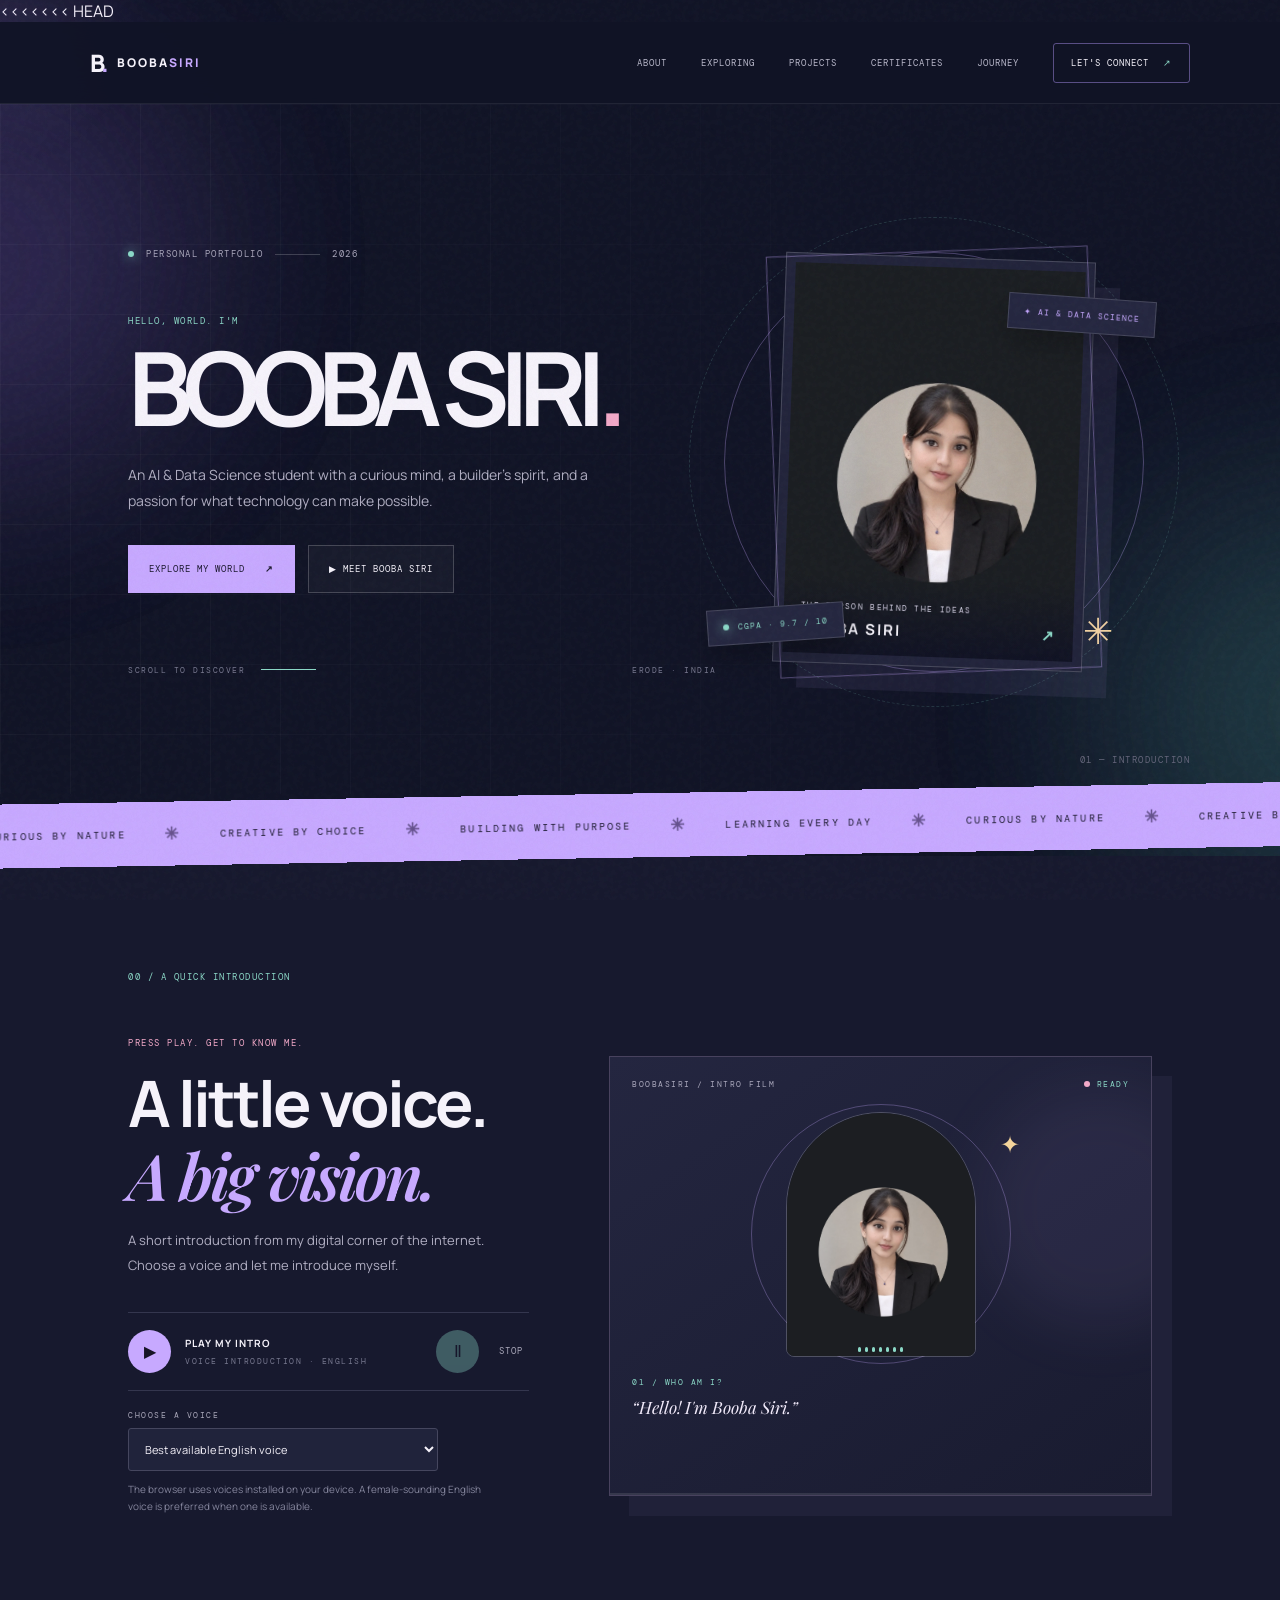
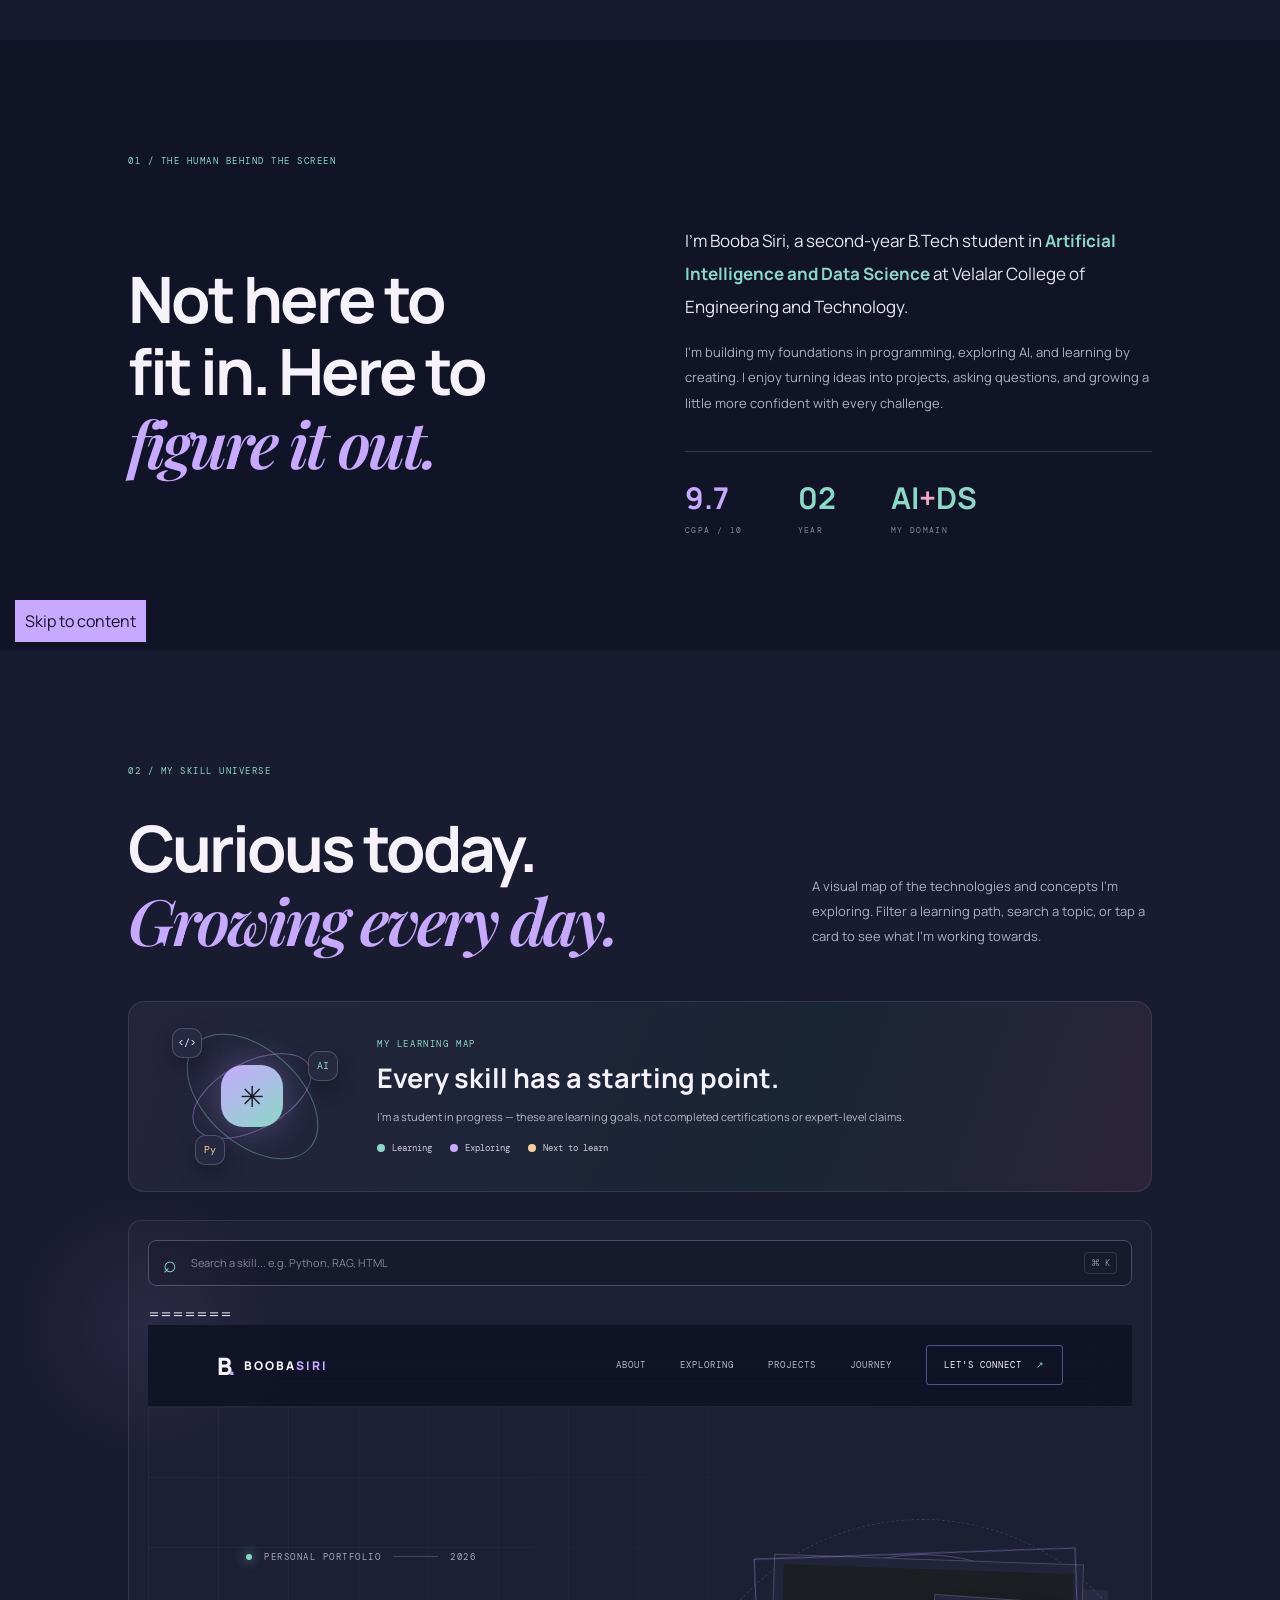
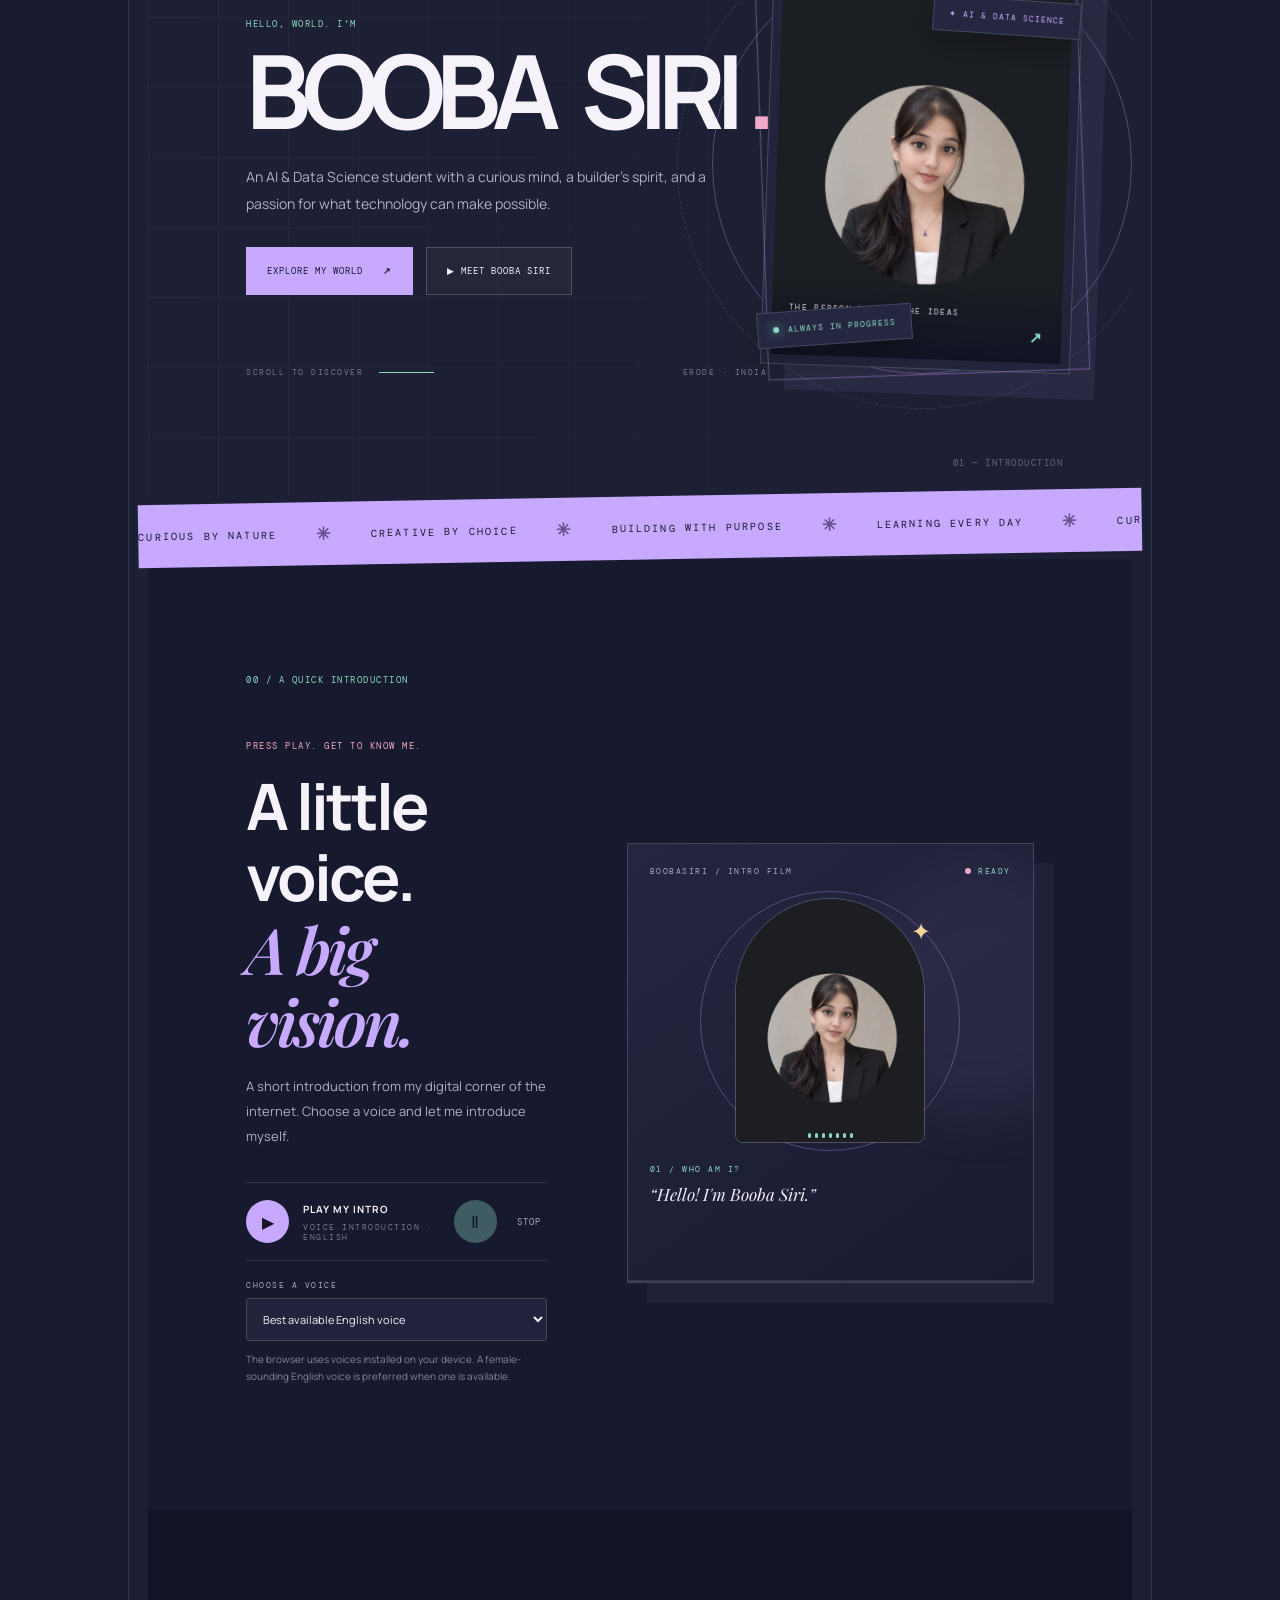
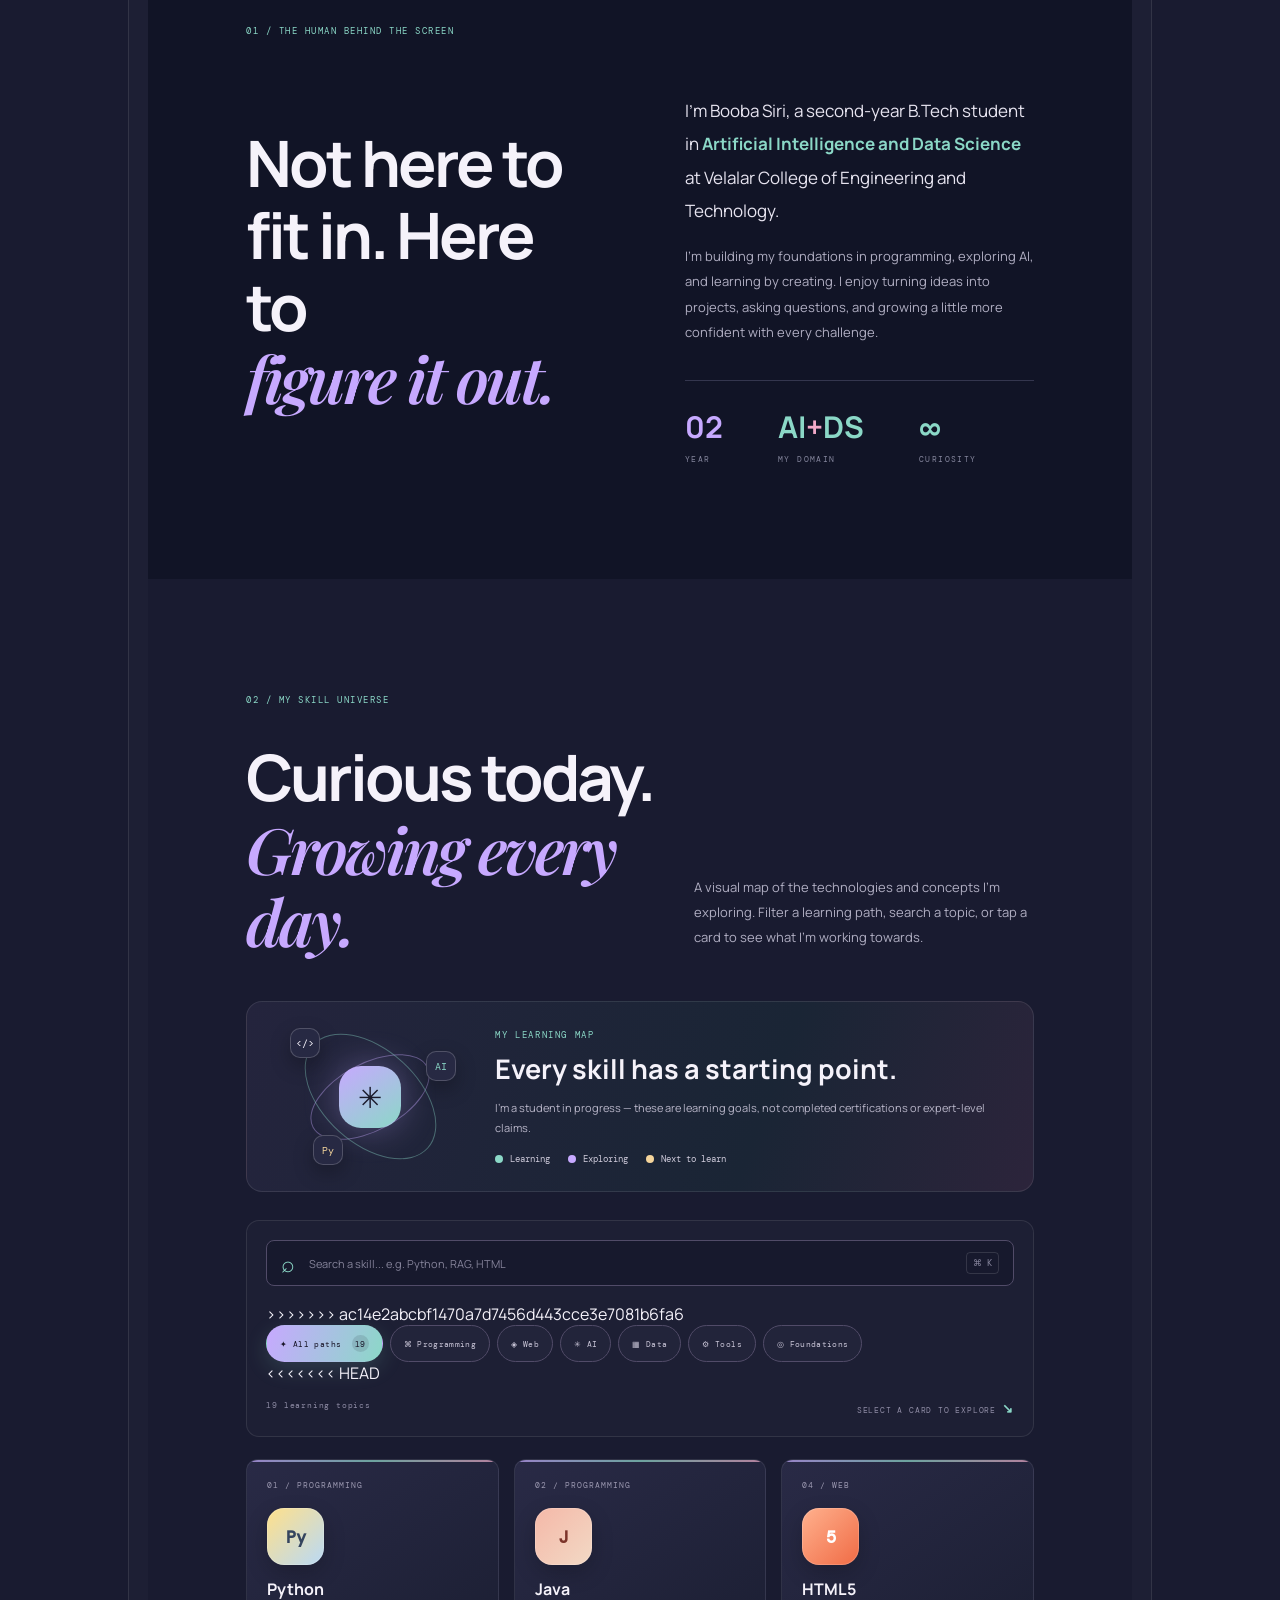
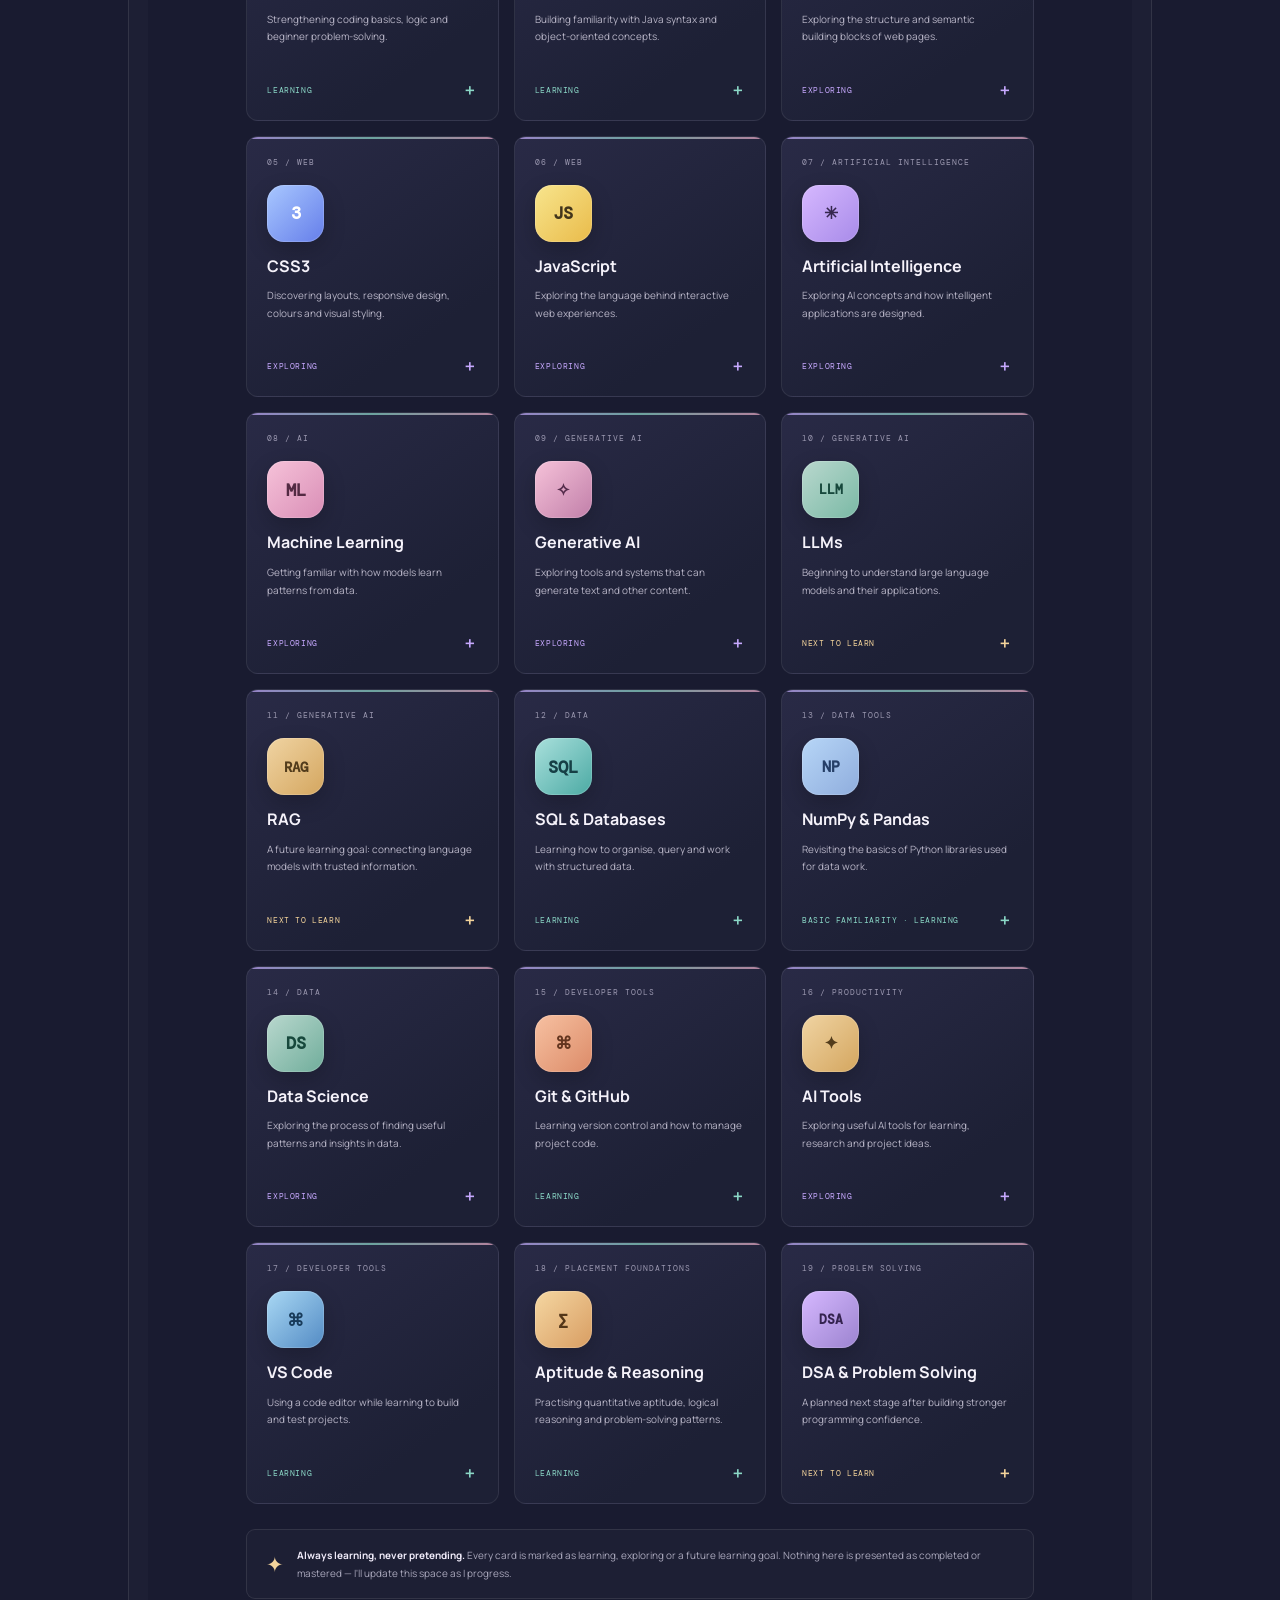
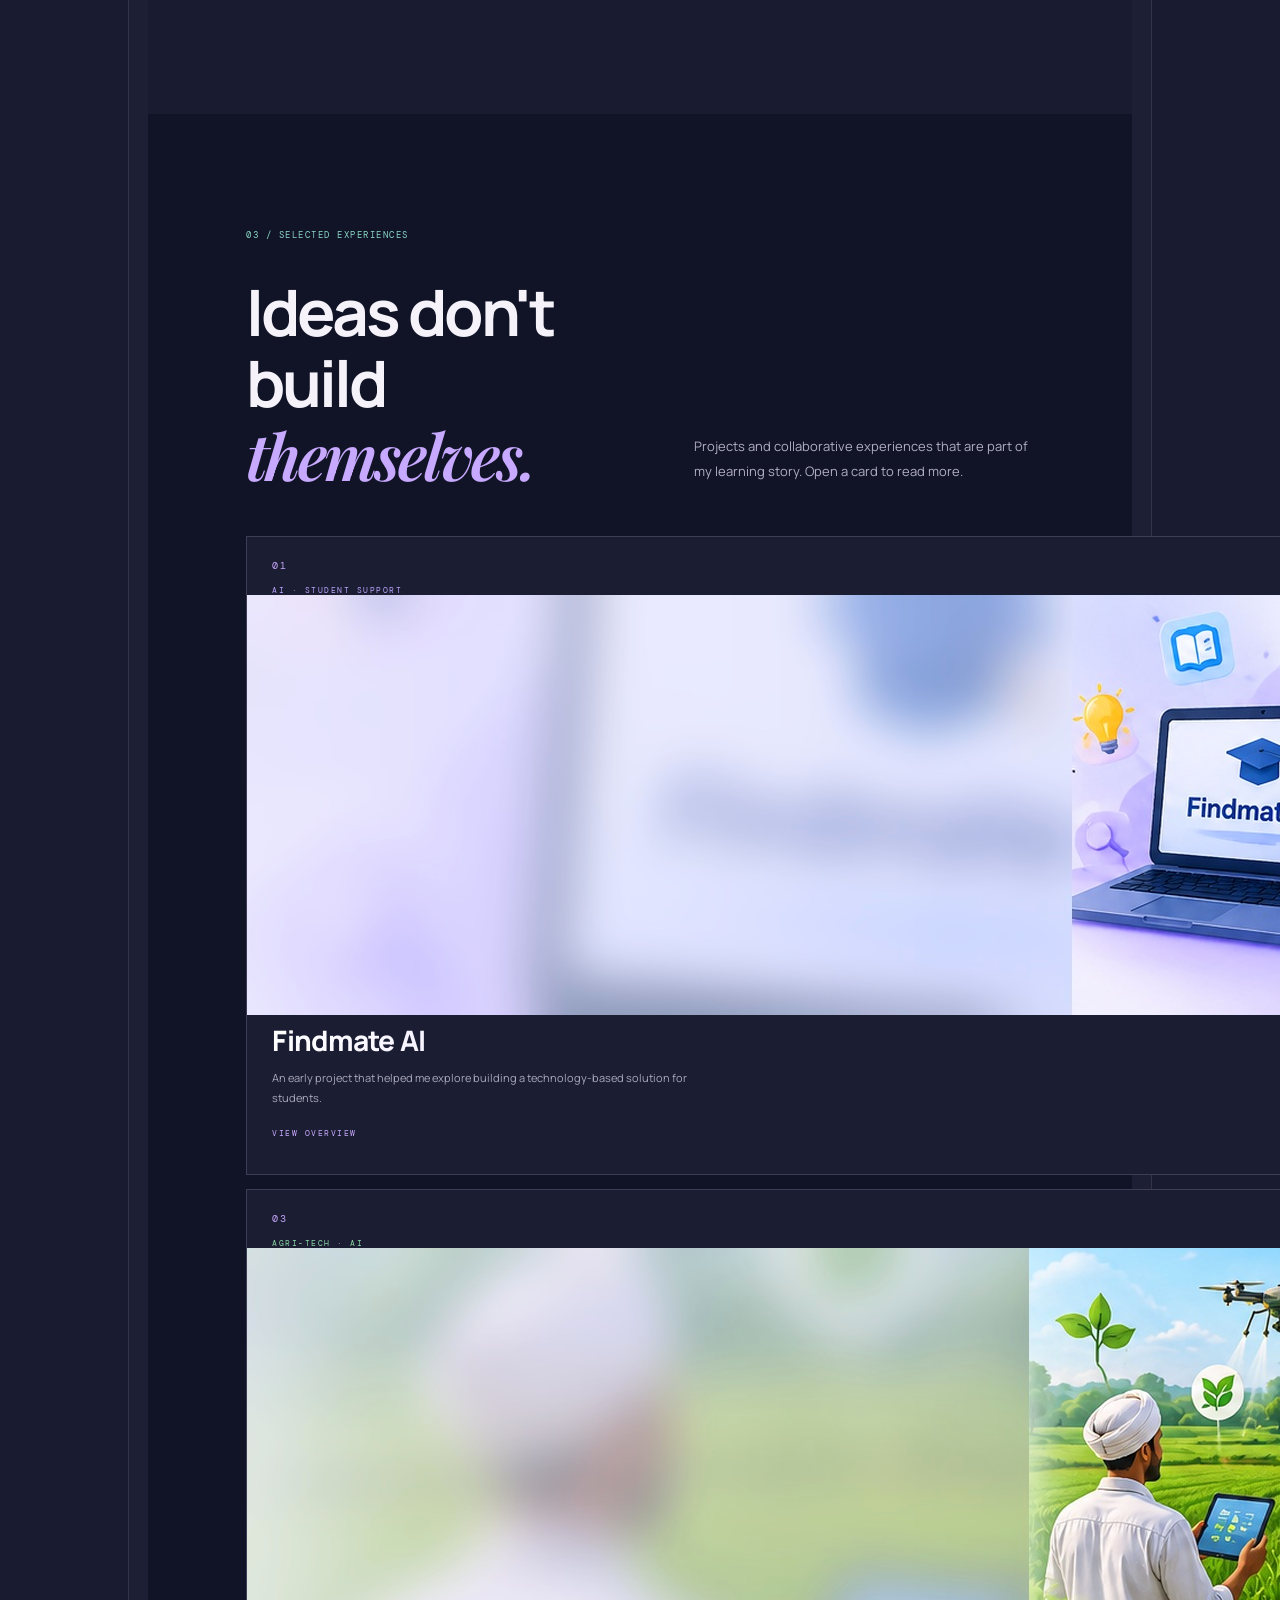
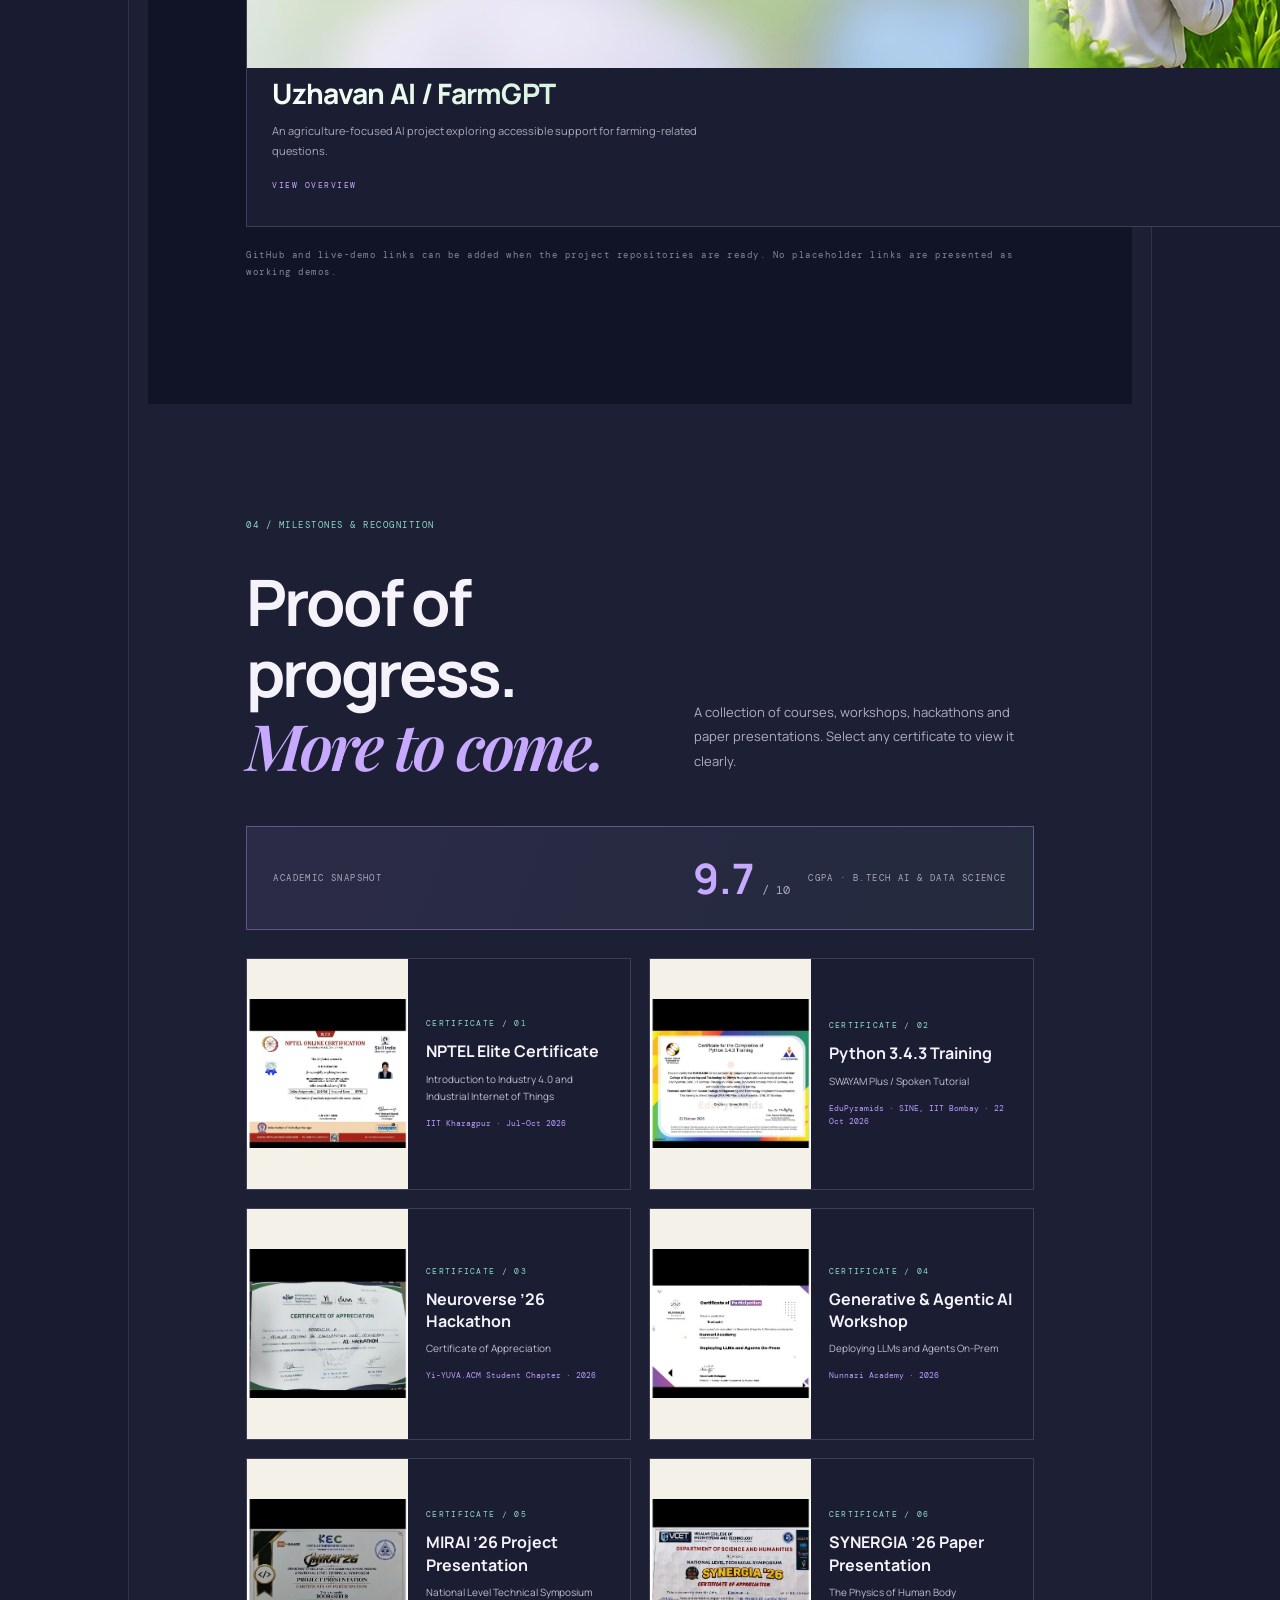
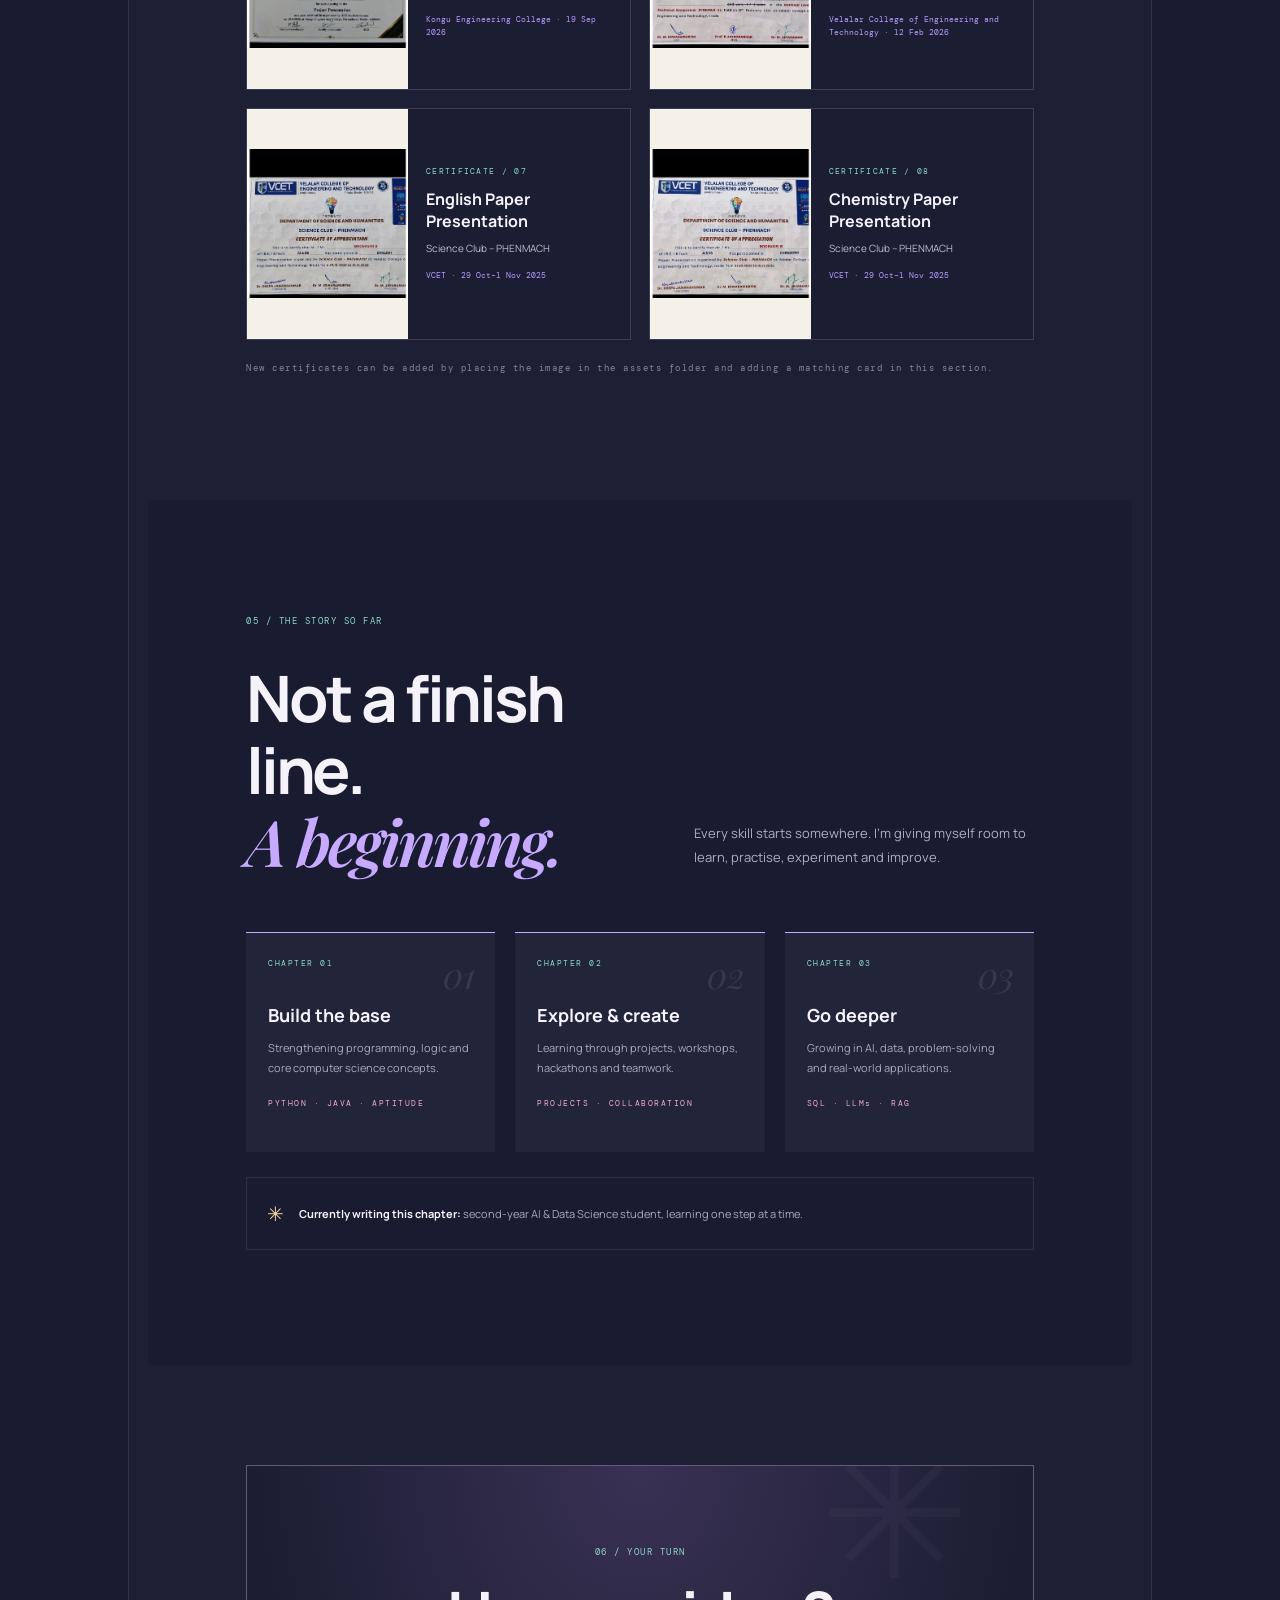
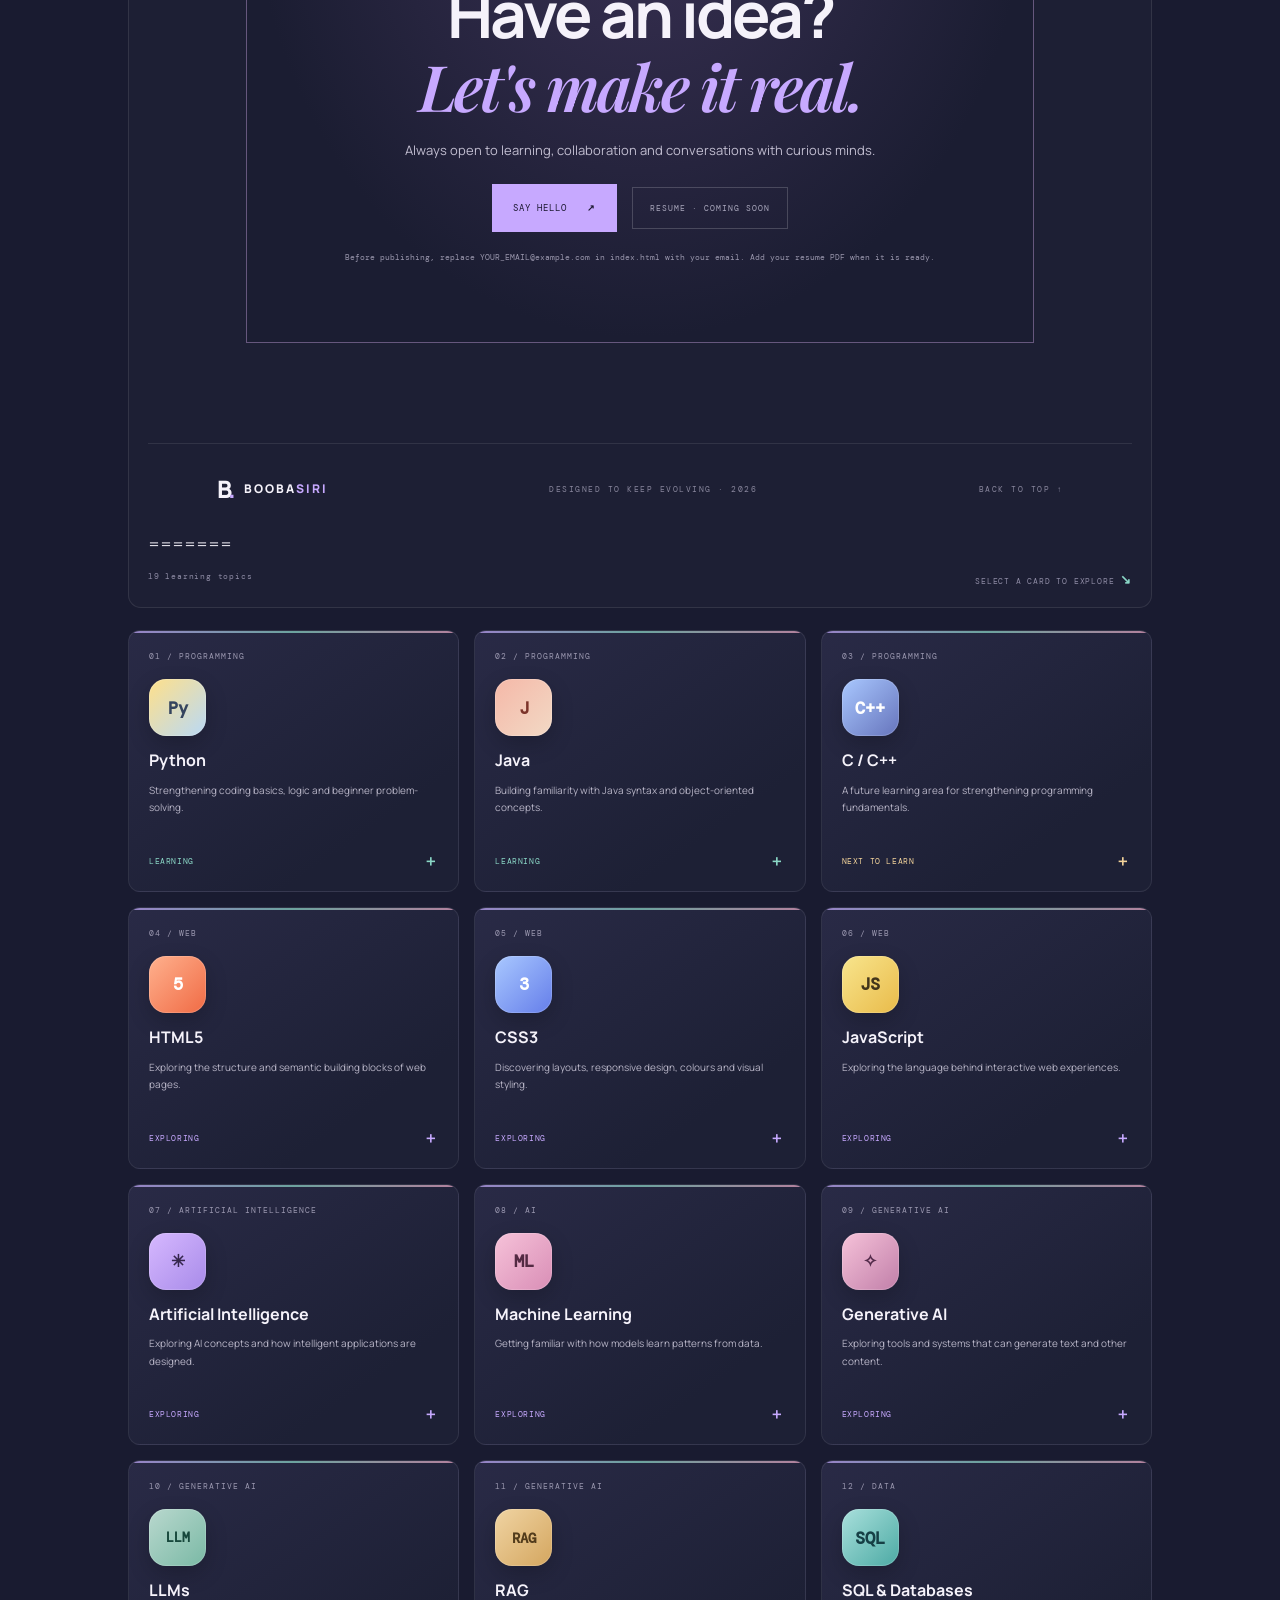
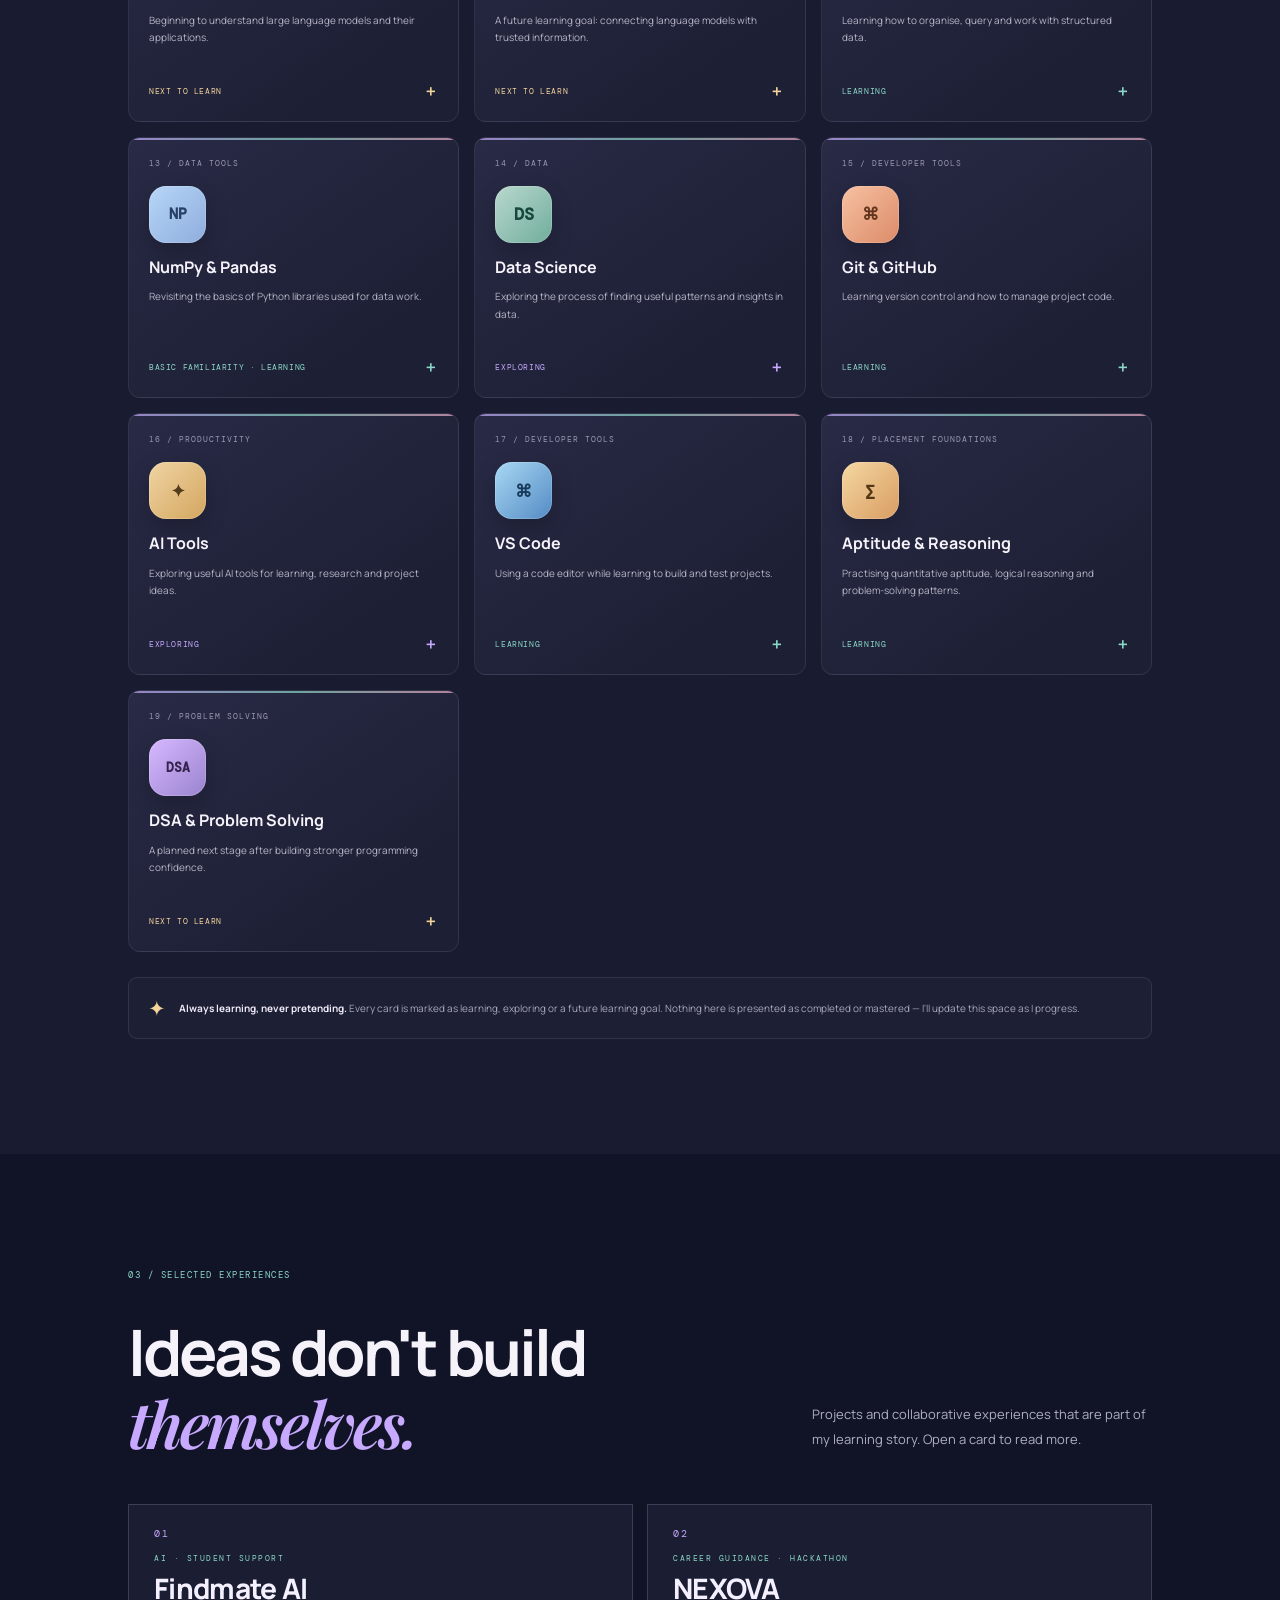
==== commit b92e44df: "Resolve merge conflicts" ====
--- a/index.html
+++ b/index.html
@@ -1,3 +1,4 @@
+<<<<<<< HEAD
 <!DOCTYPE html>
 <html lang="en">
 <head>
@@ -50,6 +51,273 @@
       <div class="skill-explorer-intro"><div class="skill-orbit-art" aria-hidden="true"><span class="orbit orbit-a"></span><span class="orbit orbit-b"></span><span class="orbit-core">✳</span><i class="orbit-dot dot-a">&lt;/&gt;</i><i class="orbit-dot dot-b">AI</i><i class="orbit-dot dot-c">Py</i></div><div class="skill-intro-copy"><span class="skill-kicker">MY LEARNING MAP</span><h3>Every skill has a starting point.</h3><p>I'm a student in progress — these are learning goals, not completed certifications or expert-level claims.</p><div class="learning-legend"><span><i class="legend-dot learning"></i> Learning</span><span><i class="legend-dot exploring"></i> Exploring</span><span><i class="legend-dot next"></i> Next to learn</span></div></div></div>
       <div class="skill-control-panel">
         <div class="skill-search-wrap"><span aria-hidden="true">⌕</span><input id="skillSearch" type="search" placeholder="Search a skill... e.g. Python, RAG, HTML" aria-label="Search skills"><kbd>⌘ K</kbd></div>
+=======
+
+<!DOCTYPE html>
+<html lang="en">
+<head>
+  <meta charset="UTF-8">
+  <meta name="viewport" content="width=device-width, initial-scale=1.0">
+  <meta name="theme-color" content="#111426">
+  <meta name="description" content="Booba Siri — AI & Data Science student, curious creator and lifelong learner.">
+  <title>BOOBASIRI — Portfolio</title>
+
+  <link rel="preconnect" href="https://fonts.googleapis.com">
+  <link rel="preconnect" href="https://fonts.gstatic.com" crossorigin>
+  <link href="https://fonts.googleapis.com/css2?family=DM+Mono:wght@400;500&family=Manrope:wght@400;500;600;700;800&family=Playfair+Display:ital,wght@0,600;0,700;1,600;1,700&display=swap" rel="stylesheet">
+
+  <link rel="stylesheet" href="style.css">
+</head>
+
+<body>
+
+  <div class="ambient ambient-one" aria-hidden="true"></div>
+  <div class="ambient ambient-two" aria-hidden="true"></div>
+  <div class="noise" aria-hidden="true"></div>
+  <div class="cursor-glow" aria-hidden="true"></div>
+  <div class="particle-field" id="particleField" aria-hidden="true"></div>
+
+  <a class="skip-link" href="#main">Skip to content</a>
+
+  <header class="topbar">
+    <a class="wordmark" href="#home" aria-label="Booba Siri home">
+      <span class="logo">B<span>.</span></span>
+      <span>BOOBA<span class="accent-word">SIRI</span></span>
+    </a>
+
+    <button class="menu-toggle" aria-label="Open navigation" aria-expanded="false">☰</button>
+
+    <nav class="nav-links" aria-label="Main navigation">
+      <a href="#about">ABOUT</a>
+      <a href="#skills">EXPLORING</a>
+      <a href="#work">PROJECTS</a>
+      <a href="#journey">JOURNEY</a>
+      <a class="nav-cta" href="#contact">LET'S CONNECT <span>↗</span></a>
+    </nav>
+  </header>
+
+  <main id="main">
+
+    <!-- HERO SECTION -->
+    <section class="hero" id="home">
+      <div class="hero-grid" aria-hidden="true"></div>
+
+      <div class="hero-copy">
+        <div class="eyebrow">
+          <span class="live-dot"></span>
+          PERSONAL PORTFOLIO
+          <span class="eyebrow-line"></span>
+          2026
+        </div>
+
+        <p class="hero-pre">HELLO, WORLD. I'M</p>
+
+        <h1 class="swing-title" aria-label="Booba Siri">
+          <span>B</span><span>O</span><span>O</span><span>B</span><span>A</span>
+          <i></i>
+          <span>S</span><span>I</span><span>R</span><span>I</span>
+          <span class="period">.</span>
+        </h1>
+
+        <p class="hero-description">
+          An AI &amp; Data Science student with a curious mind,
+          a builder's spirit, and a passion for what technology
+          can make possible.
+        </p>
+
+        <div class="hero-buttons">
+          <a class="btn btn-primary" href="#work">EXPLORE MY WORLD <b>↗</b></a>
+          <button class="btn btn-ghost" id="introJump">▶ MEET BOOBA SIRI</button>
+        </div>
+
+        <div class="hero-bottom">
+          <span>SCROLL TO DISCOVER</span>
+          <span class="scroll-line"></span>
+          <span class="hero-location">ERODE · INDIA</span>
+        </div>
+      </div>
+
+      <div class="hero-portrait">
+        <div class="portrait-ring ring-one"></div>
+        <div class="portrait-ring ring-two"></div>
+
+        <div class="portrait-card">
+          <img src="public/assets/booba-siri.jpg" alt="Portrait of Booba Siri">
+          <div class="portrait-caption">
+            <span>THE PERSON BEHIND THE IDEAS</span>
+            <strong>BOOBA SIRI <b>↗</b></strong>
+          </div>
+        </div>
+
+        <div class="float-chip chip-one">✦ AI &amp; DATA SCIENCE</div>
+        <div class="float-chip chip-two">
+          <span class="live-dot"></span> ALWAYS IN PROGRESS
+        </div>
+        <div class="orbit-star">✳</div>
+      </div>
+
+      <div class="hero-index">01 — INTRODUCTION</div>
+    </section>
+
+    <!-- TICKER -->
+    <section class="ticker" aria-label="Personal values">
+      <div class="ticker-track">
+        <span>CURIOUS BY NATURE</span><b>✳</b>
+        <span>CREATIVE BY CHOICE</span><b>✳</b>
+        <span>BUILDING WITH PURPOSE</span><b>✳</b>
+        <span>LEARNING EVERY DAY</span><b>✳</b>
+        <span>CURIOUS BY NATURE</span><b>✳</b>
+        <span>CREATIVE BY CHOICE</span><b>✳</b>
+      </div>
+    </section>
+
+    <!-- INTRODUCTION -->
+    <section class="intro-section section" id="intro">
+      <div class="section-label">00 / A QUICK INTRODUCTION</div>
+
+      <div class="intro-layout">
+        <div class="intro-copy">
+          <p class="overline">PRESS PLAY. GET TO KNOW ME.</p>
+
+          <h2>A little voice.<br><em>A big vision.</em></h2>
+
+          <p class="section-desc">
+            A short introduction from my digital corner of the internet.
+            Choose a voice and let me introduce myself.
+          </p>
+
+          <div class="voice-controls">
+            <button class="play-button" id="playIntro" aria-label="Play introduction">▶</button>
+
+            <div class="voice-meta">
+              <strong id="voiceStatus" aria-live="polite">PLAY MY INTRO</strong>
+              <span>VOICE INTRODUCTION · ENGLISH</span>
+            </div>
+
+            <button class="pause-button" id="pauseIntro" aria-label="Pause introduction" disabled>Ⅱ</button>
+            <button class="stop-button" id="stopIntro">STOP</button>
+          </div>
+
+          <label class="voice-select-label" for="voiceSelect">CHOOSE A VOICE</label>
+
+          <select id="voiceSelect" class="voice-select">
+            <option value="auto">Best available English voice</option>
+          </select>
+
+          <p class="voice-note">
+            The browser uses voices installed on your device.
+            A female-sounding English voice is preferred when one is available.
+          </p>
+        </div>
+
+        <!-- SINGLE CLEAN VIDEO STAGE -->
+        <div class="video-stage" id="videoStage">
+          <div class="stage-top">
+            <span>BOOBASIRI / INTRO FILM</span>
+            <span class="rec"><i></i> <span id="stageState">READY</span></span>
+          </div>
+
+          <div class="stage-person">
+            <div class="stage-halo"></div>
+
+            <img src="public/assets/booba-siri.jpg" alt="Booba Siri introduction portrait">
+
+            <div class="sound-bars" id="soundBars" aria-hidden="true">
+              <i></i><i></i><i></i><i></i><i></i><i></i><i></i>
+            </div>
+
+            <span class="stage-spark">✦</span>
+          </div>
+
+          <div class="stage-caption">
+            <span>01 / WHO AM I?</span>
+            <strong id="spokenCaption">“Hello! I'm Booba Siri.”</strong>
+          </div>
+
+          <div class="stage-progress">
+            <span id="voiceProgress"></span>
+          </div>
+        </div>
+      </div>
+    </section>
+
+    <!-- ABOUT -->
+    <section class="about-section section" id="about">
+      <div class="section-label">01 / THE HUMAN BEHIND THE SCREEN</div>
+
+      <div class="about-grid">
+        <h2>Not here to<br>fit in. Here to<br><em>figure it out.</em></h2>
+
+        <div class="about-copy">
+          <p class="big">
+            I'm Booba Siri, a second-year B.Tech student in
+            <strong>Artificial Intelligence and Data Science</strong>
+            at Velalar College of Engineering and Technology.
+          </p>
+
+          <p>
+            I'm building my foundations in programming, exploring AI,
+            and learning by creating. I enjoy turning ideas into projects,
+            asking questions, and growing a little more confident
+            with every challenge.
+          </p>
+
+          <div class="stats">
+            <div><strong>02</strong><span>YEAR</span></div>
+            <div><strong>AI<span>+</span>DS</strong><span>MY DOMAIN</span></div>
+            <div><strong>∞</strong><span>CURIOSITY</span></div>
+          </div>
+        </div>
+      </div>
+    </section>
+
+    <!-- SKILLS -->
+    <section class="skills-section section" id="skills">
+      <div class="section-label">02 / MY SKILL UNIVERSE</div>
+
+      <div class="section-head">
+        <h2>Curious today.<br><em>Growing every day.</em></h2>
+        <p>
+          A visual map of the technologies and concepts I'm exploring.
+          Filter a learning path, search a topic, or tap a card to see
+          what I'm working towards.
+        </p>
+      </div>
+
+      <div class="skill-explorer-intro">
+        <div class="skill-orbit-art" aria-hidden="true">
+          <span class="orbit orbit-a"></span>
+          <span class="orbit orbit-b"></span>
+          <span class="orbit-core">✳</span>
+          <i class="orbit-dot dot-a">&lt;/&gt;</i>
+          <i class="orbit-dot dot-b">AI</i>
+          <i class="orbit-dot dot-c">Py</i>
+        </div>
+
+        <div class="skill-intro-copy">
+          <span class="skill-kicker">MY LEARNING MAP</span>
+          <h3>Every skill has a starting point.</h3>
+          <p>
+            I'm a student in progress — these are learning goals,
+            not completed certifications or expert-level claims.
+          </p>
+
+          <div class="learning-legend">
+            <span><i class="legend-dot learning"></i> Learning</span>
+            <span><i class="legend-dot exploring"></i> Exploring</span>
+            <span><i class="legend-dot next"></i> Next to learn</span>
+          </div>
+        </div>
+      </div>
+
+      <div class="skill-control-panel">
+        <div class="skill-search-wrap">
+          <span aria-hidden="true">⌕</span>
+          <input id="skillSearch" type="search" placeholder="Search a skill... e.g. Python, RAG, HTML" aria-label="Search skills">
+          <kbd>⌘ K</kbd>
+        </div>
+
+>>>>>>> ac14e2abcbf1470a7d7456d443cce3e7081b6fa6
         <div class="skills-toolbar" role="group" aria-label="Filter learning paths">
           <button class="skill-filter active" data-filter="all" aria-pressed="true">✦ All paths <span>19</span></button>
           <button class="skill-filter" data-filter="programming" aria-pressed="false">⌘ Programming</button>
@@ -59,6 +327,7 @@
           <button class="skill-filter" data-filter="tools" aria-pressed="false">⚙ Tools</button>
           <button class="skill-filter" data-filter="foundations" aria-pressed="false">◎ Foundations</button>
         </div>
+<<<<<<< HEAD
         <div class="skill-results-line"><span id="skillResultCount" aria-live="polite">19 learning topics</span><span>SELECT A CARD TO EXPLORE <b>↘</b></span></div>
       </div>
       <div class="skill-grid skill-grid-rich" id="skillGrid">
@@ -109,3 +378,483 @@
   <button class="back-top" id="backTop" aria-label="Back to top">↑</button>
   <script src="script.js"></script>
 </body></html>
+=======
+
+        <div class="skill-results-line">
+          <span id="skillResultCount" aria-live="polite">19 learning topics</span>
+          <span>SELECT A CARD TO EXPLORE <b>↘</b></span>
+        </div>
+      </div>
+
+      <div class="skill-grid skill-grid-rich" id="skillGrid">
+
+        <details class="skill-card skill-card-rich" data-category="programming" data-search="python programming coding logic">
+          <summary>
+            <span class="skill-no">01 / PROGRAMMING</span>
+            <span class="skill-icon logo-python">Py</span>
+            <h3>Python</h3>
+            <p>Strengthening coding basics, logic and beginner problem-solving.</p>
+            <span class="skill-state status-learning">LEARNING <b>＋</b></span>
+          </summary>
+          <div class="skill-more">
+            <strong>My learning focus</strong>
+            <div class="skill-tags"><i>Variables &amp; loops</i><i>Functions</i><i>Lists &amp; strings</i><i>Problem solving</i></div>
+            <p class="skill-next">Next step: build confidence through small coding exercises.</p>
+          </div>
+        </details>
+
+        <details class="skill-card skill-card-rich" data-category="programming" data-search="java oop programming">
+          <summary>
+            <span class="skill-no">02 / PROGRAMMING</span>
+            <span class="skill-icon logo-java">J</span>
+            <h3>Java</h3>
+            <p>Building familiarity with Java syntax and object-oriented concepts.</p>
+            <span class="skill-state status-learning">LEARNING <b>＋</b></span>
+          </summary>
+          <div class="skill-more">
+            <strong>My learning focus</strong>
+            <div class="skill-tags"><i>OOP</i><i>Arrays</i><i>Classes &amp; objects</i><i>Inheritance</i><i>Exceptions</i></div>
+            <p class="skill-next">Next step: practise complete programs and test cases.</p>
+          </div>
+        </details>
+
+        <details class="skill-card skill-card-rich" data-category="programming" data-search="c cpp c++ programming">
+          <summary>
+            <span class="skill-no">03 / PROGRAMMING</span>
+            <span class="skill-icon logo-cpp">C++</span>
+            <h3>C / C++</h3>
+            <p>A future learning area for strengthening programming fundamentals.</p>
+            <span class="skill-state status-next">NEXT TO LEARN <b>＋</b></span>
+          </summary>
+          <div class="skill-more">
+            <strong>Planned learning path</strong>
+            <div class="skill-tags"><i>Syntax</i><i>Conditions &amp; loops</i><i>Functions</i><i>Arrays</i></div>
+            <p class="skill-next">A future addition to my programming foundations.</p>
+          </div>
+        </details>
+
+        <details class="skill-card skill-card-rich" data-category="web" data-search="html html5 web development">
+          <summary>
+            <span class="skill-no">04 / WEB</span>
+            <span class="skill-icon logo-html">5</span>
+            <h3>HTML5</h3>
+            <p>Exploring the structure and semantic building blocks of web pages.</p>
+            <span class="skill-state status-exploring">EXPLORING <b>＋</b></span>
+          </summary>
+          <div class="skill-more">
+            <strong>My learning focus</strong>
+            <div class="skill-tags"><i>Page structure</i><i>Semantic tags</i><i>Forms</i><i>Accessibility</i></div>
+            <p class="skill-next">Next step: understand how accessible pages are structured.</p>
+          </div>
+        </details>
+
+        <details class="skill-card skill-card-rich" data-category="web" data-search="css css3 responsive design">
+          <summary>
+            <span class="skill-no">05 / WEB</span>
+            <span class="skill-icon logo-css">3</span>
+            <h3>CSS3</h3>
+            <p>Discovering layouts, responsive design, colours and visual styling.</p>
+            <span class="skill-state status-exploring">EXPLORING <b>＋</b></span>
+          </summary>
+          <div class="skill-more">
+            <strong>My learning focus</strong>
+            <div class="skill-tags"><i>Flexbox &amp; Grid</i><i>Responsive UI</i><i>Animations</i><i>Layouts</i></div>
+            <p class="skill-next">Next step: practise responsive layouts and reusable styles.</p>
+          </div>
+        </details>
+
+        <details class="skill-card skill-card-rich" data-category="web" data-search="javascript js web interaction">
+          <summary>
+            <span class="skill-no">06 / WEB</span>
+            <span class="skill-icon logo-js">JS</span>
+            <h3>JavaScript</h3>
+            <p>Exploring the language behind interactive web experiences.</p>
+            <span class="skill-state status-exploring">EXPLORING <b>＋</b></span>
+          </summary>
+          <div class="skill-more">
+            <strong>My learning focus</strong>
+            <div class="skill-tags"><i>Variables</i><i>Functions</i><i>DOM basics</i><i>Events</i></div>
+            <p class="skill-next">Next step: make simple web pages respond to user actions.</p>
+          </div>
+        </details>
+
+        <details class="skill-card skill-card-rich" data-category="ai" data-search="artificial intelligence ai">
+          <summary>
+            <span class="skill-no">07 / ARTIFICIAL INTELLIGENCE</span>
+            <span class="skill-icon logo-ai">✳</span>
+            <h3>Artificial Intelligence</h3>
+            <p>Exploring AI concepts and how intelligent applications are designed.</p>
+            <span class="skill-state status-exploring">EXPLORING <b>＋</b></span>
+          </summary>
+          <div class="skill-more">
+            <strong>Areas I'm curious about</strong>
+            <div class="skill-tags"><i>AI fundamentals</i><i>Use cases</i><i>Responsible AI</i><i>AI applications</i></div>
+            <p class="skill-next">Next step: connect concepts with beginner-friendly projects.</p>
+          </div>
+        </details>
+
+        <details class="skill-card skill-card-rich" data-category="ai" data-search="machine learning ml">
+          <summary>
+            <span class="skill-no">08 / AI</span>
+            <span class="skill-icon logo-ml">ML</span>
+            <h3>Machine Learning</h3>
+            <p>Getting familiar with how models learn patterns from data.</p>
+            <span class="skill-state status-exploring">EXPLORING <b>＋</b></span>
+          </summary>
+          <div class="skill-more">
+            <strong>Areas I'm curious about</strong>
+            <div class="skill-tags"><i>Data &amp; features</i><i>Model basics</i><i>Training</i><i>Evaluation</i></div>
+            <p class="skill-next">Next step: strengthen maths and data foundations before deeper practice.</p>
+          </div>
+        </details>
+
+        <details class="skill-card skill-card-rich" data-category="ai" data-search="generative ai genai">
+          <summary>
+            <span class="skill-no">09 / GENERATIVE AI</span>
+            <span class="skill-icon logo-genai">✧</span>
+            <h3>Generative AI</h3>
+            <p>Exploring tools and systems that can generate text and other content.</p>
+            <span class="skill-state status-exploring">EXPLORING <b>＋</b></span>
+          </summary>
+          <div class="skill-more">
+            <strong>Areas I'm curious about</strong>
+            <div class="skill-tags"><i>Generative models</i><i>Prompt basics</i><i>Use cases</i><i>Limitations</i></div>
+            <p class="skill-next">Next step: learn how to use generative tools thoughtfully.</p>
+          </div>
+        </details>
+
+        <details class="skill-card skill-card-rich" data-category="ai" data-search="large language models llm">
+          <summary>
+            <span class="skill-no">10 / GENERATIVE AI</span>
+            <span class="skill-icon logo-llm">LLM</span>
+            <h3>LLMs</h3>
+            <p>Beginning to understand large language models and their applications.</p>
+            <span class="skill-state status-next">NEXT TO LEARN <b>＋</b></span>
+          </summary>
+          <div class="skill-more">
+            <strong>Planned learning path</strong>
+            <div class="skill-tags"><i>Tokens</i><i>Context windows</i><i>Embeddings</i><i>Model basics</i></div>
+            <p class="skill-next">A future focus after strengthening programming and AI basics.</p>
+          </div>
+        </details>
+
+        <details class="skill-card skill-card-rich" data-category="ai" data-search="rag retrieval augmented generation">
+          <summary>
+            <span class="skill-no">11 / GENERATIVE AI</span>
+            <span class="skill-icon logo-rag">RAG</span>
+            <h3>RAG</h3>
+            <p>A future learning goal: connecting language models with trusted information.</p>
+            <span class="skill-state status-next">NEXT TO LEARN <b>＋</b></span>
+          </summary>
+          <div class="skill-more">
+            <strong>Planned learning path</strong>
+            <div class="skill-tags"><i>Knowledge sources</i><i>Embeddings</i><i>Retrieval</i><i>Generation</i></div>
+            <p class="skill-next">I'll explore this after understanding LLM fundamentals.</p>
+          </div>
+        </details>
+
+        <details class="skill-card skill-card-rich" data-category="data" data-search="sql database queries">
+          <summary>
+            <span class="skill-no">12 / DATA</span>
+            <span class="skill-icon logo-sql">SQL</span>
+            <h3>SQL &amp; Databases</h3>
+            <p>Learning how to organise, query and work with structured data.</p>
+            <span class="skill-state status-learning">LEARNING <b>＋</b></span>
+          </summary>
+          <div class="skill-more">
+            <strong>My learning focus</strong>
+            <div class="skill-tags"><i>SELECT queries</i><i>Filtering</i><i>Joins</i><i>CRUD</i></div>
+            <p class="skill-next">Next step: practise queries with sample databases.</p>
+          </div>
+        </details>
+
+        <details class="skill-card skill-card-rich" data-category="data" data-search="numpy pandas python data analysis">
+          <summary>
+            <span class="skill-no">13 / DATA TOOLS</span>
+            <span class="skill-icon logo-data">NP</span>
+            <h3>NumPy &amp; Pandas</h3>
+            <p>Revisiting the basics of Python libraries used for data work.</p>
+            <span class="skill-state status-learning">BASIC FAMILIARITY · LEARNING <b>＋</b></span>
+          </summary>
+          <div class="skill-more">
+            <strong>My learning focus</strong>
+            <div class="skill-tags"><i>Arrays</i><i>DataFrames</i><i>Data handling</i><i>Basic operations</i></div>
+            <p class="skill-next">Next step: practise small data-cleaning exercises.</p>
+          </div>
+        </details>
+
+        <details class="skill-card skill-card-rich" data-category="data" data-search="data science analytics visualization">
+          <summary>
+            <span class="skill-no">14 / DATA</span>
+            <span class="skill-icon logo-ds">DS</span>
+            <h3>Data Science</h3>
+            <p>Exploring the process of finding useful patterns and insights in data.</p>
+            <span class="skill-state status-exploring">EXPLORING <b>＋</b></span>
+          </summary>
+          <div class="skill-more">
+            <strong>Areas I'm curious about</strong>
+            <div class="skill-tags"><i>Data collection</i><i>Cleaning</i><i>Analysis</i><i>Visualisation</i></div>
+            <p class="skill-next">Next step: strengthen statistics and Python data skills.</p>
+          </div>
+        </details>
+
+        <details class="skill-card skill-card-rich" data-category="tools" data-search="git github version control">
+          <summary>
+            <span class="skill-no">15 / DEVELOPER TOOLS</span>
+            <span class="skill-icon logo-git">⌘</span>
+            <h3>Git &amp; GitHub</h3>
+            <p>Learning version control and how to manage project code.</p>
+            <span class="skill-state status-learning">LEARNING <b>＋</b></span>
+          </summary>
+          <div class="skill-more">
+            <strong>My learning focus</strong>
+            <div class="skill-tags"><i>Repositories</i><i>Commits</i><i>Push &amp; pull</i><i>Branches</i></div>
+            <p class="skill-next">Next step: keep project work organised in repositories.</p>
+          </div>
+        </details>
+
+        <details class="skill-card skill-card-rich" data-category="tools" data-search="ai tools productivity">
+          <summary>
+            <span class="skill-no">16 / PRODUCTIVITY</span>
+            <span class="skill-icon logo-tools">✦</span>
+            <h3>AI Tools</h3>
+            <p>Exploring useful AI tools for learning, research and project ideas.</p>
+            <span class="skill-state status-exploring">EXPLORING <b>＋</b></span>
+          </summary>
+          <div class="skill-more">
+            <strong>Areas I'm exploring</strong>
+            <div class="skill-tags"><i>Research support</i><i>Study workflows</i><i>Prompting</i><i>Project ideation</i></div>
+            <p class="skill-next">Next step: evaluate tools and use them responsibly.</p>
+          </div>
+        </details>
+
+        <details class="skill-card skill-card-rich" data-category="tools" data-search="visual studio code vscode editor">
+          <summary>
+            <span class="skill-no">17 / DEVELOPER TOOLS</span>
+            <span class="skill-icon logo-vscode">⌘</span>
+            <h3>VS Code</h3>
+            <p>Using a code editor while learning to build and test projects.</p>
+            <span class="skill-state status-learning">LEARNING <b>＋</b></span>
+          </summary>
+          <div class="skill-more">
+            <strong>My learning focus</strong>
+            <div class="skill-tags"><i>Editor basics</i><i>Extensions</i><i>Run &amp; debug</i><i>Project folders</i></div>
+            <p class="skill-next">Next step: get comfortable with an efficient coding workflow.</p>
+          </div>
+        </details>
+
+        <details class="skill-card skill-card-rich" data-category="foundations" data-search="aptitude logical reasoning quantitative verbal placement">
+          <summary>
+            <span class="skill-no">18 / PLACEMENT FOUNDATIONS</span>
+            <span class="skill-icon logo-aptitude">∑</span>
+            <h3>Aptitude &amp; Reasoning</h3>
+            <p>Practising quantitative aptitude, logical reasoning and problem-solving patterns.</p>
+            <span class="skill-state status-learning">LEARNING <b>＋</b></span>
+          </summary>
+          <div class="skill-more">
+            <strong>My learning focus</strong>
+            <div class="skill-tags"><i>Numbers</i><i>Blood relations</i><i>Logical reasoning</i><i>Problem patterns</i></div>
+            <p class="skill-next">Next step: keep a small daily practice routine alongside coding.</p>
+          </div>
+        </details>
+
+        <details class="skill-card skill-card-rich" data-category="foundations" data-search="data structures algorithms dsa coding interview">
+          <summary>
+            <span class="skill-no">19 / PROBLEM SOLVING</span>
+            <span class="skill-icon logo-dsa">DSA</span>
+            <h3>DSA &amp; Problem Solving</h3>
+            <p>A planned next stage after building stronger programming confidence.</p>
+            <span class="skill-state status-next">NEXT TO LEARN <b>＋</b></span>
+          </summary>
+          <div class="skill-more">
+            <strong>Planned learning path</strong>
+            <div class="skill-tags"><i>Arrays</i><i>Strings</i><i>Searching</i><i>Sorting</i><i>Patterns</i></div>
+            <p class="skill-next">I'll build up gradually, one concept at a time.</p>
+          </div>
+        </details>
+
+      </div>
+
+      <div class="skills-empty" id="skillsEmpty" hidden>
+        <span>✧</span>
+        <strong>No matching learning topics</strong>
+        <p>Try another keyword or choose a different path.</p>
+      </div>
+
+      <div class="skills-footnote">
+        <span>✦</span>
+        <p>
+          <strong>Always learning, never pretending.</strong>
+          Every card is marked as learning, exploring or a future learning goal.
+          Nothing here is presented as completed or mastered — I'll update this
+          space as I progress.
+        </p>
+      </div>
+    </section>
+
+    <!-- PROJECTS -->
+    <section class="work-section section" id="work">
+      <div class="section-label">03 / SELECTED EXPERIENCES</div>
+
+      <div class="section-head">
+        <h2>Ideas don't build<br><em>themselves.</em></h2>
+        <p>Projects and collaborative experiences that are part of my learning story. Open a card to read more.</p>
+      </div>
+
+      <div class="work-grid">
+
+        <details class="project-card">
+          <summary>
+            <span class="project-number">01</span>
+            <span class="project-kind">AI · STUDENT SUPPORT</span>
+            <h3>Findmate AI</h3>
+            <p>An early project that helped me explore building a technology-based solution for students.</p>
+            <span class="project-open">VIEW OVERVIEW <b>↗</b></span>
+          </summary>
+          <div class="project-more">
+            <p><strong>My learning:</strong> Exploring how an AI-powered idea can be shaped into a student-facing project.</p>
+            <span class="tag">AI PROJECT</span>
+            <span class="tag">LEARNING BUILD</span>
+          </div>
+        </details>
+
+        <details class="project-card">
+          <summary>
+            <span class="project-number">02</span>
+            <span class="project-kind">CAREER GUIDANCE · HACKATHON</span>
+            <h3>NEXOVA</h3>
+            <p>A student career guidance platform concept, designed to support learners across their journey.</p>
+            <span class="project-open">VIEW OVERVIEW <b>↗</b></span>
+          </summary>
+          <div class="project-more">
+            <p><strong>Focus:</strong> Helping students explore career paths, skills, projects, internships and placement preparation.</p>
+            <span class="tag">EDTECH</span>
+            <span class="tag">CAREER GUIDANCE</span>
+          </div>
+        </details>
+
+        <details class="project-card">
+          <summary>
+            <span class="project-number">03</span>
+            <span class="project-kind">AGRI-TECH · AI</span>
+            <h3>Uzhavan AI / FarmGPT</h3>
+            <p>An agriculture-focused AI project exploring accessible support for farming-related questions.</p>
+            <span class="project-open">VIEW OVERVIEW <b>↗</b></span>
+          </summary>
+          <div class="project-more">
+            <p><strong>Focus:</strong> Exploring a conversational software experience for agriculture-related information.</p>
+            <span class="tag">AGRI-TECH</span>
+            <span class="tag">CHATBOT CONCEPT</span>
+          </div>
+        </details>
+
+        <details class="project-card">
+          <summary>
+            <span class="project-number">04</span>
+            <span class="project-kind">SMART CAMPUS · HACKATHON</span>
+            <h3>Smart Campus Energy Waste Monitor</h3>
+            <p>A concept focused on identifying and reducing unnecessary energy usage in campus spaces.</p>
+            <span class="project-open">VIEW OVERVIEW <b>↗</b></span>
+          </summary>
+          <div class="project-more">
+            <p><strong>Focus:</strong> Thinking about how technology can help make campus energy use more efficient.</p>
+            <span class="tag">SMART CAMPUS</span>
+            <span class="tag">SUSTAINABILITY</span>
+          </div>
+        </details>
+
+      </div>
+
+      <p class="fine-print">
+        GitHub and live-demo links can be added when the project repositories are ready.
+        No placeholder links are presented as working demos.
+      </p>
+    </section>
+
+    <!-- JOURNEY -->
+    <section class="journey-section section" id="journey">
+      <div class="section-label">04 / THE STORY SO FAR</div>
+
+      <div class="section-head">
+        <h2>Not a finish line.<br><em>A beginning.</em></h2>
+        <p>Every skill starts somewhere. I'm giving myself room to learn, practise, experiment and improve.</p>
+      </div>
+
+      <div class="journey-track">
+        <article>
+          <span>CHAPTER 01</span>
+          <i>01</i>
+          <h3>Build the base</h3>
+          <p>Strengthening programming, logic and core computer science concepts.</p>
+          <small>PYTHON · JAVA · APTITUDE</small>
+        </article>
+
+        <article>
+          <span>CHAPTER 02</span>
+          <i>02</i>
+          <h3>Explore &amp; create</h3>
+          <p>Learning through projects, workshops, hackathons and teamwork.</p>
+          <small>PROJECTS · COLLABORATION</small>
+        </article>
+
+        <article>
+          <span>CHAPTER 03</span>
+          <i>03</i>
+          <h3>Go deeper</h3>
+          <p>Growing in AI, data, problem-solving and real-world applications.</p>
+          <small>SQL · LLMs · RAG</small>
+        </article>
+      </div>
+
+      <div class="journey-note">
+        <span>✳</span>
+        <p><strong>Currently writing this chapter:</strong> second-year AI &amp; Data Science student, learning one step at a time.</p>
+      </div>
+    </section>
+
+    <!-- CONTACT -->
+    <section class="contact-section section" id="contact">
+      <div class="contact-box">
+        <div class="contact-orbit">✳</div>
+
+        <div class="section-label">05 / YOUR TURN</div>
+
+        <h2>Have an idea?<br><em>Let's make it real.</em></h2>
+
+        <p>Always open to learning, collaboration and conversations with curious minds.</p>
+
+        <div class="contact-actions">
+          <a class="btn btn-primary" href="mailto:YOUR_EMAIL@example.com?subject=Hello%20Booba%20Siri">
+            SAY HELLO <b>↗</b>
+          </a>
+
+          <span class="resume-chip" aria-label="Resume will be added later">RESUME · COMING SOON</span>
+        </div>
+
+        <small>
+          Before publishing, replace YOUR_EMAIL@example.com in index.html with your email.
+          Add your resume PDF when it is ready.
+        </small>
+      </div>
+    </section>
+
+  </main>
+
+  <!-- FOOTER -->
+  <footer>
+    <a class="wordmark" href="#home">
+      <span class="logo">B<span>.</span></span>
+      <span>BOOBA<span class="accent-word">SIRI</span></span>
+    </a>
+
+    <span>DESIGNED TO KEEP EVOLVING · 2026</span>
+    <a href="#home">BACK TO TOP ↑</a>
+  </footer>
+
+  <button class="back-top" id="backTop" aria-label="Back to top">↑</button>
+
+  <script src="script.js"></script>
+
+</body>
+</html>
+>>>>>>> ac14e2abcbf1470a7d7456d443cce3e7081b6fa6
--- a/style.css
+++ b/style.css
@@ -20,6 +20,7 @@
 @media(max-width:540px){.skill-grid-rich{grid-template-columns:1fr}.skill-card-rich summary{min-height:225px}.skills-toolbar{gap:7px}.skill-filter{padding:9px 11px;font-size:8px}.skill-explorer-intro{grid-template-columns:1fr;text-align:center;padding:20px}.skill-orbit-art{height:125px}.learning-legend{justify-content:center}.skill-control-panel{padding:12px}.skill-results-line{font-size:7px}.skill-search-wrap kbd{display:none}}
 
 .logo-aptitude{background:linear-gradient(135deg,#f5d7a2,#d89d62);color:#543719}
+<<<<<<< HEAD
 
 /* Portfolio additions: academic highlight, project artwork and certificate gallery */
 .project-art{display:block;width:100%;height:auto;aspect-ratio:20/7;object-fit:cover;object-position:center;border-bottom:1px solid #ffffff18}.project-card summary{padding:0 0 25px;overflow:hidden}.project-card summary>.project-number,.project-card summary>.project-kind,.project-card summary>h3,.project-card summary>p,.project-card summary>.project-open{margin-left:25px;margin-right:25px}.project-card summary>.project-number{display:block;margin-top:22px}.project-card summary>.project-kind{margin-top:13px}.project-card summary>h3{margin-top:9px}.certificate-highlight{display:flex;align-items:center;gap:18px;flex-wrap:wrap;padding:22px 26px;margin:35px 0 28px;border:1px solid #b99bff65;background:linear-gradient(110deg,#b99bff18,#8bd8c710);}.certificate-highlight span,.certificate-highlight small{font:9px var(--mono);letter-spacing:1.4px;color:#aaa8bd}.certificate-highlight strong{font:700 42px var(--sans);color:var(--lav);margin-left:auto}.certificate-highlight strong i{font:12px var(--mono);color:#aaa8bd}.certificate-grid{display:grid;grid-template-columns:repeat(2,minmax(0,1fr));gap:18px}.certificate-card{display:grid;grid-template-columns:42% 1fr;min-height:230px;background:#1b1d32;border:1px solid #3d3d55;transition:.25s;overflow:hidden}.certificate-card:hover{transform:translateY(-4px);border-color:#b99bff}.certificate-preview{border:0;background:#111426;padding:0;position:relative;cursor:zoom-in;min-height:230px;overflow:hidden}.certificate-preview img{width:100%;height:100%;object-fit:contain;background:#f4f1e9;transition:transform .35s}.certificate-preview span{position:absolute;left:10px;right:10px;bottom:10px;padding:10px;background:#17192ee8;color:#c7a9ff;font:8px var(--mono);letter-spacing:1px;opacity:0;transition:.25s}.certificate-preview:hover span,.certificate-preview:focus-visible span{opacity:1}.certificate-preview:hover img{transform:scale(1.04)}.certificate-info{padding:22px 18px;align-self:center}.certificate-index{font:8px var(--mono);letter-spacing:1.3px;color:#8bd8c7}.certificate-info h3{font-size:16px;line-height:1.4;margin:12px 0 8px}.certificate-info p{font-size:10px;line-height:1.7;color:#c0bdd0;margin:0}.certificate-info small{display:block;margin-top:12px;color:#b99bff;font:8px var(--mono);line-height:1.6}.certificate-modal{position:fixed;inset:0;z-index:100;background:#080914f2;backdrop-filter:blur(12px);display:none;align-items:center;justify-content:center;flex-direction:column;padding:55px 20px 25px}.certificate-modal.open{display:flex}.certificate-modal img{max-width:min(92vw,1000px);max-height:82vh;object-fit:contain;background:#fff;box-shadow:0 25px 90px #0009}.certificate-modal p{color:#d7d0e8;font:10px var(--mono);letter-spacing:1px;text-align:center}.certificate-modal-close{position:absolute;right:28px;top:18px;border:1px solid #ffffff55;background:#22243a;color:white;width:42px;height:42px;border-radius:50%;font-size:26px;cursor:pointer}.stats strong{font-size:30px}.stats>div:first-child strong{color:var(--lav)}
@@ -33,3 +34,5 @@
 .project-uzhavan h3{background:linear-gradient(90deg,#f7fff8 0%,#8bd8a4 85%);-webkit-background-clip:text;background-clip:text;-webkit-text-fill-color:transparent}
 .project-findmate .project-kind{color:#bba4ff}.project-uzhavan .project-kind{color:#8bd8a4}
 
+=======
+>>>>>>> ac14e2abcbf1470a7d7456d443cce3e7081b6fa6
--- a/style.css
+++ b/style.css
@@ -20,6 +20,7 @@
 @media(max-width:540px){.skill-grid-rich{grid-template-columns:1fr}.skill-card-rich summary{min-height:225px}.skills-toolbar{gap:7px}.skill-filter{padding:9px 11px;font-size:8px}.skill-explorer-intro{grid-template-columns:1fr;text-align:center;padding:20px}.skill-orbit-art{height:125px}.learning-legend{justify-content:center}.skill-control-panel{padding:12px}.skill-results-line{font-size:7px}.skill-search-wrap kbd{display:none}}
 
 .logo-aptitude{background:linear-gradient(135deg,#f5d7a2,#d89d62);color:#543719}
+<<<<<<< HEAD
 
 /* Portfolio additions: academic highlight, project artwork and certificate gallery */
 .project-art{display:block;width:100%;height:auto;aspect-ratio:20/7;object-fit:cover;object-position:center;border-bottom:1px solid #ffffff18}.project-card summary{padding:0 0 25px;overflow:hidden}.project-card summary>.project-number,.project-card summary>.project-kind,.project-card summary>h3,.project-card summary>p,.project-card summary>.project-open{margin-left:25px;margin-right:25px}.project-card summary>.project-number{display:block;margin-top:22px}.project-card summary>.project-kind{margin-top:13px}.project-card summary>h3{margin-top:9px}.certificate-highlight{display:flex;align-items:center;gap:18px;flex-wrap:wrap;padding:22px 26px;margin:35px 0 28px;border:1px solid #b99bff65;background:linear-gradient(110deg,#b99bff18,#8bd8c710);}.certificate-highlight span,.certificate-highlight small{font:9px var(--mono);letter-spacing:1.4px;color:#aaa8bd}.certificate-highlight strong{font:700 42px var(--sans);color:var(--lav);margin-left:auto}.certificate-highlight strong i{font:12px var(--mono);color:#aaa8bd}.certificate-grid{display:grid;grid-template-columns:repeat(2,minmax(0,1fr));gap:18px}.certificate-card{display:grid;grid-template-columns:42% 1fr;min-height:230px;background:#1b1d32;border:1px solid #3d3d55;transition:.25s;overflow:hidden}.certificate-card:hover{transform:translateY(-4px);border-color:#b99bff}.certificate-preview{border:0;background:#111426;padding:0;position:relative;cursor:zoom-in;min-height:230px;overflow:hidden}.certificate-preview img{width:100%;height:100%;object-fit:contain;background:#f4f1e9;transition:transform .35s}.certificate-preview span{position:absolute;left:10px;right:10px;bottom:10px;padding:10px;background:#17192ee8;color:#c7a9ff;font:8px var(--mono);letter-spacing:1px;opacity:0;transition:.25s}.certificate-preview:hover span,.certificate-preview:focus-visible span{opacity:1}.certificate-preview:hover img{transform:scale(1.04)}.certificate-info{padding:22px 18px;align-self:center}.certificate-index{font:8px var(--mono);letter-spacing:1.3px;color:#8bd8c7}.certificate-info h3{font-size:16px;line-height:1.4;margin:12px 0 8px}.certificate-info p{font-size:10px;line-height:1.7;color:#c0bdd0;margin:0}.certificate-info small{display:block;margin-top:12px;color:#b99bff;font:8px var(--mono);line-height:1.6}.certificate-modal{position:fixed;inset:0;z-index:100;background:#080914f2;backdrop-filter:blur(12px);display:none;align-items:center;justify-content:center;flex-direction:column;padding:55px 20px 25px}.certificate-modal.open{display:flex}.certificate-modal img{max-width:min(92vw,1000px);max-height:82vh;object-fit:contain;background:#fff;box-shadow:0 25px 90px #0009}.certificate-modal p{color:#d7d0e8;font:10px var(--mono);letter-spacing:1px;text-align:center}.certificate-modal-close{position:absolute;right:28px;top:18px;border:1px solid #ffffff55;background:#22243a;color:white;width:42px;height:42px;border-radius:50%;font-size:26px;cursor:pointer}.stats strong{font-size:30px}.stats>div:first-child strong{color:var(--lav)}
@@ -33,3 +34,5 @@
 .project-uzhavan h3{background:linear-gradient(90deg,#f7fff8 0%,#8bd8a4 85%);-webkit-background-clip:text;background-clip:text;-webkit-text-fill-color:transparent}
 .project-findmate .project-kind{color:#bba4ff}.project-uzhavan .project-kind{color:#8bd8a4}
 
+=======
+>>>>>>> ac14e2abcbf1470a7d7456d443cce3e7081b6fa6
